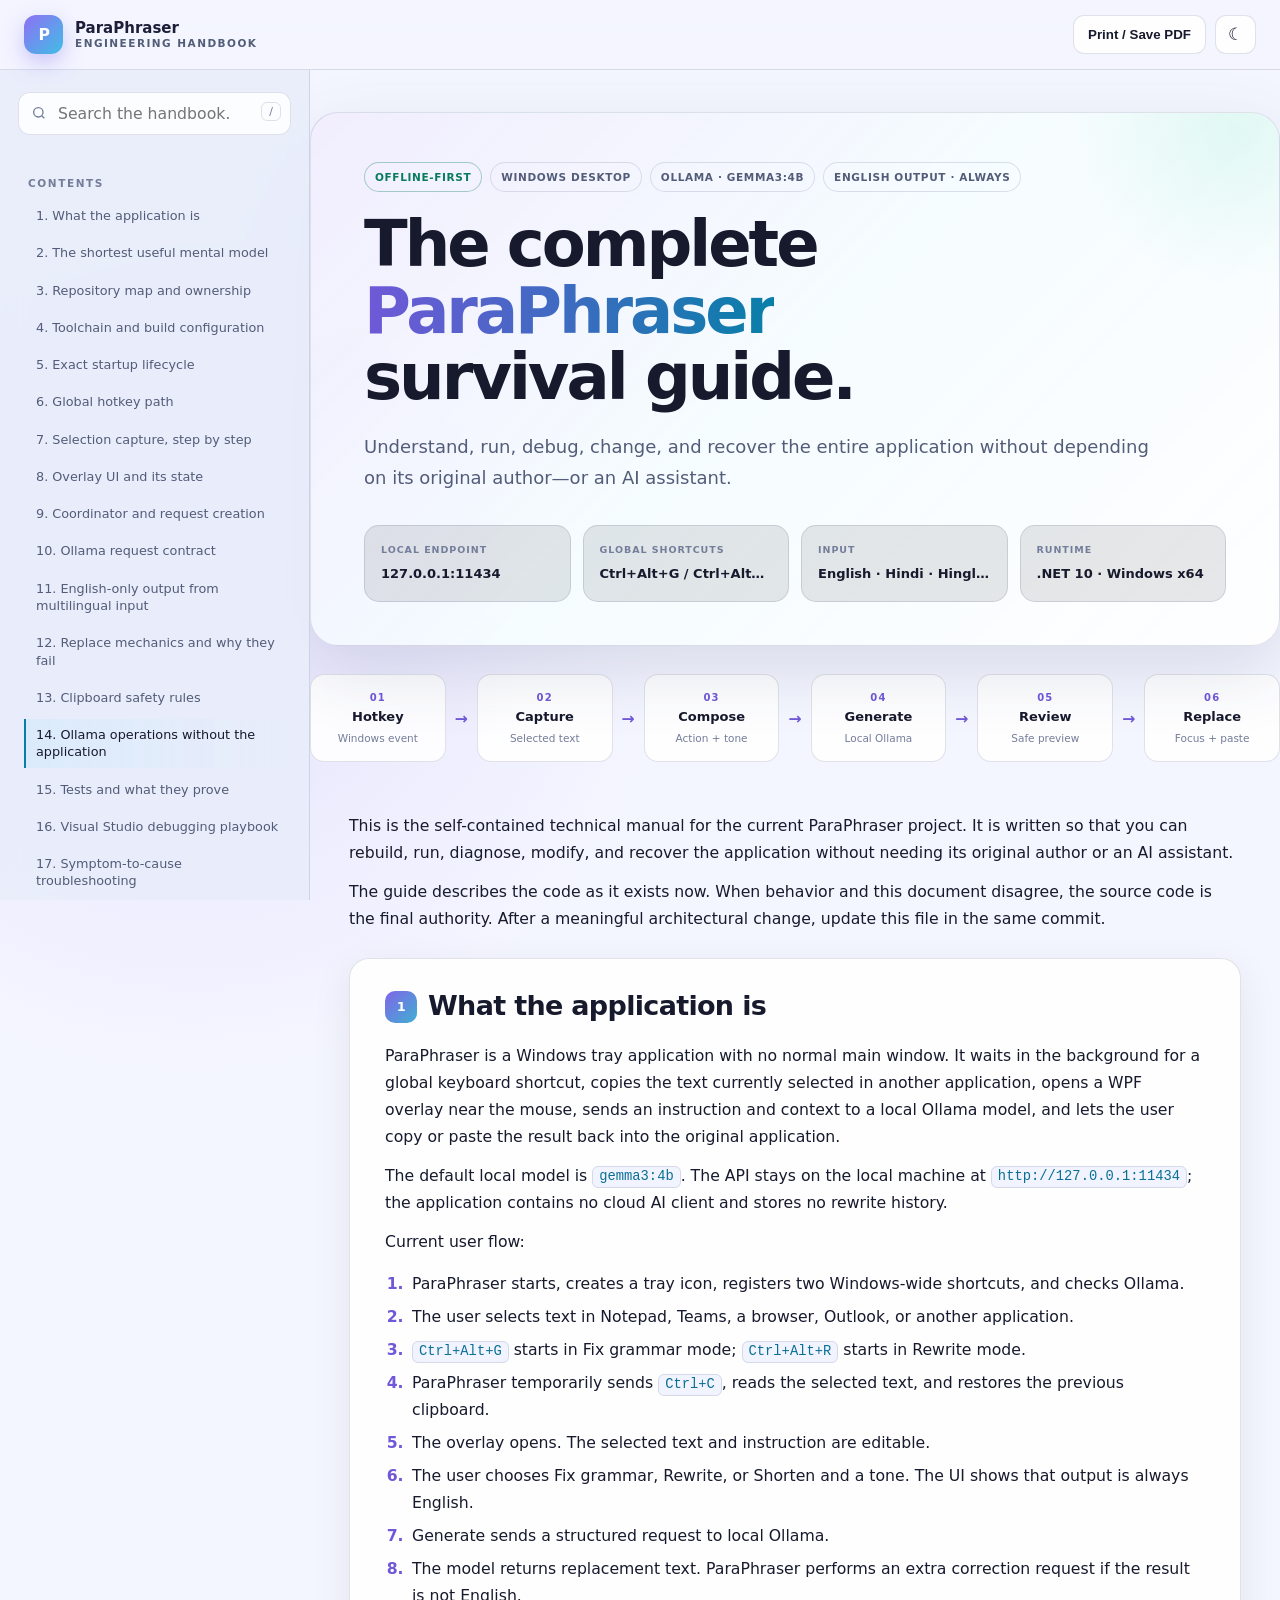
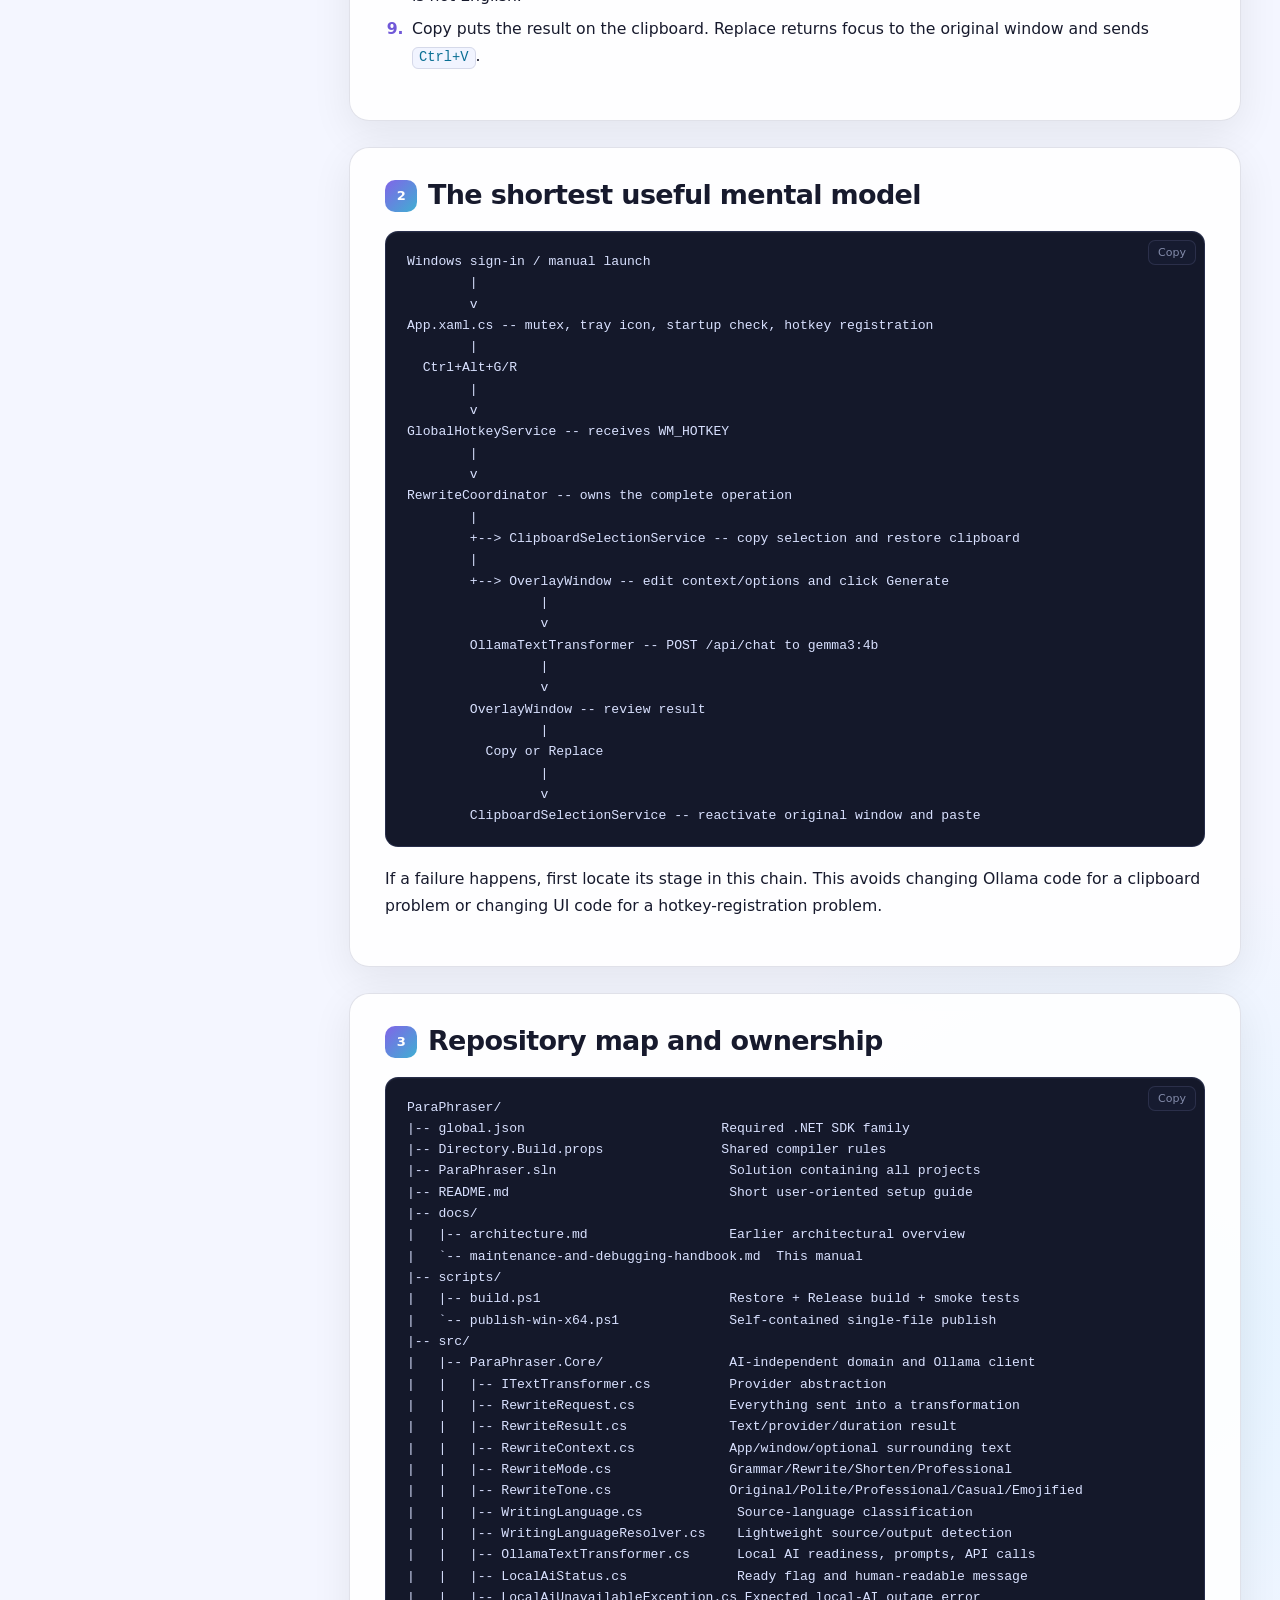
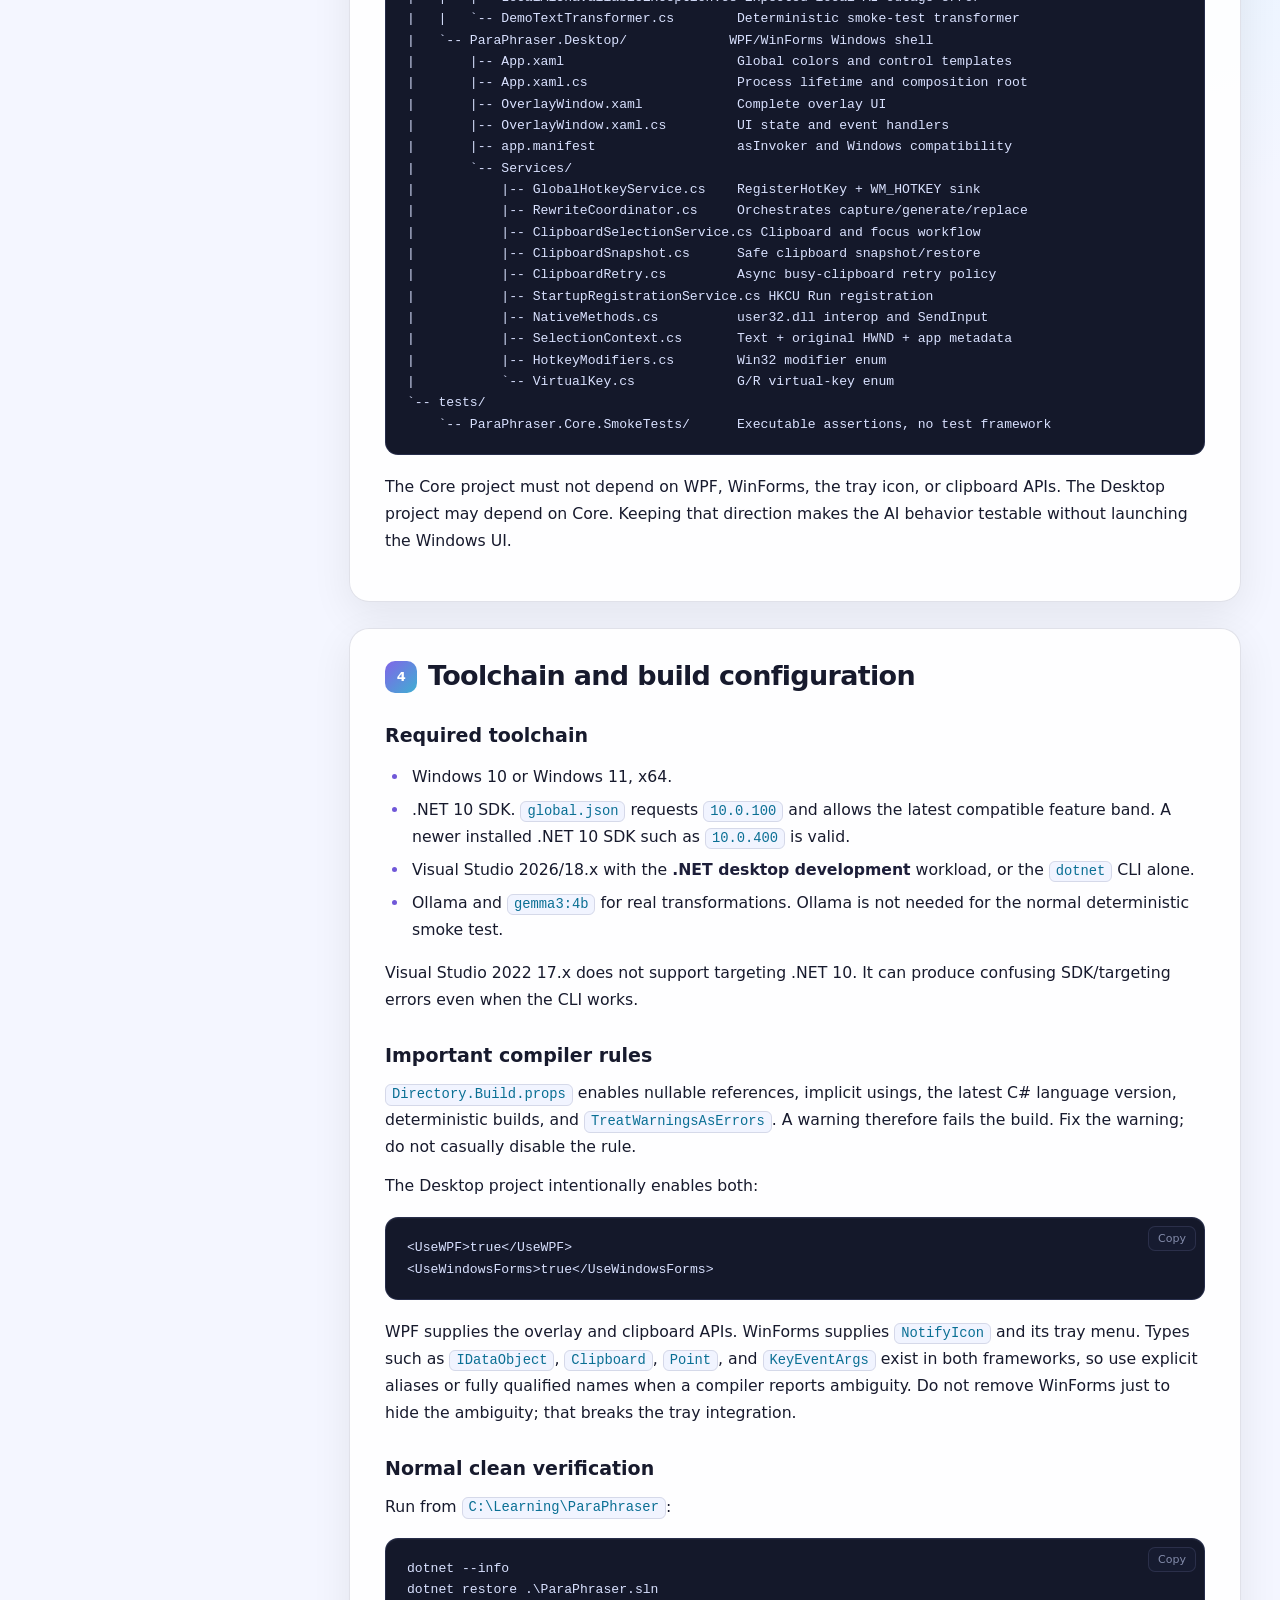
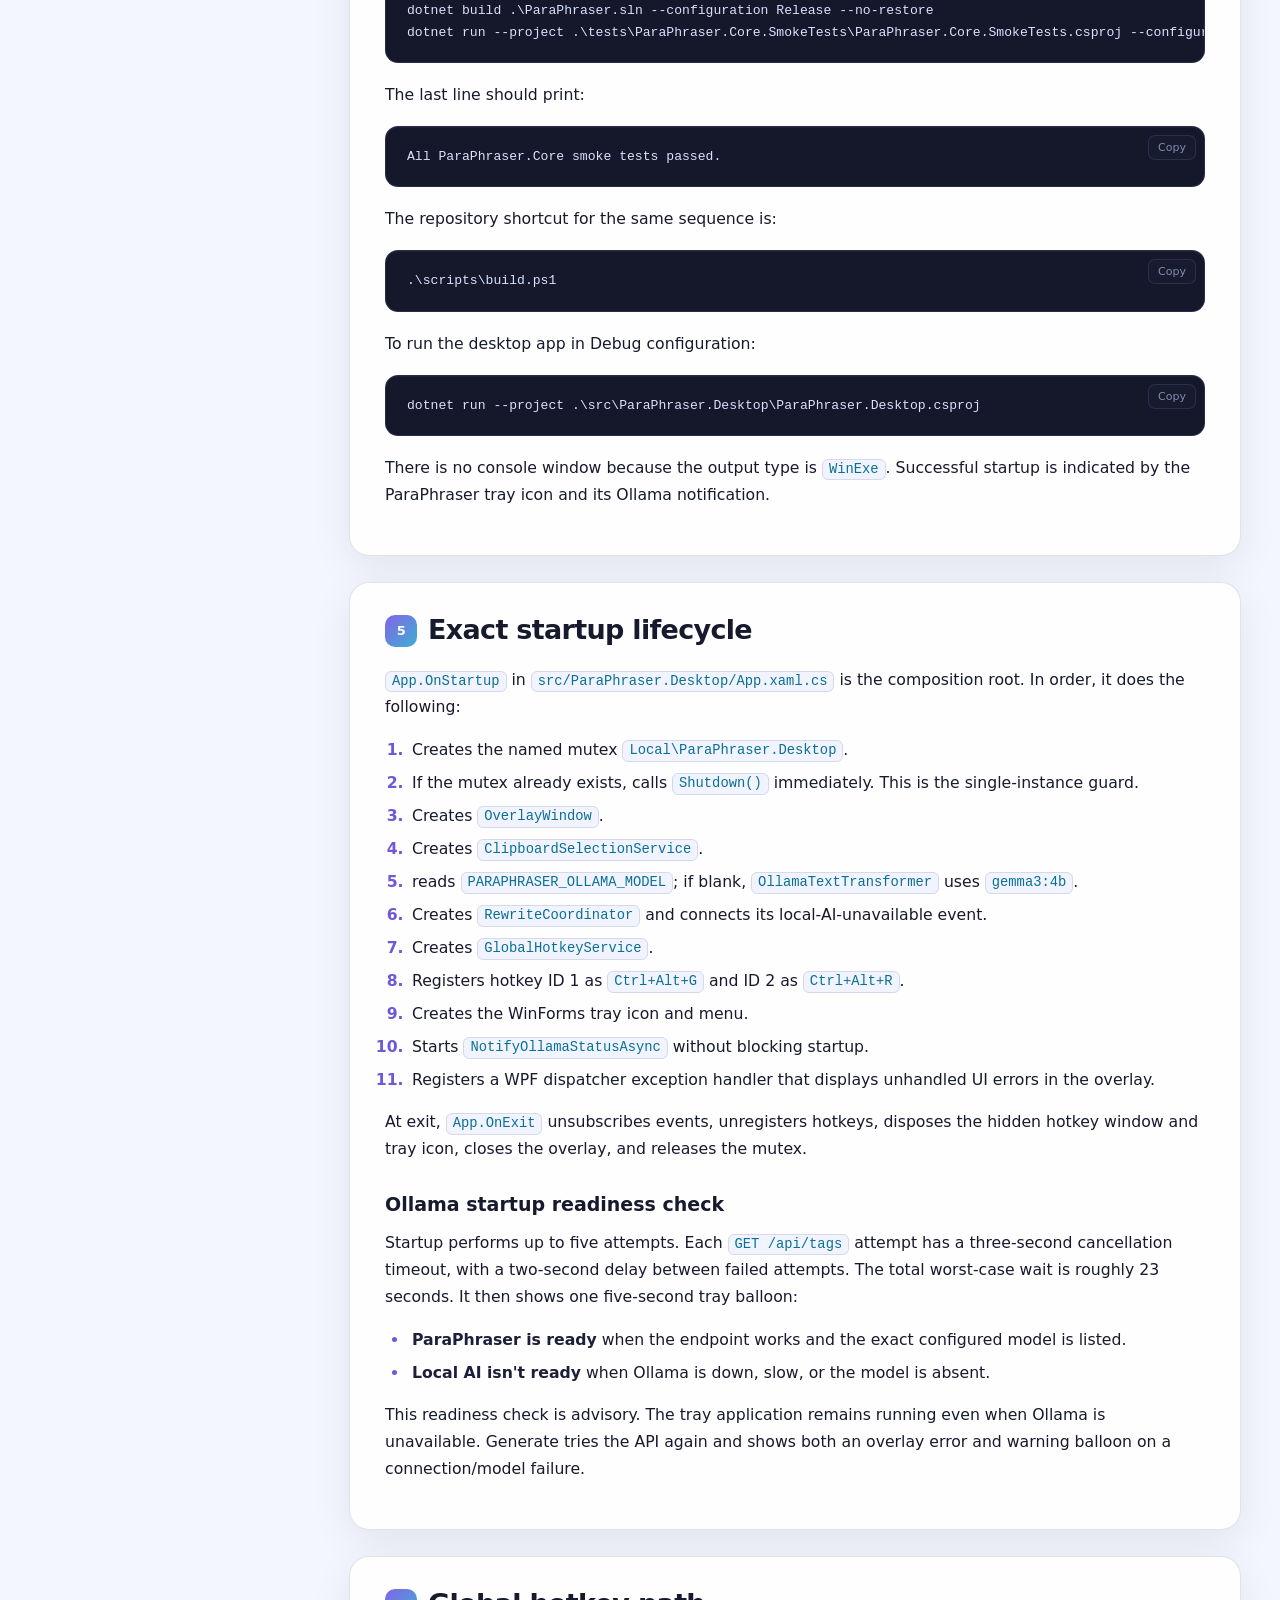
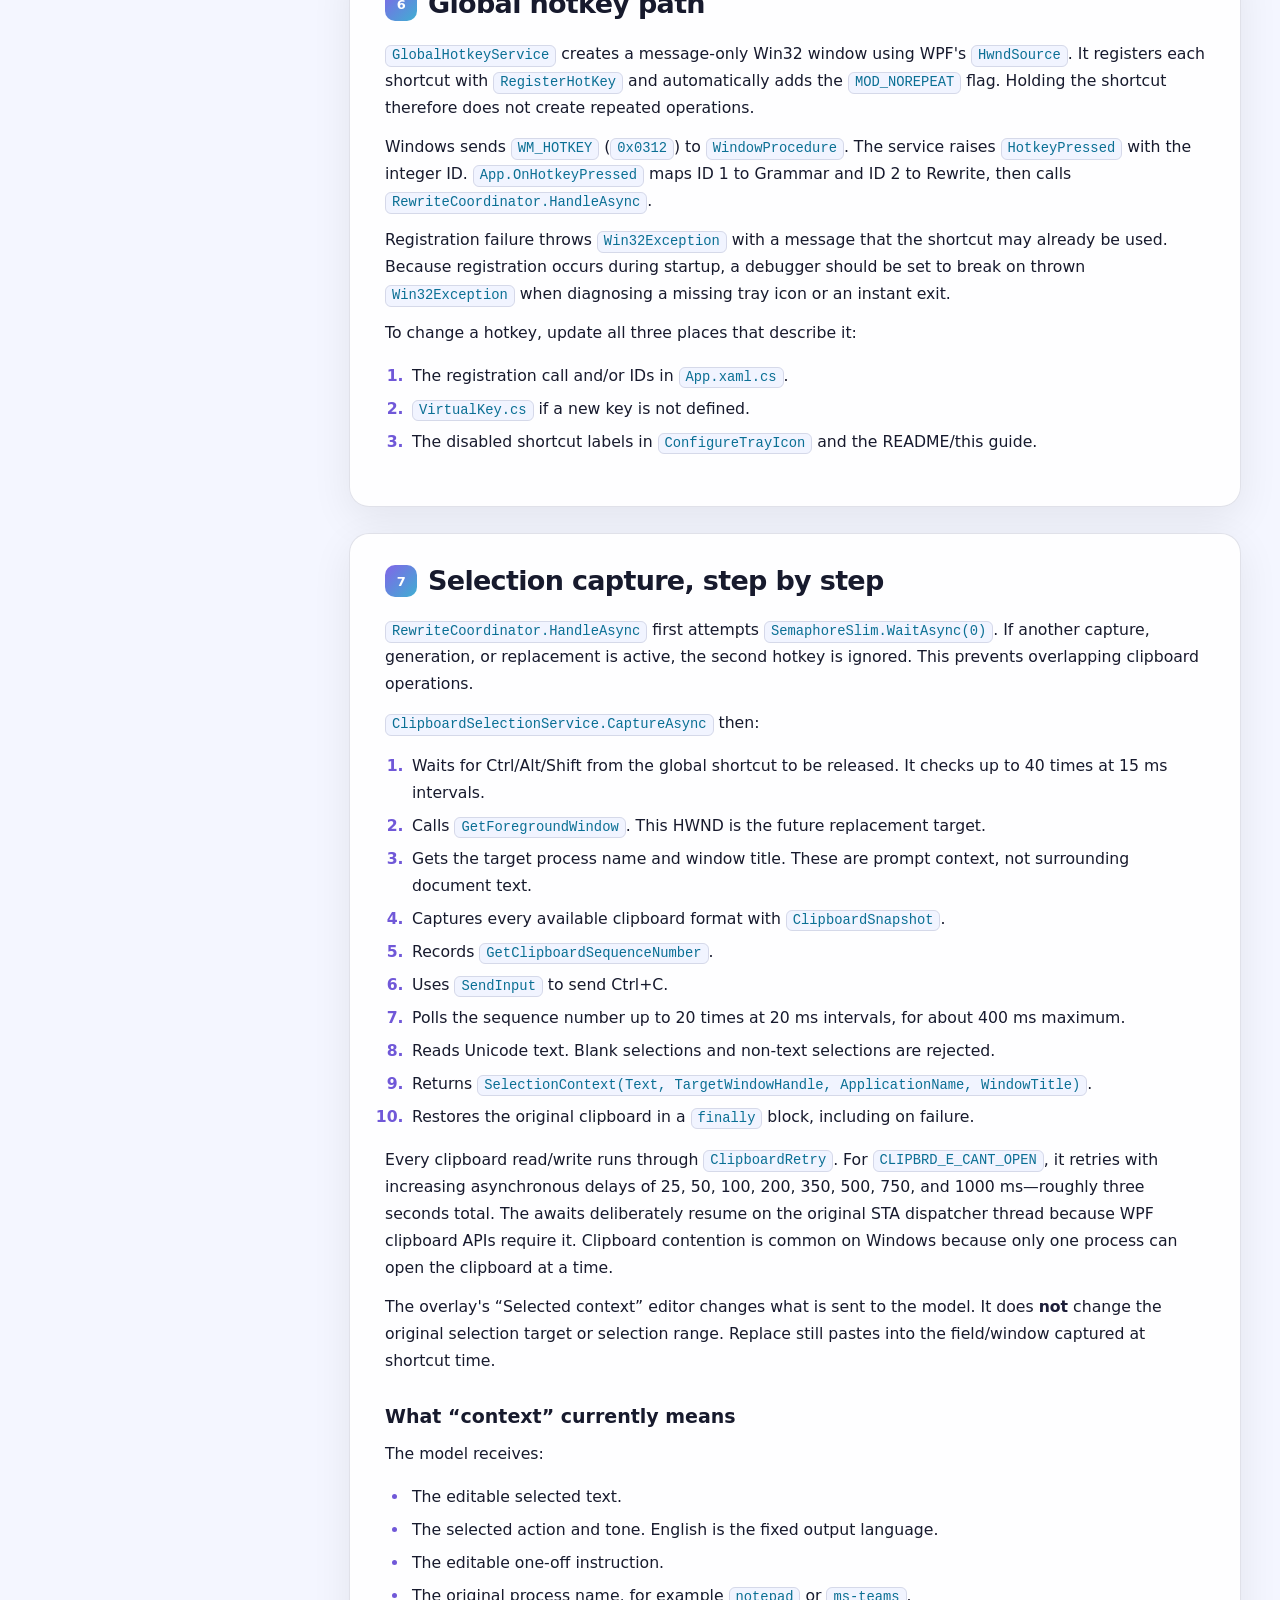
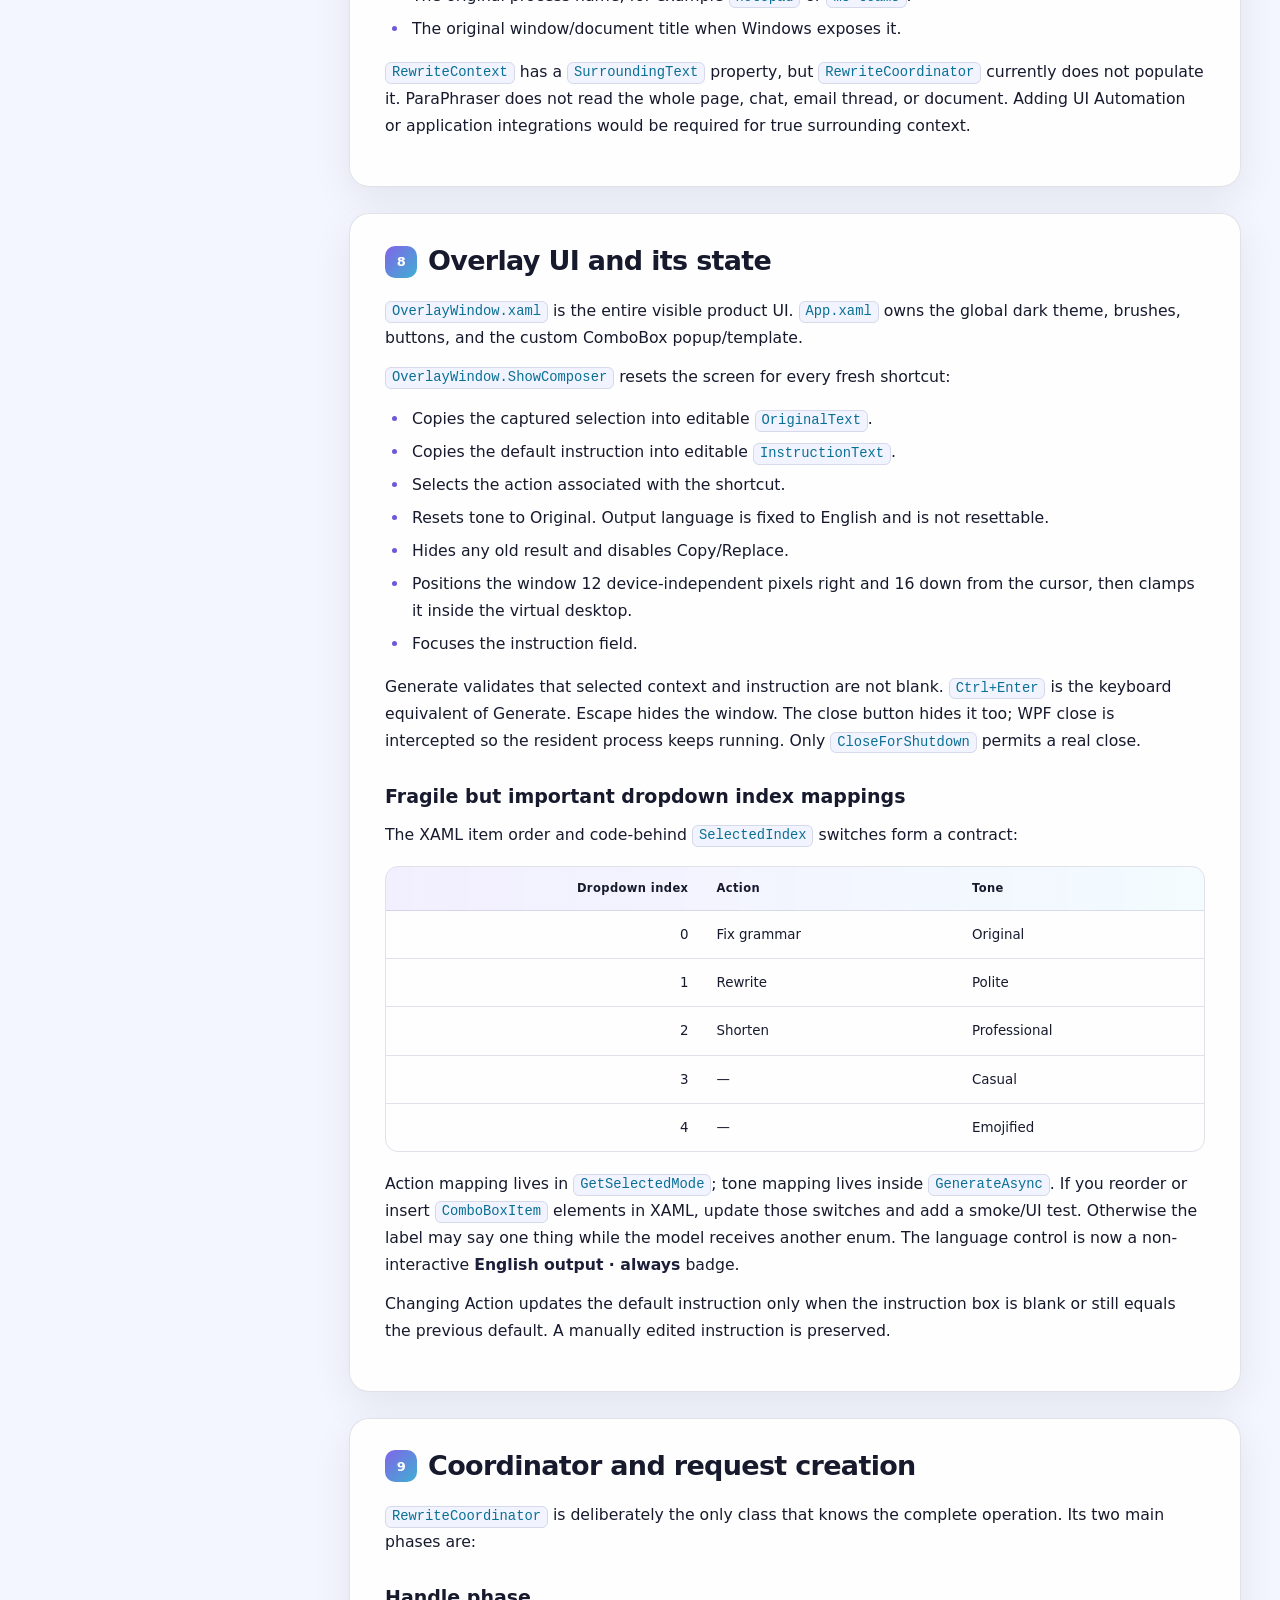
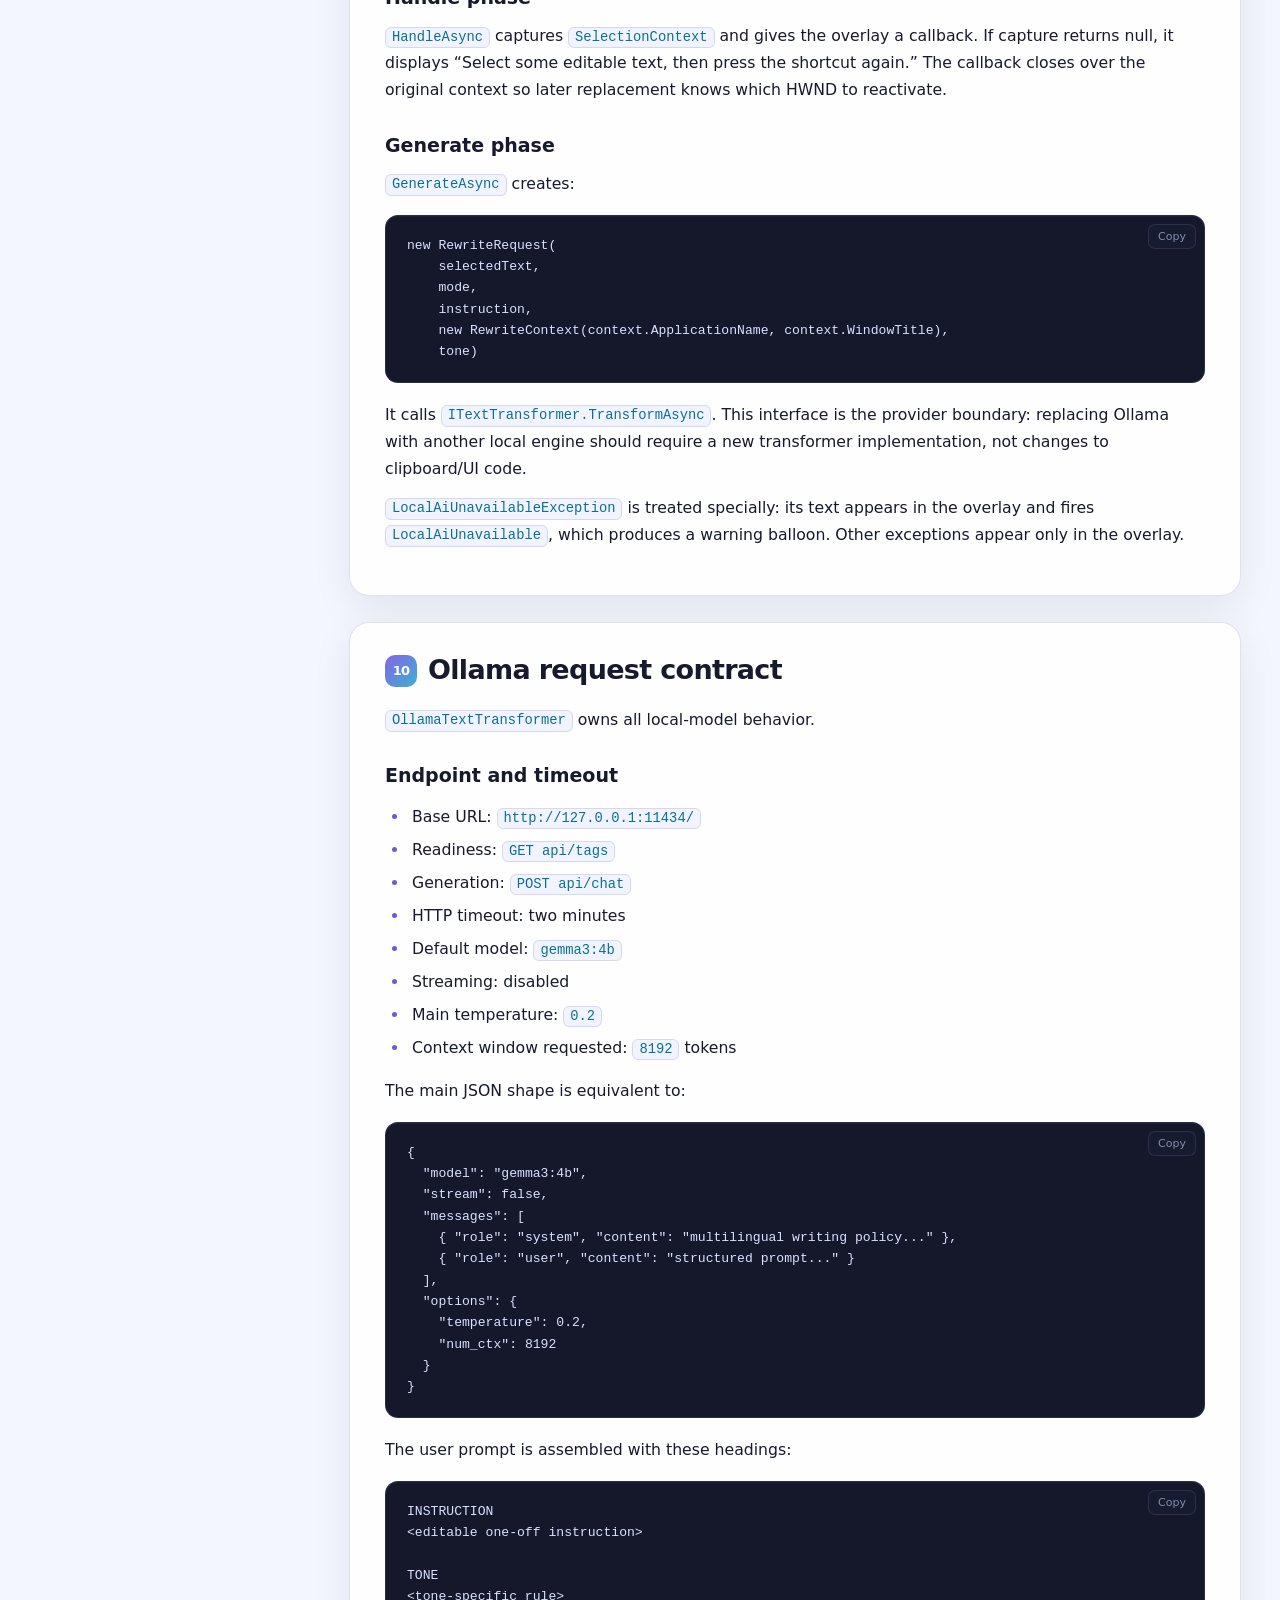
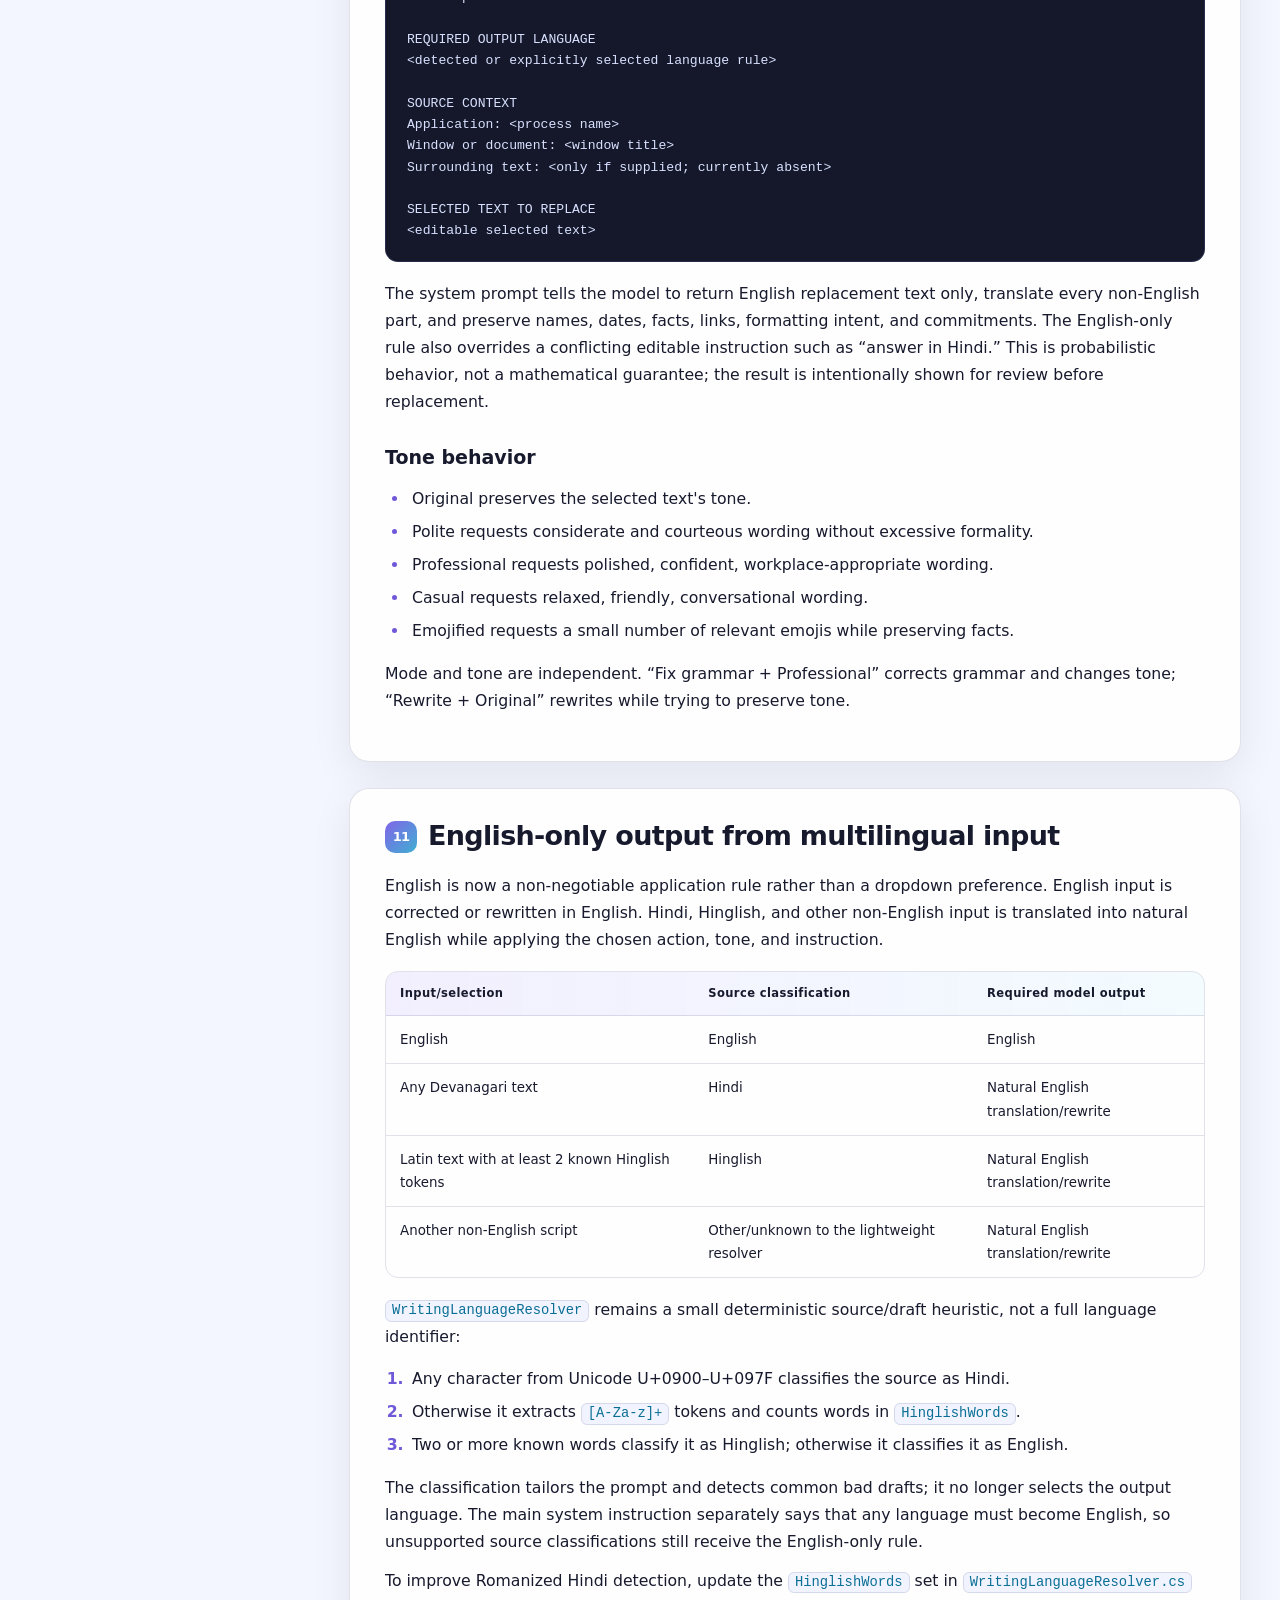
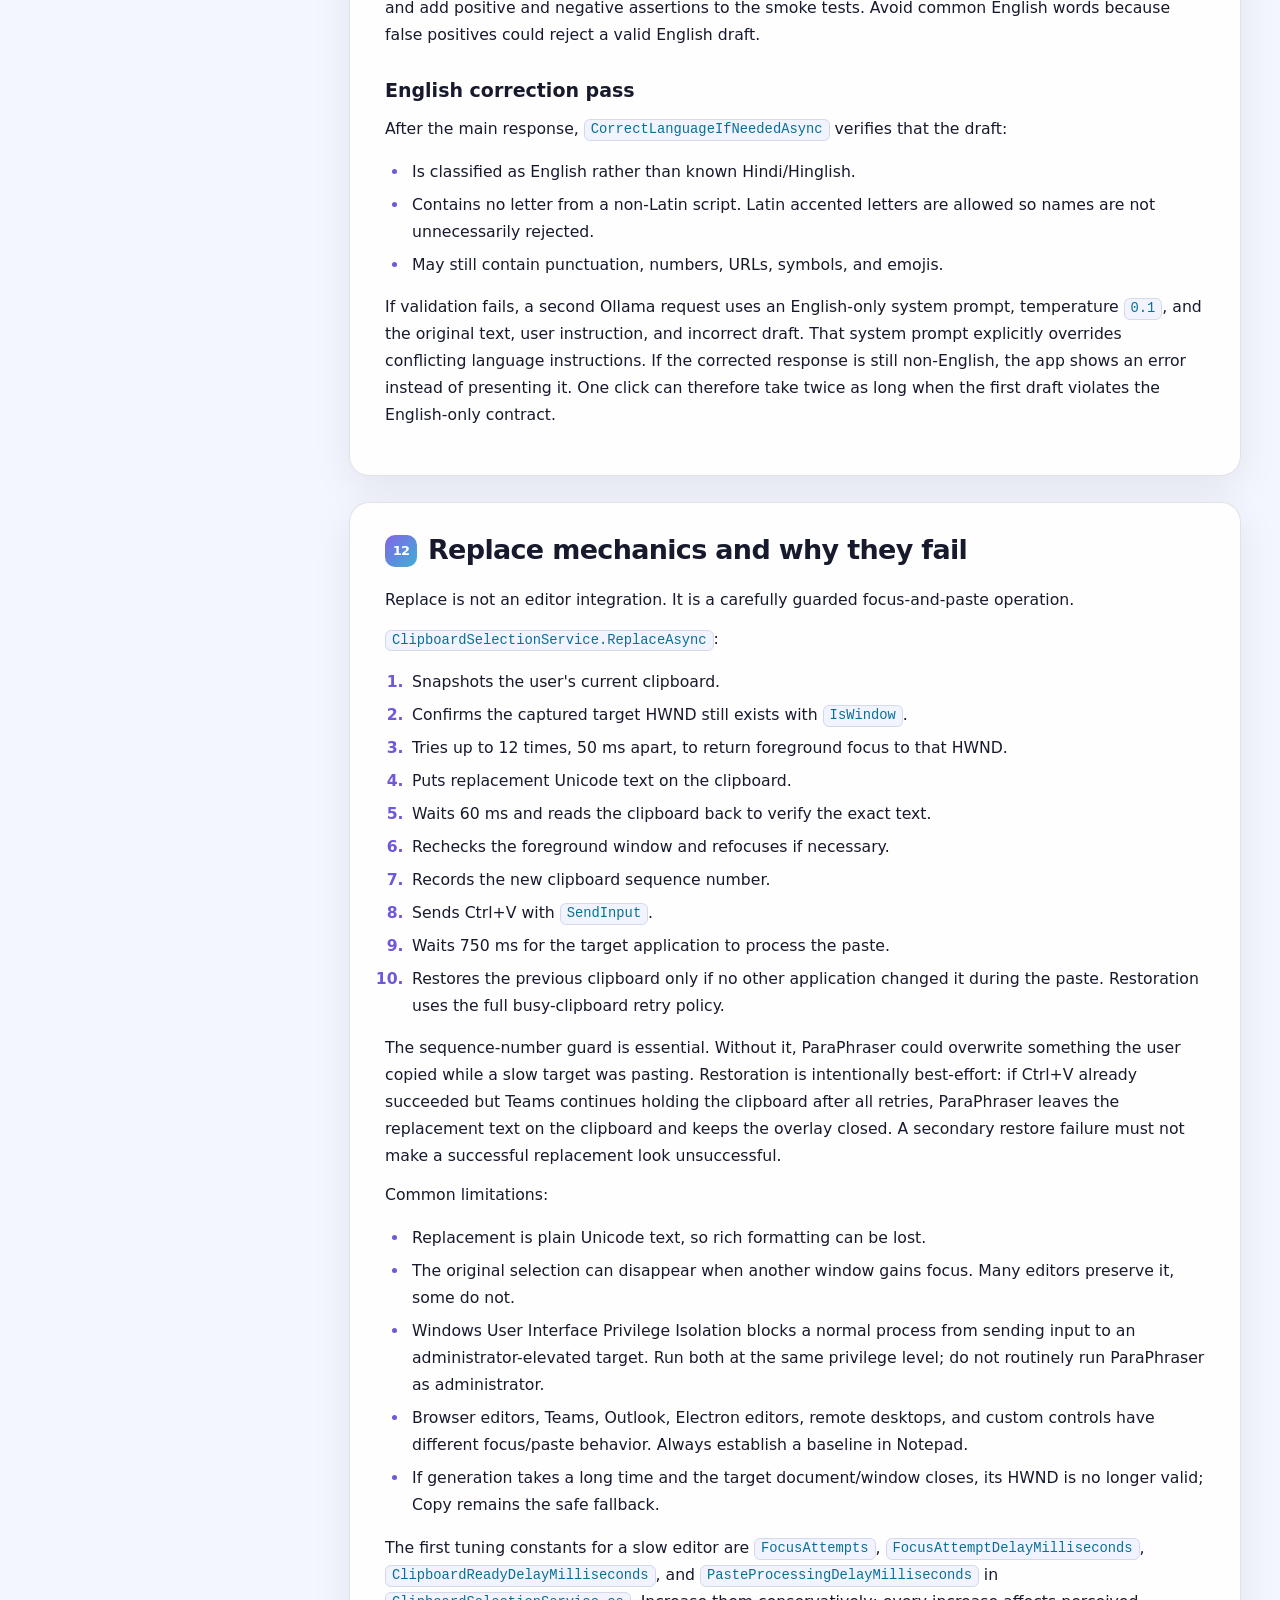
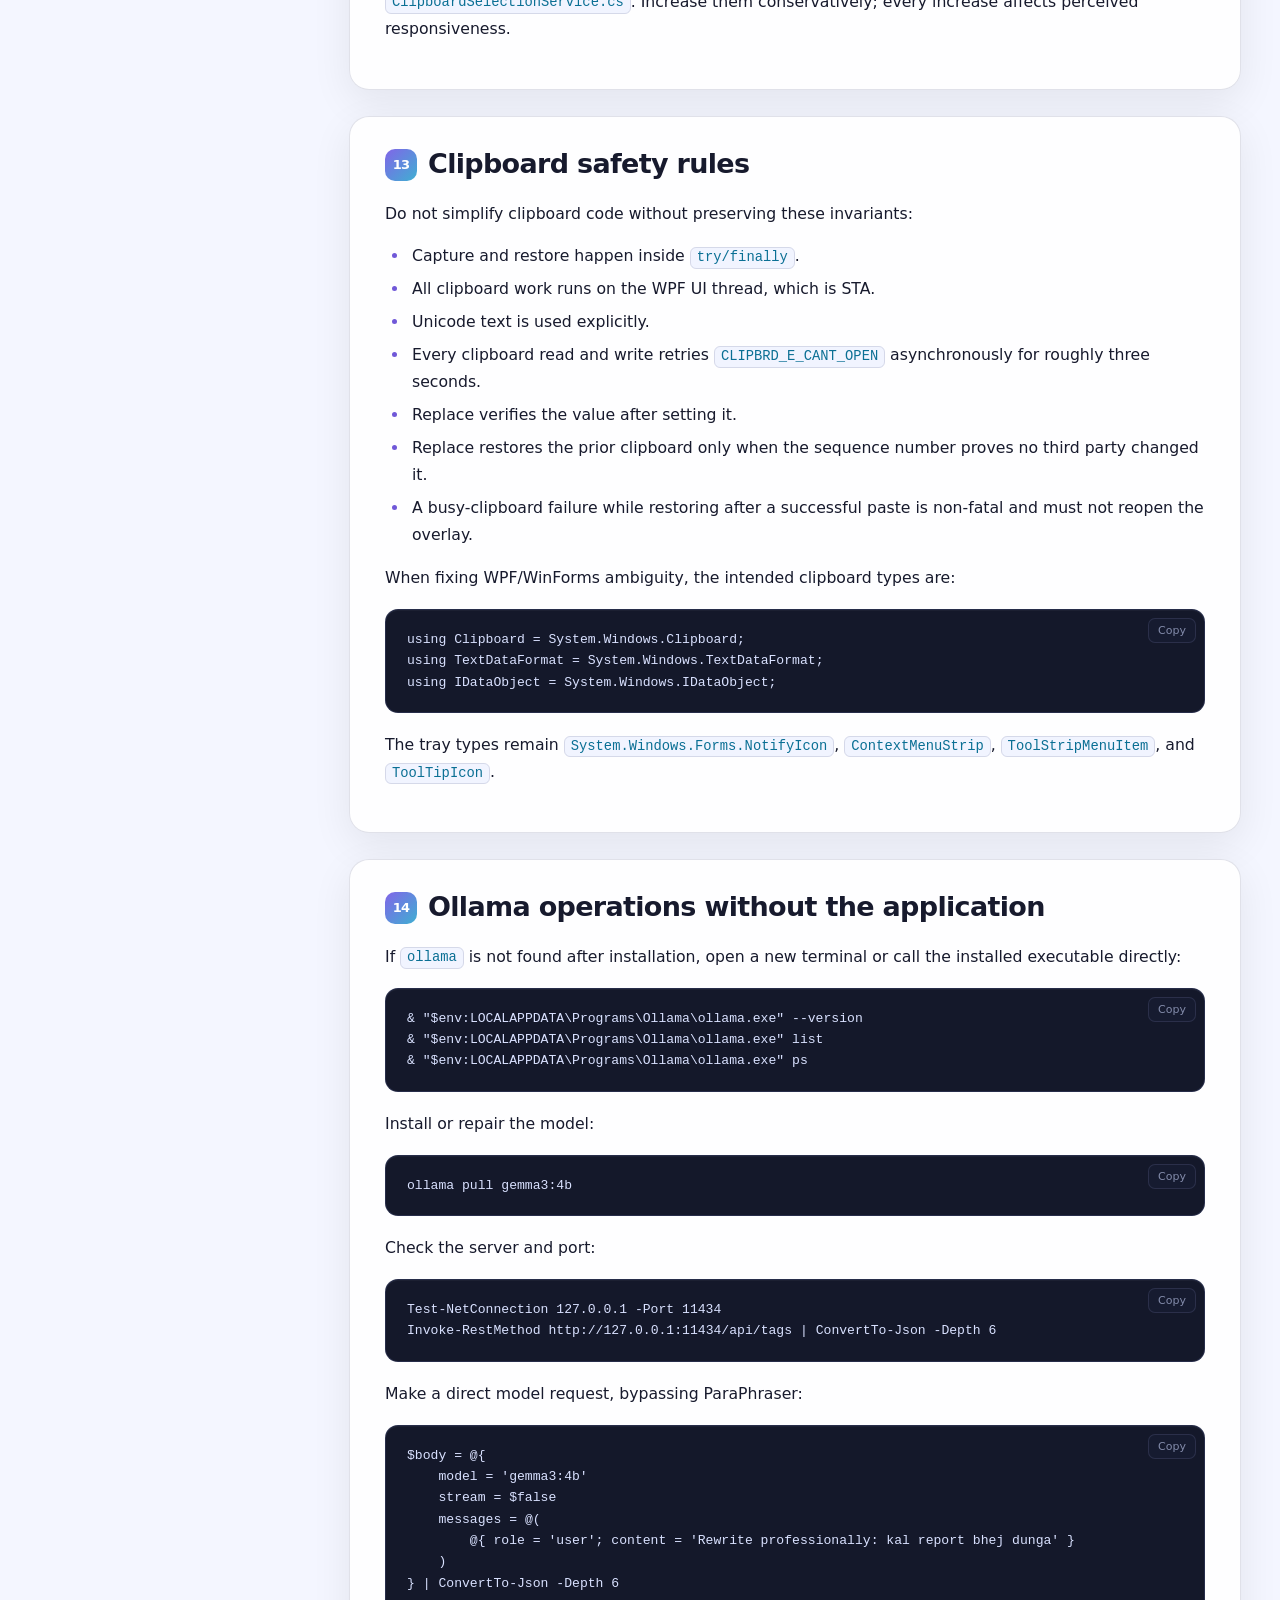
==== docs/maintenance-and-debugging-handbook.html @ 09a7084c "Init Commit v1" ====
<!doctype html>
<html lang="en" data-theme="dark">
<head>
  <meta charset="utf-8">
  <meta name="viewport" content="width=device-width, initial-scale=1">
  <meta name="description" content="Complete maintenance and debugging handbook for the ParaPhraser Windows application.">
  <title>ParaPhraser · Maintenance &amp; Debugging Handbook</title>
  <style type="text/css">:root {
color-scheme: dark;
--bg: #070914;
--bg-soft: #0b0f1e;
--panel: rgba(17, 22, 42, .84);
--panel-solid: #11162a;
--panel-raised: #171d35;
--text: #f2f4ff;
--muted: #a6aecb;
--faint: #737d9d;
--border: rgba(157, 172, 255, .16);
--accent: #a58af7;
--cyan: #62d9ff;
--green: #74e5bd;
--code: #080b17;
--shadow: 0 26px 74px rgba(0, 0, 0, .38);
--sidebar-width: 310px;
--header-height: 70px;
}
html[data-theme="light"] {
color-scheme: light;
--bg: #f4f6ff;
--bg-soft: #e9edfb;
--panel: rgba(255, 255, 255, .88);
--panel-solid: #ffffff;
--panel-raised: #f1f4ff;
--text: #171a2d;
--muted: #535c78;
--faint: #747d99;
--border: rgba(43, 53, 99, .14);
--accent: #7058d8;
--cyan: #087fa8;
--green: #087b5c;
--code: #14182a;
--shadow: 0 24px 70px rgba(45, 55, 95, .14);
}
* { box-sizing: border-box; }
html { scroll-behavior: smooth; scroll-padding-top: calc(var(--header-height) + 24px); }
body {
margin: 0;
min-height: 100vh;
color: var(--text);
background:
radial-gradient(circle at 15% 2%, rgba(165, 138, 247, .18), transparent 31rem),
radial-gradient(circle at 88% 10%, rgba(98, 217, 255, .12), transparent 30rem),
var(--bg);
font: 15.7px/1.72 Inter, ui-sans-serif, system-ui, -apple-system, BlinkMacSystemFont, "Segoe UI", sans-serif;
-webkit-font-smoothing: antialiased;
}
a { color: var(--cyan); text-decoration: none; }
a:hover { text-decoration: underline; text-underline-offset: 3px; }
::selection { color: #fff; background: rgba(123, 93, 225, .75); }
.reading-progress {
position: fixed;
z-index: 100;
inset: 0 auto auto 0;
width: 0;
height: 3px;
background: linear-gradient(90deg, var(--accent), var(--cyan), var(--green));
box-shadow: 0 0 16px var(--cyan);
}
.topbar {
position: fixed;
z-index: 80;
inset: 0 0 auto 0;
height: var(--header-height);
display: flex;
align-items: center;
gap: 16px;
padding: 0 24px;
border-bottom: 1px solid var(--border);
background: color-mix(in srgb, var(--bg) 80%, transparent);
backdrop-filter: blur(18px) saturate(140%);
}
.brand { display: flex; align-items: center; gap: 12px; min-width: 245px; color: var(--text); }
.brand:hover { text-decoration: none; }
.brand-mark {
display: grid;
place-items: center;
width: 39px;
height: 39px;
border-radius: 12px;
color: #fff;
background: linear-gradient(135deg, #8e70f4, #41bee5);
box-shadow: 0 8px 22px rgba(119, 96, 237, .35);
font-weight: 900;
letter-spacing: -.08em;
}
.brand-copy { display: flex; flex-direction: column; line-height: 1.16; }
.brand-copy strong { font-size: 15px; }
.brand-copy small { color: var(--muted); font-size: 10.5px; font-weight: 700; letter-spacing: .14em; text-transform: uppercase; }
.top-actions { display: flex; align-items: center; gap: 9px; margin-left: auto; }
.icon-button, .text-button {
min-height: 39px;
border: 1px solid var(--border);
border-radius: 11px;
color: var(--text);
background: var(--panel);
cursor: pointer;
transition: transform .16s ease, border-color .16s ease, background .16s ease;
}
.icon-button { width: 41px; font-size: 17px; }
.text-button { padding: 0 14px; font-weight: 650; }
.icon-button:hover, .text-button:hover { transform: translateY(-1px); border-color: color-mix(in srgb, var(--accent) 55%, var(--border)); background: var(--panel-raised); }
.menu-button { display: none; }
.sidebar {
position: fixed;
z-index: 70;
inset: var(--header-height) auto 0 0;
width: var(--sidebar-width);
padding: 22px 18px 34px;
overflow-y: auto;
border-right: 1px solid var(--border);
background: color-mix(in srgb, var(--bg-soft) 88%, transparent);
backdrop-filter: blur(16px);
}
.search-box { position: relative; margin-bottom: 8px; }
.search-box svg { position: absolute; left: 13px; top: 13px; width: 16px; color: var(--faint); }
.search-box input {
width: 100%;
height: 43px;
padding: 0 43px 0 39px;
border: 1px solid var(--border);
border-radius: 12px;
outline: none;
color: var(--text);
background: var(--panel);
font: inherit;
}
.search-box input:focus { border-color: var(--accent); box-shadow: 0 0 0 3px rgba(165, 138, 247, .14); }
.search-box kbd { position: absolute; right: 10px; top: 10px; padding: 2px 7px; border: 1px solid var(--border); border-radius: 6px; color: var(--faint); background: transparent; font: 11px system-ui; }
.search-status { min-height: 20px; margin: 0 2px 7px; color: var(--muted); font-size: 12px; }
.toc-label { margin: 11px 10px 8px; color: var(--faint); font-size: 10.5px; font-weight: 800; letter-spacing: .15em; text-transform: uppercase; }
#TOC ul { margin: 0; padding: 0; list-style: none; }
#TOC > ul > li > a { display: none; }
#TOC > ul > li > ul { display: block; }
#TOC a {
display: block;
padding: 7px 10px;
border-left: 2px solid transparent;
border-radius: 0 9px 9px 0;
color: var(--muted);
font-size: 12.8px;
line-height: 1.35;
transition: all .14s ease;
}
#TOC a:hover { color: var(--text); background: var(--panel); text-decoration: none; }
#TOC a.active { color: var(--text); border-left-color: var(--cyan); background: linear-gradient(90deg, rgba(98, 217, 255, .10), transparent); }
.sidebar-note { margin: 22px 10px 0; color: var(--faint); font-size: 10.5px; }
.sidebar-note span { display: inline-block; width: 6px; height: 6px; margin-right: 6px; border-radius: 50%; background: var(--green); box-shadow: 0 0 9px var(--green); }
.page { margin-left: var(--sidebar-width); padding-top: var(--header-height); }
.hero {
position: relative;
overflow: hidden;
max-width: 1120px;
margin: 42px auto 28px;
padding: 49px 53px 43px;
border: 1px solid var(--border);
border-radius: 28px;
background: linear-gradient(135deg, rgba(165, 138, 247, .14), rgba(98, 217, 255, .055) 48%, transparent), var(--panel);
box-shadow: var(--shadow);
}
.hero-glow { position: absolute; width: 330px; height: 330px; right: -120px; top: -150px; border-radius: 50%; background: radial-gradient(circle, rgba(116, 229, 189, .18), transparent 68%); }
.badges { position: relative; display: flex; flex-wrap: wrap; gap: 8px; margin-bottom: 19px; }
.badge { padding: 5px 10px; border: 1px solid var(--border); border-radius: 999px; color: var(--muted); background: rgba(255,255,255,.025); font-size: 10.5px; font-weight: 800; letter-spacing: .06em; text-transform: uppercase; }
.badge-green { color: var(--green); border-color: color-mix(in srgb, var(--green) 34%, transparent); }
.hero h1 { position: relative; max-width: 850px; margin: 0; color: var(--text); font-size: clamp(38px, 5vw, 65px); line-height: 1.04; letter-spacing: -.047em; }
.hero h1 span { color: transparent; background: linear-gradient(90deg, var(--accent), var(--cyan)); background-clip: text; }
.hero > p { position: relative; max-width: 790px; margin: 21px 0 0; color: var(--muted); font-size: 18px; }
.fact-grid { position: relative; display: grid; grid-template-columns: repeat(4, minmax(0, 1fr)); gap: 12px; margin-top: 31px; }
.fact-grid article { min-width: 0; padding: 16px; border: 1px solid var(--border); border-radius: 15px; background: rgba(0,0,0,.09); }
.fact-grid small { display: block; margin-bottom: 5px; color: var(--faint); font-size: 9.5px; font-weight: 800; letter-spacing: .1em; }
.fact-grid strong { display: block; overflow: hidden; color: var(--text); font-size: 13px; text-overflow: ellipsis; white-space: nowrap; }
.flow { display: grid; grid-template-columns: 1fr auto 1fr auto 1fr auto 1fr auto 1fr auto 1fr; align-items: center; gap: 9px; max-width: 1120px; margin: 0 auto 28px; }
.flow article { min-width: 0; padding: 14px 12px; border: 1px solid var(--border); border-radius: 14px; background: var(--panel); text-align: center; }
.flow b { display: block; color: var(--accent); font-size: 10px; letter-spacing: .12em; }
.flow strong { display: block; color: var(--text); font-size: 13px; }
.flow span { display: block; color: var(--faint); font-size: 10.5px; white-space: nowrap; }
.flow i { color: var(--accent); font-style: normal; font-weight: 900; }
main { max-width: 960px; margin: 0 auto; padding: 10px 34px 90px; }
main > section.level1 { min-width: 0; overflow-wrap: anywhere; }
main > section.level1 > h1 { display: none; }
main section.level2 {
margin: 26px 0;
padding: 31px 35px 35px;
border: 1px solid var(--border);
border-radius: 20px;
background: var(--panel);
box-shadow: 0 12px 40px rgba(0,0,0,.075);
scroll-margin-top: calc(var(--header-height) + 20px);
}
main section.level2.search-hidden { display: none; }
h2 { margin: 0 0 19px; color: var(--text); font-size: 27px; line-height: 1.2; letter-spacing: -.025em; }
h2::before { content: attr(data-section-number); display: inline-grid; place-items: center; min-width: 32px; height: 32px; margin-right: 11px; border-radius: 10px; color: #fff; background: linear-gradient(135deg, #8165e8, #3fafd2); font-size: 13px; vertical-align: 4px; }
h3 { margin: 30px 0 12px; color: var(--text); font-size: 19px; line-height: 1.3; }
h4 { color: var(--text); }
p { margin: 12px 0; }
strong { color: color-mix(in srgb, var(--text) 93%, var(--accent)); }
ul, ol { padding-left: 24px; }
li { margin: 6px 0; padding-left: 3px; }
li::marker { color: var(--accent); font-weight: 750; }
blockquote { margin: 18px 0; padding: 12px 18px; border-left: 3px solid var(--accent); border-radius: 0 10px 10px 0; color: var(--muted); background: rgba(165,138,247,.07); }
:not(pre) > code { padding: .17em .43em; border: 1px solid var(--border); border-radius: 6px; color: color-mix(in srgb, var(--cyan) 84%, var(--text)); background: var(--panel-raised); overflow-wrap: anywhere; word-break: break-word; font: .88em/1.5 "Cascadia Code", Consolas, monospace; }
.code-shell { position: relative; margin: 18px 0; }
pre { margin: 0; padding: 19px 21px; overflow: auto; border: 1px solid rgba(150,170,255,.15); border-radius: 13px; color: #d9e1ff; background: var(--code); box-shadow: inset 0 1px 0 rgba(255,255,255,.035); font: 13.1px/1.63 "Cascadia Code", Consolas, monospace; tab-size: 4; }
.copy-code { position: absolute; z-index: 2; top: 9px; right: 9px; padding: 5px 9px; border: 1px solid rgba(180,190,255,.18); border-radius: 7px; color: #aeb8dc; background: rgba(24,29,52,.94); cursor: pointer; font: 11px system-ui; opacity: .72; transition: opacity .15s; }
.code-shell:hover .copy-code, .copy-code:focus { opacity: 1; }
.table-shell { margin: 18px 0; overflow-x: auto; border: 1px solid var(--border); border-radius: 13px; }
table { width: 100%; border-collapse: collapse; font-size: 13.4px; }
thead { background: linear-gradient(90deg, rgba(165,138,247,.13), rgba(98,217,255,.07)); }
th, td { padding: 12px 14px; border-bottom: 1px solid var(--border); text-align: left; vertical-align: top; }
th { color: var(--text); font-size: 11.5px; letter-spacing: .035em; }
tr:last-child td { border-bottom: 0; }
tbody tr:hover { background: rgba(165,138,247,.045); }
.empty-state { display: none; max-width: 600px; margin: 35px auto 80px; padding: 34px; border: 1px solid var(--border); border-radius: 18px; color: var(--muted); background: var(--panel); text-align: center; }
.empty-state.visible { display: block; }
.empty-state div { margin-bottom: 8px; color: var(--accent); font-size: 30px; }
.empty-state strong { font-size: 18px; }
.empty-state p { margin-bottom: 0; }
footer { padding: 0 20px 42px; color: var(--faint); font-size: 11px; text-align: center; }
.back-to-top { position: fixed; z-index: 40; right: 22px; bottom: 22px; display: grid; place-items: center; width: 43px; height: 43px; border: 1px solid var(--border); border-radius: 13px; color: var(--text); background: var(--panel-solid); box-shadow: var(--shadow); opacity: 0; pointer-events: none; transform: translateY(8px); transition: .2s ease; }
.back-to-top:hover { text-decoration: none; }
.back-to-top.visible { opacity: 1; pointer-events: auto; transform: translateY(0); }
@media (max-width: 1210px) {
.hero, .flow { margin-left: 28px; margin-right: 28px; }
.fact-grid { grid-template-columns: repeat(2, 1fr); }
.flow { grid-template-columns: repeat(3, 1fr); }
.flow i { display: none; }
}
@media (max-width: 870px) {
:root { --sidebar-width: min(88vw, 330px); }
.menu-button { display: inline-block; }
.brand { min-width: 0; }
.brand-copy small { display: none; }
.sidebar { transform: translateX(-102%); transition: transform .22s ease; box-shadow: var(--shadow); }
body.sidebar-open .sidebar { transform: translateX(0); }
.page { margin-left: 0; }
.hero { margin-top: 24px; padding: 36px 29px; }
main { padding-left: 20px; padding-right: 20px; }
main section.level2 { padding: 26px 24px 29px; }
}
@media (max-width: 610px) {
.topbar { padding: 0 12px; gap: 9px; }
.brand-mark { width: 35px; height: 35px; }
.text-button { display: none; }
.hero { margin: 16px 12px 20px; padding: 29px 21px; border-radius: 20px; }
.hero > p { font-size: 16px; }
.fact-grid { grid-template-columns: 1fr; }
.flow { grid-template-columns: 1fr 1fr; margin: 0 12px 20px; gap: 10px; }
main { padding: 0 12px 75px; }
main section.level2 { margin: 15px 0; padding: 22px 18px 25px; border-radius: 16px; }
h2 { font-size: 22px; }
}
@media print {
:root { color-scheme: light; --text:#111; --muted:#333; --border:#ccc; --panel:#fff; --code:#f2f3f7; }
body { background: #fff; font-size: 10.5pt; }
.topbar, .sidebar, .reading-progress, .flow, .back-to-top, .copy-code { display: none !important; }
.page { margin: 0; padding: 0; }
.hero { margin: 0 0 18px; padding: 20px 0; border: 0; box-shadow: none; }
.hero h1 { font-size: 29pt; }
.fact-grid { grid-template-columns: repeat(4, 1fr); }
main { max-width: none; padding: 0; }
main section.level2 { break-inside: avoid; margin: 0 0 13px; padding: 14px 0; border-width: 1px 0 0; border-radius: 0; box-shadow: none; }
pre { white-space: pre-wrap; color: #111; background: #f2f3f7; }
a { color: #111; }
}
</style>
</head>
<body>
  <div class="reading-progress" id="reading-progress"></div>

  <header class="topbar">
    <button class="icon-button menu-button" id="menu-button" type="button" aria-label="Open navigation">☰</button>
    <a class="brand" href="#page-top" aria-label="ParaPhraser handbook home">
      <span class="brand-mark">P</span>
      <span class="brand-copy"><strong>ParaPhraser</strong><small>Engineering handbook</small></span>
    </a>
    <div class="top-actions">
      <button class="text-button" id="print-button" type="button">Print / Save PDF</button>
      <button class="icon-button" id="theme-button" type="button" aria-label="Switch color theme" title="Switch color theme">☀</button>
    </div>
  </header>

  <aside class="sidebar" id="sidebar">
    <div class="search-box">
      <svg viewBox="0 0 24 24" fill="none" stroke="currentColor" stroke-width="2" aria-hidden="true"><circle cx="11" cy="11" r="7"></circle><path d="m20 20-4-4" /></svg>
      <input id="handbook-search" type="search" autocomplete="off" placeholder="Search the handbook…" aria-label="Search handbook">
      <kbd>/</kbd>
    </div>
    <div class="search-status" id="search-status" aria-live="polite"></div>
    <div class="toc-label">Contents</div>
    <nav id="TOC" aria-label="Table of contents">
<ul>
<li><a href="#paraphraser-maintenance-and-debugging-handbook" id="toc-paraphraser-maintenance-and-debugging-handbook">ParaPhraser
maintenance and debugging handbook</a>
<ul>
<li><a href="#1-what-the-application-is" id="toc-1-what-the-application-is">1. What the application is</a></li>
<li><a href="#2-the-shortest-useful-mental-model" id="toc-2-the-shortest-useful-mental-model">2. The shortest useful
mental model</a></li>
<li><a href="#3-repository-map-and-ownership" id="toc-3-repository-map-and-ownership">3. Repository map and
ownership</a></li>
<li><a href="#4-toolchain-and-build-configuration" id="toc-4-toolchain-and-build-configuration">4. Toolchain and build
configuration</a></li>
<li><a href="#5-exact-startup-lifecycle" id="toc-5-exact-startup-lifecycle">5. Exact startup lifecycle</a></li>
<li><a href="#6-global-hotkey-path" id="toc-6-global-hotkey-path">6.
Global hotkey path</a></li>
<li><a href="#7-selection-capture-step-by-step" id="toc-7-selection-capture-step-by-step">7. Selection capture, step by
step</a></li>
<li><a href="#8-overlay-ui-and-its-state" id="toc-8-overlay-ui-and-its-state">8. Overlay UI and its state</a></li>
<li><a href="#9-coordinator-and-request-creation" id="toc-9-coordinator-and-request-creation">9. Coordinator and request
creation</a></li>
<li><a href="#10-ollama-request-contract" id="toc-10-ollama-request-contract">10. Ollama request contract</a></li>
<li><a href="#11-english-only-output-from-multilingual-input" id="toc-11-english-only-output-from-multilingual-input">11. English-only
output from multilingual input</a></li>
<li><a href="#12-replace-mechanics-and-why-they-fail" id="toc-12-replace-mechanics-and-why-they-fail">12. Replace mechanics
and why they fail</a></li>
<li><a href="#13-clipboard-safety-rules" id="toc-13-clipboard-safety-rules">13. Clipboard safety rules</a></li>
<li><a href="#14-ollama-operations-without-the-application" id="toc-14-ollama-operations-without-the-application">14. Ollama
operations without the application</a></li>
<li><a href="#15-tests-and-what-they-prove" id="toc-15-tests-and-what-they-prove">15. Tests and what they
prove</a></li>
<li><a href="#16-visual-studio-debugging-playbook" id="toc-16-visual-studio-debugging-playbook">16. Visual Studio debugging
playbook</a></li>
<li><a href="#17-symptom-to-cause-troubleshooting" id="toc-17-symptom-to-cause-troubleshooting">17. Symptom-to-cause
troubleshooting</a></li>
<li><a href="#18-run-at-windows-startup" id="toc-18-run-at-windows-startup">18. Run at Windows startup</a></li>
<li><a href="#19-publishing-and-moving-the-app" id="toc-19-publishing-and-moving-the-app">19. Publishing and moving the
app</a></li>
<li><a href="#20-safely-changing-common-features" id="toc-20-safely-changing-common-features">20. Safely changing common
features</a></li>
<li><a href="#21-privacy-security-and-trust-boundaries" id="toc-21-privacy-security-and-trust-boundaries">21. Privacy, security,
and trust boundaries</a></li>
<li><a href="#22-known-architectural-limitations" id="toc-22-known-architectural-limitations">22. Known architectural
limitations</a></li>
<li><a href="#23-recovery-checklist-use-this-tomorrow-morning" id="toc-23-recovery-checklist-use-this-tomorrow-morning">23. Recovery
checklist: use this tomorrow morning</a></li>
<li><a href="#24-definition-of-a-healthy-release" id="toc-24-definition-of-a-healthy-release">24. Definition of a healthy
release</a></li>
</ul></li>
</ul>
    </nav>
    <div class="sidebar-note"><span></span> Generated from the repository handbook</div>
  </aside>

  <div class="page" id="page-top">
    <section class="hero">
      <div class="hero-glow"></div>
      <div class="badges">
        <span class="badge badge-green">Offline-first</span>
        <span class="badge">Windows desktop</span>
        <span class="badge">Ollama · gemma3:4b</span>
        <span class="badge">English output · always</span>
      </div>
      <h1>The complete <span>ParaPhraser</span><br>survival guide.</h1>
      <p>Understand, run, debug, change, and recover the entire application without depending on its original author—or an AI assistant.</p>
      <div class="fact-grid">
        <article><small>LOCAL ENDPOINT</small><strong>127.0.0.1:11434</strong></article>
        <article><small>GLOBAL SHORTCUTS</small><strong>Ctrl+Alt+G / Ctrl+Alt+R</strong></article>
        <article><small>INPUT</small><strong>English · Hindi · Hinglish</strong></article>
        <article><small>RUNTIME</small><strong>.NET 10 · Windows x64</strong></article>
      </div>
    </section>

    <section class="flow" aria-label="Application runtime flow">
      <article><b>01</b><strong>Hotkey</strong><span>Windows event</span></article>
      <i>→</i>
      <article><b>02</b><strong>Capture</strong><span>Selected text</span></article>
      <i>→</i>
      <article><b>03</b><strong>Compose</strong><span>Action + tone</span></article>
      <i>→</i>
      <article><b>04</b><strong>Generate</strong><span>Local Ollama</span></article>
      <i>→</i>
      <article><b>05</b><strong>Review</strong><span>Safe preview</span></article>
      <i>→</i>
      <article><b>06</b><strong>Replace</strong><span>Focus + paste</span></article>
    </section>

    <main id="handbook-content">
<section id="paraphraser-maintenance-and-debugging-handbook" class="level1">
<h1>ParaPhraser maintenance and debugging handbook</h1>
<p>This is the self-contained technical manual for the current
ParaPhraser project. It is written so that you can rebuild, run,
diagnose, modify, and recover the application without needing its
original author or an AI assistant.</p>
<p>The guide describes the code as it exists now. When behavior and this
document disagree, the source code is the final authority. After a
meaningful architectural change, update this file in the same
commit.</p>
<section id="1-what-the-application-is" class="level2">
<h2>1. What the application is</h2>
<p>ParaPhraser is a Windows tray application with no normal main window.
It waits in the background for a global keyboard shortcut, copies the
text currently selected in another application, opens a WPF overlay near
the mouse, sends an instruction and context to a local Ollama model, and
lets the user copy or paste the result back into the original
application.</p>
<p>The default local model is <code>gemma3:4b</code>. The API stays on
the local machine at <code>http://127.0.0.1:11434</code>; the
application contains no cloud AI client and stores no rewrite
history.</p>
<p>Current user flow:</p>
<ol type="1">
<li>ParaPhraser starts, creates a tray icon, registers two Windows-wide
shortcuts, and checks Ollama.</li>
<li>The user selects text in Notepad, Teams, a browser, Outlook, or
another application.</li>
<li><code>Ctrl+Alt+G</code> starts in Fix grammar mode;
<code>Ctrl+Alt+R</code> starts in Rewrite mode.</li>
<li>ParaPhraser temporarily sends <code>Ctrl+C</code>, reads the
selected text, and restores the previous clipboard.</li>
<li>The overlay opens. The selected text and instruction are
editable.</li>
<li>The user chooses Fix grammar, Rewrite, or Shorten and a tone. The UI
shows that output is always English.</li>
<li>Generate sends a structured request to local Ollama.</li>
<li>The model returns replacement text. ParaPhraser performs an extra
correction request if the result is not English.</li>
<li>Copy puts the result on the clipboard. Replace returns focus to the
original window and sends <code>Ctrl+V</code>.</li>
</ol>
</section>
<section id="2-the-shortest-useful-mental-model" class="level2">
<h2>2. The shortest useful mental model</h2>
<pre class="text"><code>Windows sign-in / manual launch
        |
        v
App.xaml.cs -- mutex, tray icon, startup check, hotkey registration
        |
  Ctrl+Alt+G/R
        |
        v
GlobalHotkeyService -- receives WM_HOTKEY
        |
        v
RewriteCoordinator -- owns the complete operation
        |
        +--&gt; ClipboardSelectionService -- copy selection and restore clipboard
        |
        +--&gt; OverlayWindow -- edit context/options and click Generate
                 |
                 v
        OllamaTextTransformer -- POST /api/chat to gemma3:4b
                 |
                 v
        OverlayWindow -- review result
                 |
          Copy or Replace
                 |
                 v
        ClipboardSelectionService -- reactivate original window and paste</code></pre>
<p>If a failure happens, first locate its stage in this chain. This
avoids changing Ollama code for a clipboard problem or changing UI code
for a hotkey-registration problem.</p>
</section>
<section id="3-repository-map-and-ownership" class="level2">
<h2>3. Repository map and ownership</h2>
<pre class="text"><code>ParaPhraser/
|-- global.json                         Required .NET SDK family
|-- Directory.Build.props               Shared compiler rules
|-- ParaPhraser.sln                      Solution containing all projects
|-- README.md                            Short user-oriented setup guide
|-- docs/
|   |-- architecture.md                  Earlier architectural overview
|   `-- maintenance-and-debugging-handbook.md  This manual
|-- scripts/
|   |-- build.ps1                        Restore + Release build + smoke tests
|   `-- publish-win-x64.ps1              Self-contained single-file publish
|-- src/
|   |-- ParaPhraser.Core/                AI-independent domain and Ollama client
|   |   |-- ITextTransformer.cs          Provider abstraction
|   |   |-- RewriteRequest.cs            Everything sent into a transformation
|   |   |-- RewriteResult.cs             Text/provider/duration result
|   |   |-- RewriteContext.cs            App/window/optional surrounding text
|   |   |-- RewriteMode.cs               Grammar/Rewrite/Shorten/Professional
|   |   |-- RewriteTone.cs               Original/Polite/Professional/Casual/Emojified
|   |   |-- WritingLanguage.cs            Source-language classification
|   |   |-- WritingLanguageResolver.cs    Lightweight source/output detection
|   |   |-- OllamaTextTransformer.cs      Local AI readiness, prompts, API calls
|   |   |-- LocalAiStatus.cs              Ready flag and human-readable message
|   |   |-- LocalAiUnavailableException.cs Expected local-AI outage error
|   |   `-- DemoTextTransformer.cs        Deterministic smoke-test transformer
|   `-- ParaPhraser.Desktop/             WPF/WinForms Windows shell
|       |-- App.xaml                      Global colors and control templates
|       |-- App.xaml.cs                   Process lifetime and composition root
|       |-- OverlayWindow.xaml            Complete overlay UI
|       |-- OverlayWindow.xaml.cs         UI state and event handlers
|       |-- app.manifest                  asInvoker and Windows compatibility
|       `-- Services/
|           |-- GlobalHotkeyService.cs    RegisterHotKey + WM_HOTKEY sink
|           |-- RewriteCoordinator.cs     Orchestrates capture/generate/replace
|           |-- ClipboardSelectionService.cs Clipboard and focus workflow
|           |-- ClipboardSnapshot.cs      Safe clipboard snapshot/restore
|           |-- ClipboardRetry.cs         Async busy-clipboard retry policy
|           |-- StartupRegistrationService.cs HKCU Run registration
|           |-- NativeMethods.cs          user32.dll interop and SendInput
|           |-- SelectionContext.cs       Text + original HWND + app metadata
|           |-- HotkeyModifiers.cs        Win32 modifier enum
|           `-- VirtualKey.cs             G/R virtual-key enum
`-- tests/
    `-- ParaPhraser.Core.SmokeTests/      Executable assertions, no test framework</code></pre>
<p>The Core project must not depend on WPF, WinForms, the tray icon, or
clipboard APIs. The Desktop project may depend on Core. Keeping that
direction makes the AI behavior testable without launching the Windows
UI.</p>
</section>
<section id="4-toolchain-and-build-configuration" class="level2">
<h2>4. Toolchain and build configuration</h2>
<section id="required-toolchain" class="level3">
<h3>Required toolchain</h3>
<ul>
<li>Windows 10 or Windows 11, x64.</li>
<li>.NET 10 SDK. <code>global.json</code> requests <code>10.0.100</code>
and allows the latest compatible feature band. A newer installed .NET 10
SDK such as <code>10.0.400</code> is valid.</li>
<li>Visual Studio 2026/18.x with the <strong>.NET desktop
development</strong> workload, or the <code>dotnet</code> CLI
alone.</li>
<li>Ollama and <code>gemma3:4b</code> for real transformations. Ollama
is not needed for the normal deterministic smoke test.</li>
</ul>
<p>Visual Studio 2022 17.x does not support targeting .NET 10. It can
produce confusing SDK/targeting errors even when the CLI works.</p>
</section>
<section id="important-compiler-rules" class="level3">
<h3>Important compiler rules</h3>
<p><code>Directory.Build.props</code> enables nullable references,
implicit usings, the latest C# language version, deterministic builds,
and <code>TreatWarningsAsErrors</code>. A warning therefore fails the
build. Fix the warning; do not casually disable the rule.</p>
<p>The Desktop project intentionally enables both:</p>
<div class="sourceCode" id="cb3"><pre class="sourceCode xml"><code class="sourceCode xml"><span id="cb3-1"><a href="#cb3-1" aria-hidden="true" tabindex="-1"></a>&lt;<span class="kw">UseWPF</span>&gt;true&lt;/<span class="kw">UseWPF</span>&gt;</span>
<span id="cb3-2"><a href="#cb3-2" aria-hidden="true" tabindex="-1"></a>&lt;<span class="kw">UseWindowsForms</span>&gt;true&lt;/<span class="kw">UseWindowsForms</span>&gt;</span></code></pre></div>
<p>WPF supplies the overlay and clipboard APIs. WinForms supplies
<code>NotifyIcon</code> and its tray menu. Types such as
<code>IDataObject</code>, <code>Clipboard</code>, <code>Point</code>,
and <code>KeyEventArgs</code> exist in both frameworks, so use explicit
aliases or fully qualified names when a compiler reports ambiguity. Do
not remove WinForms just to hide the ambiguity; that breaks the tray
integration.</p>
</section>
<section id="normal-clean-verification" class="level3">
<h3>Normal clean verification</h3>
<p>Run from <code>C:\Learning\ParaPhraser</code>:</p>
<div class="sourceCode" id="cb4"><pre class="sourceCode powershell"><code class="sourceCode powershell"><span id="cb4-1"><a href="#cb4-1" aria-hidden="true" tabindex="-1"></a>dotnet <span class="op">--</span>info</span>
<span id="cb4-2"><a href="#cb4-2" aria-hidden="true" tabindex="-1"></a>dotnet restore <span class="op">.</span>\ParaPhraser<span class="op">.</span><span class="fu">sln</span></span>
<span id="cb4-3"><a href="#cb4-3" aria-hidden="true" tabindex="-1"></a>dotnet build <span class="op">.</span>\ParaPhraser<span class="op">.</span><span class="fu">sln</span> <span class="op">--</span>configuration Release <span class="op">--</span>no-restore</span>
<span id="cb4-4"><a href="#cb4-4" aria-hidden="true" tabindex="-1"></a>dotnet run <span class="op">--</span>project <span class="op">.</span>\tests\ParaPhraser<span class="op">.</span><span class="fu">Core</span><span class="op">.</span><span class="fu">SmokeTests</span>\ParaPhraser<span class="op">.</span><span class="fu">Core</span><span class="op">.</span><span class="fu">SmokeTests</span><span class="op">.</span><span class="fu">csproj</span> <span class="op">--</span>configuration Release <span class="op">--</span>no-build</span></code></pre></div>
<p>The last line should print:</p>
<pre class="text"><code>All ParaPhraser.Core smoke tests passed.</code></pre>
<p>The repository shortcut for the same sequence is:</p>
<div class="sourceCode" id="cb6"><pre class="sourceCode powershell"><code class="sourceCode powershell"><span id="cb6-1"><a href="#cb6-1" aria-hidden="true" tabindex="-1"></a><span class="op">.</span>\scripts\build<span class="op">.</span><span class="fu">ps1</span></span></code></pre></div>
<p>To run the desktop app in Debug configuration:</p>
<div class="sourceCode" id="cb7"><pre class="sourceCode powershell"><code class="sourceCode powershell"><span id="cb7-1"><a href="#cb7-1" aria-hidden="true" tabindex="-1"></a>dotnet run <span class="op">--</span>project <span class="op">.</span>\src\ParaPhraser<span class="op">.</span><span class="fu">Desktop</span>\ParaPhraser<span class="op">.</span><span class="fu">Desktop</span><span class="op">.</span><span class="fu">csproj</span></span></code></pre></div>
<p>There is no console window because the output type is
<code>WinExe</code>. Successful startup is indicated by the ParaPhraser
tray icon and its Ollama notification.</p>
</section>
</section>
<section id="5-exact-startup-lifecycle" class="level2">
<h2>5. Exact startup lifecycle</h2>
<p><code>App.OnStartup</code> in
<code>src/ParaPhraser.Desktop/App.xaml.cs</code> is the composition
root. In order, it does the following:</p>
<ol type="1">
<li>Creates the named mutex <code>Local\ParaPhraser.Desktop</code>.</li>
<li>If the mutex already exists, calls <code>Shutdown()</code>
immediately. This is the single-instance guard.</li>
<li>Creates <code>OverlayWindow</code>.</li>
<li>Creates <code>ClipboardSelectionService</code>.</li>
<li>reads <code>PARAPHRASER_OLLAMA_MODEL</code>; if blank,
<code>OllamaTextTransformer</code> uses <code>gemma3:4b</code>.</li>
<li>Creates <code>RewriteCoordinator</code> and connects its
local-AI-unavailable event.</li>
<li>Creates <code>GlobalHotkeyService</code>.</li>
<li>Registers hotkey ID 1 as <code>Ctrl+Alt+G</code> and ID 2 as
<code>Ctrl+Alt+R</code>.</li>
<li>Creates the WinForms tray icon and menu.</li>
<li>Starts <code>NotifyOllamaStatusAsync</code> without blocking
startup.</li>
<li>Registers a WPF dispatcher exception handler that displays unhandled
UI errors in the overlay.</li>
</ol>
<p>At exit, <code>App.OnExit</code> unsubscribes events, unregisters
hotkeys, disposes the hidden hotkey window and tray icon, closes the
overlay, and releases the mutex.</p>
<section id="ollama-startup-readiness-check" class="level3">
<h3>Ollama startup readiness check</h3>
<p>Startup performs up to five attempts. Each <code>GET /api/tags</code>
attempt has a three-second cancellation timeout, with a two-second delay
between failed attempts. The total worst-case wait is roughly 23
seconds. It then shows one five-second tray balloon:</p>
<ul>
<li><strong>ParaPhraser is ready</strong> when the endpoint works and
the exact configured model is listed.</li>
<li><strong>Local AI isn&#39;t ready</strong> when Ollama is down, slow, or
the model is absent.</li>
</ul>
<p>This readiness check is advisory. The tray application remains
running even when Ollama is unavailable. Generate tries the API again
and shows both an overlay error and warning balloon on a
connection/model failure.</p>
</section>
</section>
<section id="6-global-hotkey-path" class="level2">
<h2>6. Global hotkey path</h2>
<p><code>GlobalHotkeyService</code> creates a message-only Win32 window
using WPF&#39;s <code>HwndSource</code>. It registers each shortcut with
<code>RegisterHotKey</code> and automatically adds the
<code>MOD_NOREPEAT</code> flag. Holding the shortcut therefore does not
create repeated operations.</p>
<p>Windows sends <code>WM_HOTKEY</code> (<code>0x0312</code>) to
<code>WindowProcedure</code>. The service raises
<code>HotkeyPressed</code> with the integer ID.
<code>App.OnHotkeyPressed</code> maps ID 1 to Grammar and ID 2 to
Rewrite, then calls <code>RewriteCoordinator.HandleAsync</code>.</p>
<p>Registration failure throws <code>Win32Exception</code> with a
message that the shortcut may already be used. Because registration
occurs during startup, a debugger should be set to break on thrown
<code>Win32Exception</code> when diagnosing a missing tray icon or an
instant exit.</p>
<p>To change a hotkey, update all three places that describe it:</p>
<ol type="1">
<li>The registration call and/or IDs in <code>App.xaml.cs</code>.</li>
<li><code>VirtualKey.cs</code> if a new key is not defined.</li>
<li>The disabled shortcut labels in <code>ConfigureTrayIcon</code> and
the README/this guide.</li>
</ol>
</section>
<section id="7-selection-capture-step-by-step" class="level2">
<h2>7. Selection capture, step by step</h2>
<p><code>RewriteCoordinator.HandleAsync</code> first attempts
<code>SemaphoreSlim.WaitAsync(0)</code>. If another capture, generation,
or replacement is active, the second hotkey is ignored. This prevents
overlapping clipboard operations.</p>
<p><code>ClipboardSelectionService.CaptureAsync</code> then:</p>
<ol type="1">
<li>Waits for Ctrl/Alt/Shift from the global shortcut to be released. It
checks up to 40 times at 15 ms intervals.</li>
<li>Calls <code>GetForegroundWindow</code>. This HWND is the future
replacement target.</li>
<li>Gets the target process name and window title. These are prompt
context, not surrounding document text.</li>
<li>Captures every available clipboard format with
<code>ClipboardSnapshot</code>.</li>
<li>Records <code>GetClipboardSequenceNumber</code>.</li>
<li>Uses <code>SendInput</code> to send Ctrl+C.</li>
<li>Polls the sequence number up to 20 times at 20 ms intervals, for
about 400 ms maximum.</li>
<li>Reads Unicode text. Blank selections and non-text selections are
rejected.</li>
<li>Returns
<code>SelectionContext(Text, TargetWindowHandle, ApplicationName, WindowTitle)</code>.</li>
<li>Restores the original clipboard in a <code>finally</code> block,
including on failure.</li>
</ol>
<p>Every clipboard read/write runs through <code>ClipboardRetry</code>.
For <code>CLIPBRD_E_CANT_OPEN</code>, it retries with increasing
asynchronous delays of 25, 50, 100, 200, 350, 500, 750, and 1000 ms—roughly
three seconds total. The awaits deliberately resume on the original STA
dispatcher thread because WPF clipboard APIs require it. Clipboard contention
is common on Windows because only one process can open the clipboard at a
time.</p>
<p>The overlay&#39;s “Selected context” editor changes what is sent to the
model. It does <strong>not</strong> change the original selection target
or selection range. Replace still pastes into the field/window captured
at shortcut time.</p>
<section id="what-context-currently-means" class="level3">
<h3>What “context” currently means</h3>
<p>The model receives:</p>
<ul>
<li>The editable selected text.</li>
<li>The selected action and tone. English is the fixed output
language.</li>
<li>The editable one-off instruction.</li>
<li>The original process name, for example <code>notepad</code> or
<code>ms-teams</code>.</li>
<li>The original window/document title when Windows exposes it.</li>
</ul>
<p><code>RewriteContext</code> has a <code>SurroundingText</code>
property, but <code>RewriteCoordinator</code> currently does not
populate it. ParaPhraser does not read the whole page, chat, email
thread, or document. Adding UI Automation or application integrations
would be required for true surrounding context.</p>
</section>
</section>
<section id="8-overlay-ui-and-its-state" class="level2">
<h2>8. Overlay UI and its state</h2>
<p><code>OverlayWindow.xaml</code> is the entire visible product UI.
<code>App.xaml</code> owns the global dark theme, brushes, buttons, and
the custom ComboBox popup/template.</p>
<p><code>OverlayWindow.ShowComposer</code> resets the screen for every
fresh shortcut:</p>
<ul>
<li>Copies the captured selection into editable
<code>OriginalText</code>.</li>
<li>Copies the default instruction into editable
<code>InstructionText</code>.</li>
<li>Selects the action associated with the shortcut.</li>
<li>Resets tone to Original. Output language is fixed to English and is
not resettable.</li>
<li>Hides any old result and disables Copy/Replace.</li>
<li>Positions the window 12 device-independent pixels right and 16 down
from the cursor, then clamps it inside the virtual desktop.</li>
<li>Focuses the instruction field.</li>
</ul>
<p>Generate validates that selected context and instruction are not
blank. <code>Ctrl+Enter</code> is the keyboard equivalent of Generate.
Escape hides the window. The close button hides it too; WPF close is
intercepted so the resident process keeps running. Only
<code>CloseForShutdown</code> permits a real close.</p>
<section id="fragile-but-important-dropdown-index-mappings" class="level3">
<h3>Fragile but important dropdown index mappings</h3>
<p>The XAML item order and code-behind <code>SelectedIndex</code>
switches form a contract:</p>
<table>
<thead>
<tr>
<th style="text-align: right;">Dropdown index</th>
<th>Action</th>
<th>Tone</th>
</tr>
</thead>
<tbody>
<tr>
<td style="text-align: right;">0</td>
<td>Fix grammar</td>
<td>Original</td>
</tr>
<tr>
<td style="text-align: right;">1</td>
<td>Rewrite</td>
<td>Polite</td>
</tr>
<tr>
<td style="text-align: right;">2</td>
<td>Shorten</td>
<td>Professional</td>
</tr>
<tr>
<td style="text-align: right;">3</td>
<td>—</td>
<td>Casual</td>
</tr>
<tr>
<td style="text-align: right;">4</td>
<td>—</td>
<td>Emojified</td>
</tr>
</tbody>
</table>
<p>Action mapping lives in <code>GetSelectedMode</code>; tone mapping
lives inside <code>GenerateAsync</code>. If you reorder or insert
<code>ComboBoxItem</code> elements in XAML, update those switches and
add a smoke/UI test. Otherwise the label may say one thing while the
model receives another enum. The language control is now a
non-interactive <strong>English output · always</strong> badge.</p>
<p>Changing Action updates the default instruction only when the
instruction box is blank or still equals the previous default. A
manually edited instruction is preserved.</p>
</section>
</section>
<section id="9-coordinator-and-request-creation" class="level2">
<h2>9. Coordinator and request creation</h2>
<p><code>RewriteCoordinator</code> is deliberately the only class that
knows the complete operation. Its two main phases are:</p>
<section id="handle-phase" class="level3">
<h3>Handle phase</h3>
<p><code>HandleAsync</code> captures <code>SelectionContext</code> and
gives the overlay a callback. If capture returns null, it displays
“Select some editable text, then press the shortcut again.” The callback
closes over the original context so later replacement knows which HWND
to reactivate.</p>
</section>
<section id="generate-phase" class="level3">
<h3>Generate phase</h3>
<p><code>GenerateAsync</code> creates:</p>
<div class="sourceCode" id="cb8"><pre class="sourceCode csharp"><code class="sourceCode cs"><span id="cb8-1"><a href="#cb8-1" aria-hidden="true" tabindex="-1"></a><span class="kw">new</span> <span class="fu">RewriteRequest</span><span class="op">(</span></span>
<span id="cb8-2"><a href="#cb8-2" aria-hidden="true" tabindex="-1"></a>    selectedText<span class="op">,</span></span>
<span id="cb8-3"><a href="#cb8-3" aria-hidden="true" tabindex="-1"></a>    mode<span class="op">,</span></span>
<span id="cb8-4"><a href="#cb8-4" aria-hidden="true" tabindex="-1"></a>    instruction<span class="op">,</span></span>
<span id="cb8-5"><a href="#cb8-5" aria-hidden="true" tabindex="-1"></a>    <span class="kw">new</span> <span class="fu">RewriteContext</span><span class="op">(</span>context<span class="op">.</span><span class="fu">ApplicationName</span><span class="op">,</span> context<span class="op">.</span><span class="fu">WindowTitle</span><span class="op">),</span></span>
<span id="cb8-6"><a href="#cb8-6" aria-hidden="true" tabindex="-1"></a>    tone<span class="op">)</span></span></code></pre></div>
<p>It calls <code>ITextTransformer.TransformAsync</code>. This interface
is the provider boundary: replacing Ollama with another local engine
should require a new transformer implementation, not changes to
clipboard/UI code.</p>
<p><code>LocalAiUnavailableException</code> is treated specially: its
text appears in the overlay and fires <code>LocalAiUnavailable</code>,
which produces a warning balloon. Other exceptions appear only in the
overlay.</p>
</section>
</section>
<section id="10-ollama-request-contract" class="level2">
<h2>10. Ollama request contract</h2>
<p><code>OllamaTextTransformer</code> owns all local-model behavior.</p>
<section id="endpoint-and-timeout" class="level3">
<h3>Endpoint and timeout</h3>
<ul>
<li>Base URL: <code>http://127.0.0.1:11434/</code></li>
<li>Readiness: <code>GET api/tags</code></li>
<li>Generation: <code>POST api/chat</code></li>
<li>HTTP timeout: two minutes</li>
<li>Default model: <code>gemma3:4b</code></li>
<li>Streaming: disabled</li>
<li>Main temperature: <code>0.2</code></li>
<li>Context window requested: <code>8192</code> tokens</li>
</ul>
<p>The main JSON shape is equivalent to:</p>
<div class="sourceCode" id="cb9"><pre class="sourceCode json"><code class="sourceCode json"><span id="cb9-1"><a href="#cb9-1" aria-hidden="true" tabindex="-1"></a><span class="fu">{</span></span>
<span id="cb9-2"><a href="#cb9-2" aria-hidden="true" tabindex="-1"></a>  <span class="dt">&quot;model&quot;</span><span class="fu">:</span> <span class="st">&quot;gemma3:4b&quot;</span><span class="fu">,</span></span>
<span id="cb9-3"><a href="#cb9-3" aria-hidden="true" tabindex="-1"></a>  <span class="dt">&quot;stream&quot;</span><span class="fu">:</span> <span class="kw">false</span><span class="fu">,</span></span>
<span id="cb9-4"><a href="#cb9-4" aria-hidden="true" tabindex="-1"></a>  <span class="dt">&quot;messages&quot;</span><span class="fu">:</span> <span class="ot">[</span></span>
<span id="cb9-5"><a href="#cb9-5" aria-hidden="true" tabindex="-1"></a>    <span class="fu">{</span> <span class="dt">&quot;role&quot;</span><span class="fu">:</span> <span class="st">&quot;system&quot;</span><span class="fu">,</span> <span class="dt">&quot;content&quot;</span><span class="fu">:</span> <span class="st">&quot;multilingual writing policy...&quot;</span> <span class="fu">}</span><span class="ot">,</span></span>
<span id="cb9-6"><a href="#cb9-6" aria-hidden="true" tabindex="-1"></a>    <span class="fu">{</span> <span class="dt">&quot;role&quot;</span><span class="fu">:</span> <span class="st">&quot;user&quot;</span><span class="fu">,</span> <span class="dt">&quot;content&quot;</span><span class="fu">:</span> <span class="st">&quot;structured prompt...&quot;</span> <span class="fu">}</span></span>
<span id="cb9-7"><a href="#cb9-7" aria-hidden="true" tabindex="-1"></a>  <span class="ot">]</span><span class="fu">,</span></span>
<span id="cb9-8"><a href="#cb9-8" aria-hidden="true" tabindex="-1"></a>  <span class="dt">&quot;options&quot;</span><span class="fu">:</span> <span class="fu">{</span></span>
<span id="cb9-9"><a href="#cb9-9" aria-hidden="true" tabindex="-1"></a>    <span class="dt">&quot;temperature&quot;</span><span class="fu">:</span> <span class="fl">0.2</span><span class="fu">,</span></span>
<span id="cb9-10"><a href="#cb9-10" aria-hidden="true" tabindex="-1"></a>    <span class="dt">&quot;num_ctx&quot;</span><span class="fu">:</span> <span class="dv">8192</span></span>
<span id="cb9-11"><a href="#cb9-11" aria-hidden="true" tabindex="-1"></a>  <span class="fu">}</span></span>
<span id="cb9-12"><a href="#cb9-12" aria-hidden="true" tabindex="-1"></a><span class="fu">}</span></span></code></pre></div>
<p>The user prompt is assembled with these headings:</p>
<pre class="text"><code>INSTRUCTION
&lt;editable one-off instruction&gt;

TONE
&lt;tone-specific rule&gt;

REQUIRED OUTPUT LANGUAGE
&lt;detected or explicitly selected language rule&gt;

SOURCE CONTEXT
Application: &lt;process name&gt;
Window or document: &lt;window title&gt;
Surrounding text: &lt;only if supplied; currently absent&gt;

SELECTED TEXT TO REPLACE
&lt;editable selected text&gt;</code></pre>
<p>The system prompt tells the model to return English replacement text
only, translate every non-English part, and preserve names, dates,
facts, links, formatting intent, and commitments. The English-only rule
also overrides a conflicting editable instruction such as “answer in
Hindi.” This is probabilistic behavior, not a mathematical guarantee;
the result is intentionally shown for review before replacement.</p>
</section>
<section id="tone-behavior" class="level3">
<h3>Tone behavior</h3>
<ul>
<li>Original preserves the selected text&#39;s tone.</li>
<li>Polite requests considerate and courteous wording without excessive
formality.</li>
<li>Professional requests polished, confident, workplace-appropriate
wording.</li>
<li>Casual requests relaxed, friendly, conversational wording.</li>
<li>Emojified requests a small number of relevant emojis while
preserving facts.</li>
</ul>
<p>Mode and tone are independent. “Fix grammar + Professional” corrects
grammar and changes tone; “Rewrite + Original” rewrites while trying to
preserve tone.</p>
</section>
</section>
<section id="11-english-only-output-from-multilingual-input" class="level2">
<h2>11. English-only output from multilingual input</h2>
<p>English is now a non-negotiable application rule rather than a
dropdown preference. English input is corrected or rewritten in English.
Hindi, Hinglish, and other non-English input is translated into natural
English while applying the chosen action, tone, and instruction.</p>
<table>
<thead>
<tr>
<th>Input/selection</th>
<th>Source classification</th>
<th>Required model output</th>
</tr>
</thead>
<tbody>
<tr>
<td>English</td>
<td>English</td>
<td>English</td>
</tr>
<tr>
<td>Any Devanagari text</td>
<td>Hindi</td>
<td>Natural English translation/rewrite</td>
</tr>
<tr>
<td>Latin text with at least 2 known Hinglish tokens</td>
<td>Hinglish</td>
<td>Natural English translation/rewrite</td>
</tr>
<tr>
<td>Another non-English script</td>
<td>Other/unknown to the lightweight resolver</td>
<td>Natural English translation/rewrite</td>
</tr>
</tbody>
</table>
<p><code>WritingLanguageResolver</code> remains a small deterministic
source/draft heuristic, not a full language identifier:</p>
<ol type="1">
<li>Any character from Unicode U+0900–U+097F classifies the source as
Hindi.</li>
<li>Otherwise it extracts <code>[A-Za-z]+</code> tokens and counts words
in <code>HinglishWords</code>.</li>
<li>Two or more known words classify it as Hinglish; otherwise it
classifies it as English.</li>
</ol>
<p>The classification tailors the prompt and detects common bad drafts;
it no longer selects the output language. The main system instruction
separately says that any language must become English, so unsupported
source classifications still receive the English-only rule.</p>
<p>To improve Romanized Hindi detection, update the
<code>HinglishWords</code> set in
<code>WritingLanguageResolver.cs</code> and add positive and negative
assertions to the smoke tests. Avoid common English words because false
positives could reject a valid English draft.</p>
<section id="english-correction-pass" class="level3">
<h3>English correction pass</h3>
<p>After the main response, <code>CorrectLanguageIfNeededAsync</code>
verifies that the draft:</p>
<ul>
<li>Is classified as English rather than known Hindi/Hinglish.</li>
<li>Contains no letter from a non-Latin script. Latin accented letters
are allowed so names are not unnecessarily rejected.</li>
<li>May still contain punctuation, numbers, URLs, symbols, and
emojis.</li>
</ul>
<p>If validation fails, a second Ollama request uses an English-only
system prompt, temperature <code>0.1</code>, and the original text, user
instruction, and incorrect draft. That system prompt explicitly
overrides conflicting language instructions. If the corrected response
is still non-English, the app shows an error instead of presenting it.
One click can therefore take twice as long when the first draft violates
the English-only contract.</p>
</section>
</section>
<section id="12-replace-mechanics-and-why-they-fail" class="level2">
<h2>12. Replace mechanics and why they fail</h2>
<p>Replace is not an editor integration. It is a carefully guarded
focus-and-paste operation.</p>
<p><code>ClipboardSelectionService.ReplaceAsync</code>:</p>
<ol type="1">
<li>Snapshots the user&#39;s current clipboard.</li>
<li>Confirms the captured target HWND still exists with
<code>IsWindow</code>.</li>
<li>Tries up to 12 times, 50 ms apart, to return foreground focus to
that HWND.</li>
<li>Puts replacement Unicode text on the clipboard.</li>
<li>Waits 60 ms and reads the clipboard back to verify the exact
text.</li>
<li>Rechecks the foreground window and refocuses if necessary.</li>
<li>Records the new clipboard sequence number.</li>
<li>Sends Ctrl+V with <code>SendInput</code>.</li>
<li>Waits 750 ms for the target application to process the paste.</li>
<li>Restores the previous clipboard only if no other application changed
it during the paste. Restoration uses the full busy-clipboard retry
policy.</li>
</ol>
<p>The sequence-number guard is essential. Without it, ParaPhraser could
overwrite something the user copied while a slow target was pasting.
Restoration is intentionally best-effort: if Ctrl+V already succeeded but
Teams continues holding the clipboard after all retries, ParaPhraser leaves
the replacement text on the clipboard and keeps the overlay closed. A
secondary restore failure must not make a successful replacement look
unsuccessful.</p>
<p>Common limitations:</p>
<ul>
<li>Replacement is plain Unicode text, so rich formatting can be
lost.</li>
<li>The original selection can disappear when another window gains
focus. Many editors preserve it, some do not.</li>
<li>Windows User Interface Privilege Isolation blocks a normal process
from sending input to an administrator-elevated target. Run both at the
same privilege level; do not routinely run ParaPhraser as
administrator.</li>
<li>Browser editors, Teams, Outlook, Electron editors, remote desktops,
and custom controls have different focus/paste behavior. Always
establish a baseline in Notepad.</li>
<li>If generation takes a long time and the target document/window
closes, its HWND is no longer valid; Copy remains the safe
fallback.</li>
</ul>
<p>The first tuning constants for a slow editor are
<code>FocusAttempts</code>, <code>FocusAttemptDelayMilliseconds</code>,
<code>ClipboardReadyDelayMilliseconds</code>, and
<code>PasteProcessingDelayMilliseconds</code> in
<code>ClipboardSelectionService.cs</code>. Increase them conservatively;
every increase affects perceived responsiveness.</p>
</section>
<section id="13-clipboard-safety-rules" class="level2">
<h2>13. Clipboard safety rules</h2>
<p>Do not simplify clipboard code without preserving these
invariants:</p>
<ul>
<li>Capture and restore happen inside <code>try/finally</code>.</li>
<li>All clipboard work runs on the WPF UI thread, which is STA.</li>
<li>Unicode text is used explicitly.</li>
<li>Every clipboard read and write retries
<code>CLIPBRD_E_CANT_OPEN</code> asynchronously for roughly three
seconds.</li>
<li>Replace verifies the value after setting it.</li>
<li>Replace restores the prior clipboard only when the sequence number
proves no third party changed it.</li>
<li>A busy-clipboard failure while restoring after a successful paste is
non-fatal and must not reopen the overlay.</li>
</ul>
<p>When fixing WPF/WinForms ambiguity, the intended clipboard types
are:</p>
<div class="sourceCode" id="cb11"><pre class="sourceCode csharp"><code class="sourceCode cs"><span id="cb11-1"><a href="#cb11-1" aria-hidden="true" tabindex="-1"></a><span class="kw">using</span> Clipboard <span class="op">=</span> System<span class="op">.</span><span class="fu">Windows</span><span class="op">.</span><span class="fu">Clipboard</span><span class="op">;</span></span>
<span id="cb11-2"><a href="#cb11-2" aria-hidden="true" tabindex="-1"></a><span class="kw">using</span> TextDataFormat <span class="op">=</span> System<span class="op">.</span><span class="fu">Windows</span><span class="op">.</span><span class="fu">TextDataFormat</span><span class="op">;</span></span>
<span id="cb11-3"><a href="#cb11-3" aria-hidden="true" tabindex="-1"></a><span class="kw">using</span> IDataObject <span class="op">=</span> System<span class="op">.</span><span class="fu">Windows</span><span class="op">.</span><span class="fu">IDataObject</span><span class="op">;</span></span></code></pre></div>
<p>The tray types remain <code>System.Windows.Forms.NotifyIcon</code>,
<code>ContextMenuStrip</code>, <code>ToolStripMenuItem</code>, and
<code>ToolTipIcon</code>.</p>
</section>
<section id="14-ollama-operations-without-the-application" class="level2">
<h2>14. Ollama operations without the application</h2>
<p>If <code>ollama</code> is not found after installation, open a new
terminal or call the installed executable directly:</p>
<div class="sourceCode" id="cb12"><pre class="sourceCode powershell"><code class="sourceCode powershell"><span id="cb12-1"><a href="#cb12-1" aria-hidden="true" tabindex="-1"></a><span class="op">&amp;</span> <span class="st">&quot;</span><span class="va">$env</span><span class="op">:</span><span class="va">LOCALAPPDATA</span><span class="st">\Programs\Ollama\ollama.exe&quot;</span> <span class="op">--</span>version</span>
<span id="cb12-2"><a href="#cb12-2" aria-hidden="true" tabindex="-1"></a><span class="op">&amp;</span> <span class="st">&quot;</span><span class="va">$env</span><span class="op">:</span><span class="va">LOCALAPPDATA</span><span class="st">\Programs\Ollama\ollama.exe&quot;</span> list</span>
<span id="cb12-3"><a href="#cb12-3" aria-hidden="true" tabindex="-1"></a><span class="op">&amp;</span> <span class="st">&quot;</span><span class="va">$env</span><span class="op">:</span><span class="va">LOCALAPPDATA</span><span class="st">\Programs\Ollama\ollama.exe&quot;</span> <span class="fu">ps</span></span></code></pre></div>
<p>Install or repair the model:</p>
<div class="sourceCode" id="cb13"><pre class="sourceCode powershell"><code class="sourceCode powershell"><span id="cb13-1"><a href="#cb13-1" aria-hidden="true" tabindex="-1"></a>ollama pull gemma3<span class="op">:</span>4b</span></code></pre></div>
<p>Check the server and port:</p>
<div class="sourceCode" id="cb14"><pre class="sourceCode powershell"><code class="sourceCode powershell"><span id="cb14-1"><a href="#cb14-1" aria-hidden="true" tabindex="-1"></a>Test-NetConnection <span class="dv">127.0</span><span class="op">.</span><span class="dv">0.1</span> <span class="op">-</span>Port <span class="dv">11434</span></span>
<span id="cb14-2"><a href="#cb14-2" aria-hidden="true" tabindex="-1"></a><span class="dt">Invoke</span><span class="op">-</span>RestMethod http<span class="op">://</span><span class="dv">127.0</span><span class="op">.</span><span class="dv">0.1</span><span class="op">:</span><span class="dv">11434</span><span class="op">/</span>api<span class="op">/</span>tags <span class="op">|</span> <span class="fu">ConvertTo-Json</span> <span class="op">-</span>Depth <span class="dv">6</span></span></code></pre></div>
<p>Make a direct model request, bypassing ParaPhraser:</p>
<div class="sourceCode" id="cb15"><pre class="sourceCode powershell"><code class="sourceCode powershell"><span id="cb15-1"><a href="#cb15-1" aria-hidden="true" tabindex="-1"></a><span class="va">$body</span> <span class="op">=</span> @<span class="op">{</span></span>
<span id="cb15-2"><a href="#cb15-2" aria-hidden="true" tabindex="-1"></a>    model <span class="op">=</span> <span class="st">&#39;gemma3:4b&#39;</span></span>
<span id="cb15-3"><a href="#cb15-3" aria-hidden="true" tabindex="-1"></a>    stream <span class="op">=</span> <span class="va">$false</span></span>
<span id="cb15-4"><a href="#cb15-4" aria-hidden="true" tabindex="-1"></a>    messages <span class="op">=</span> <span class="op">@(</span></span>
<span id="cb15-5"><a href="#cb15-5" aria-hidden="true" tabindex="-1"></a>        @<span class="op">{</span> role <span class="op">=</span> <span class="st">&#39;user&#39;</span><span class="op">;</span> content <span class="op">=</span> <span class="st">&#39;Rewrite professionally: kal report bhej dunga&#39;</span> <span class="op">}</span></span>
<span id="cb15-6"><a href="#cb15-6" aria-hidden="true" tabindex="-1"></a>    <span class="op">)</span></span>
<span id="cb15-7"><a href="#cb15-7" aria-hidden="true" tabindex="-1"></a><span class="op">}</span> <span class="op">|</span> <span class="fu">ConvertTo-Json</span> <span class="op">-</span>Depth <span class="dv">6</span></span>
<span id="cb15-8"><a href="#cb15-8" aria-hidden="true" tabindex="-1"></a></span>
<span id="cb15-9"><a href="#cb15-9" aria-hidden="true" tabindex="-1"></a><span class="dt">Invoke</span><span class="op">-</span>RestMethod `</span>
<span id="cb15-10"><a href="#cb15-10" aria-hidden="true" tabindex="-1"></a>    <span class="op">-</span>Uri http<span class="op">://</span><span class="dv">127.0</span><span class="op">.</span><span class="dv">0.1</span><span class="op">:</span><span class="dv">11434</span><span class="op">/</span>api<span class="op">/</span>chat `</span>
<span id="cb15-11"><a href="#cb15-11" aria-hidden="true" tabindex="-1"></a>    <span class="op">-</span>Method Post `</span>
<span id="cb15-12"><a href="#cb15-12" aria-hidden="true" tabindex="-1"></a>    <span class="op">-</span>ContentType <span class="st">&#39;application/json&#39;</span> `</span>
<span id="cb15-13"><a href="#cb15-13" aria-hidden="true" tabindex="-1"></a>    <span class="op">-</span>Body <span class="va">$body</span></span></code></pre></div>
<p>Interpretation:</p>
<ul>
<li>Port check fails: Ollama process/server problem.</li>
<li><code>/api/tags</code> works but <code>gemma3:4b</code> is absent:
model-installation or model-name problem.</li>
<li>Direct chat fails or is slow: Ollama/model/GPU problem, not
ParaPhraser UI.</li>
<li>Direct chat works but Generate fails: inspect request construction,
deserialization, or app exception handling.</li>
</ul>
<p>On a machine with NVIDIA graphics, <code>nvidia-smi</code> shows GPU
memory/use. The first request can be slow while Ollama loads the model.
<code>ollama ps</code> shows whether the model is loaded and whether it
is using GPU or CPU.</p>
<section id="choosing-another-installed-model" class="level3">
<h3>Choosing another installed model</h3>
<p>For one PowerShell process:</p>
<div class="sourceCode" id="cb16"><pre class="sourceCode powershell"><code class="sourceCode powershell"><span id="cb16-1"><a href="#cb16-1" aria-hidden="true" tabindex="-1"></a><span class="va">$env</span><span class="op">:</span><span class="va">PARAPHRASER_OLLAMA_MODEL</span> <span class="op">=</span> <span class="st">&#39;another-model:tag&#39;</span></span>
<span id="cb16-2"><a href="#cb16-2" aria-hidden="true" tabindex="-1"></a>dotnet run <span class="op">--</span>project <span class="op">.</span>\src\ParaPhraser<span class="op">.</span><span class="fu">Desktop</span>\ParaPhraser<span class="op">.</span><span class="fu">Desktop</span><span class="op">.</span><span class="fu">csproj</span></span></code></pre></div>
<p>For the current Windows user:</p>
<div class="sourceCode" id="cb17"><pre class="sourceCode powershell"><code class="sourceCode powershell"><span id="cb17-1"><a href="#cb17-1" aria-hidden="true" tabindex="-1"></a><span class="op">[</span>Environment<span class="op">]::</span>SetEnvironmentVariable<span class="op">(</span></span>
<span id="cb17-2"><a href="#cb17-2" aria-hidden="true" tabindex="-1"></a>    <span class="st">&#39;PARAPHRASER_OLLAMA_MODEL&#39;</span><span class="op">,</span></span>
<span id="cb17-3"><a href="#cb17-3" aria-hidden="true" tabindex="-1"></a>    <span class="st">&#39;another-model:tag&#39;</span><span class="op">,</span></span>
<span id="cb17-4"><a href="#cb17-4" aria-hidden="true" tabindex="-1"></a>    <span class="st">&#39;User&#39;</span><span class="op">)</span></span></code></pre></div>
<p>Sign out/in or restart the application after changing a user
environment variable. To return to the built-in default, set the user
value to <code>$null</code>. A model change affects readiness checks and
generation; the exact name must appear in <code>/api/tags</code>.</p>
</section>
</section>
<section id="15-tests-and-what-they-prove" class="level2">
<h2>15. Tests and what they prove</h2>
<p>The smoke-test project is a console executable with a local
<code>Require</code> helper. It currently verifies:</p>
<ul>
<li>Deterministic demo grammar, rewrite, and professional
transformations.</li>
<li>Hindi detection from Devanagari.</li>
<li>Hinglish detection from known Latin tokens.</li>
<li>English detection.</li>
</ul>
<p>Normal test runs use <code>DemoTextTransformer</code>; they prove
domain wiring but do not prove Ollama is installed or that the model
follows prompts.</p>
<p>The opt-in local-AI test makes real Ollama calls:</p>
<div class="sourceCode" id="cb18"><pre class="sourceCode powershell"><code class="sourceCode powershell"><span id="cb18-1"><a href="#cb18-1" aria-hidden="true" tabindex="-1"></a><span class="va">$env</span><span class="op">:</span><span class="va">PARAPHRASER_RUN_LOCAL_AI_TESTS</span> <span class="op">=</span> <span class="st">&#39;1&#39;</span></span>
<span id="cb18-2"><a href="#cb18-2" aria-hidden="true" tabindex="-1"></a>dotnet run <span class="op">--</span>project <span class="op">.</span>\tests\ParaPhraser<span class="op">.</span><span class="fu">Core</span><span class="op">.</span><span class="fu">SmokeTests</span>\ParaPhraser<span class="op">.</span><span class="fu">Core</span><span class="op">.</span><span class="fu">SmokeTests</span><span class="op">.</span><span class="fu">csproj</span></span>
<span id="cb18-3"><a href="#cb18-3" aria-hidden="true" tabindex="-1"></a><span class="fu">Remove-Item</span> Env<span class="op">:</span>PARAPHRASER_RUN_LOCAL_AI_TESTS</span></code></pre></div>
<p>It checks that both Hindi and Hinglish become English. It also passes
an English source with the conflicting instruction “Translate this into
Hindi” and verifies that the result remains English, proving that the
application-level output rule wins. Because model output is
probabilistic, treat repeated failures as either a prompt/model
regression or an inadequate validation heuristic, and inspect the
printed text before changing assertions.</p>
<p>There are currently no automated tests for global hotkeys, WPF
controls, clipboard restoration, focus recovery, tray startup, or
replacement across third-party editors. Those require integration/UI
testing or a manual compatibility matrix.</p>
</section>
<section id="16-visual-studio-debugging-playbook" class="level2">
<h2>16. Visual Studio debugging playbook</h2>
<p>Use Visual Studio 2026, set <code>ParaPhraser.Desktop</code> as the
startup project, and press F5. Before doing so, exit any already-running
tray instance. Otherwise the new process encounters the named mutex and
exits immediately.</p>
<p>Useful breakpoint sequence:</p>
<table>
<thead>
<tr>
<th>Stage</th>
<th>Method to break in</th>
<th>Inspect</th>
</tr>
</thead>
<tbody>
<tr>
<td>Process start</td>
<td><code>App.OnStartup</code></td>
<td><code>isFirstInstance</code>, <code>configuredModel</code></td>
</tr>
<tr>
<td>Hotkey registration</td>
<td><code>GlobalHotkeyService.Register</code></td>
<td>ID, modifiers, return value/error</td>
</tr>
<tr>
<td>Hotkey received</td>
<td><code>GlobalHotkeyService.WindowProcedure</code></td>
<td><code>message</code>, <code>wParam</code></td>
</tr>
<tr>
<td>Mode mapping</td>
<td><code>App.OnHotkeyPressed</code></td>
<td><code>hotkeyId</code>, <code>mode</code></td>
</tr>
<tr>
<td>Capture begins</td>
<td><code>ClipboardSelectionService.CaptureAsync</code></td>
<td><code>targetWindow</code>, sequence number</td>
</tr>
<tr>
<td>Capture result</td>
<td><code>RewriteCoordinator.HandleAsync</code></td>
<td><code>context.Text</code>, app name/title</td>
</tr>
<tr>
<td>UI choices</td>
<td><code>OverlayWindow.GenerateAsync</code></td>
<td>edited text, instruction, indices/enums</td>
</tr>
<tr>
<td>Request creation</td>
<td><code>RewriteCoordinator.GenerateAsync</code></td>
<td>full <code>RewriteRequest</code></td>
</tr>
<tr>
<td>Ollama call</td>
<td><code>OllamaTextTransformer.TransformAsync</code></td>
<td><code>_model</code>, payload, response status</td>
</tr>
<tr>
<td>Language validation</td>
<td><code>CorrectLanguageIfNeededAsync</code></td>
<td>detected language, draft, corrected text</td>
</tr>
<tr>
<td>Replace click</td>
<td><code>OverlayWindow.ReplaceAsync</code></td>
<td><code>_replaceAsync</code> and exception</td>
</tr>
<tr>
<td>Focus/paste</td>
<td><code>ClipboardSelectionService.ReplaceAsync</code></td>
<td>target HWND, foreground HWND, sequences</td>
</tr>
</tbody>
</table>
<p>In <strong>Debug &gt; Windows &gt; Exception Settings</strong>,
enable break-on-thrown temporarily for:</p>
<ul>
<li><code>System.ComponentModel.Win32Exception</code></li>
<li><code>System.Runtime.InteropServices.COMException</code></li>
<li><code>ParaPhraser.Core.LocalAiUnavailableException</code></li>
<li><code>System.InvalidOperationException</code></li>
</ul>
<p>The application catches several of these to show friendly UI.
Breaking only on unhandled exceptions can therefore miss the original
failure location.</p>
<p>For temporary diagnostics, use
<code>System.Diagnostics.Debug.WriteLine</code> and read Visual Studio&#39;s
<strong>Output &gt; Debug</strong> pane. Never log selected text by
default. Useful safe values are stage names, HWND values, elapsed times,
HTTP status codes, model name, language enum, and clipboard sequence
numbers.</p>
</section>
<section id="17-symptom-to-cause-troubleshooting" class="level2">
<h2>17. Symptom-to-cause troubleshooting</h2>
<section id="the-sdk-microsoftnetsdk-specified-could-not-be-found" class="level3">
<h3>“The SDK &#39;Microsoft.NET.Sdk&#39; specified could not be found”</h3>
<p>Run:</p>
<div class="sourceCode" id="cb19"><pre class="sourceCode powershell"><code class="sourceCode powershell"><span id="cb19-1"><a href="#cb19-1" aria-hidden="true" tabindex="-1"></a><span class="fu">where</span><span class="op">.</span><span class="fu">exe</span> dotnet</span>
<span id="cb19-2"><a href="#cb19-2" aria-hidden="true" tabindex="-1"></a>dotnet <span class="op">--</span>list-sdks</span>
<span id="cb19-3"><a href="#cb19-3" aria-hidden="true" tabindex="-1"></a>dotnet <span class="op">--</span>info</span>
<span id="cb19-4"><a href="#cb19-4" aria-hidden="true" tabindex="-1"></a><span class="op">&amp;</span> <span class="st">&#39;C:\Program Files\dotnet\dotnet.exe&#39;</span> <span class="op">--</span>list-sdks</span></code></pre></div>
<p>Likely causes:</p>
<ul>
<li>PATH resolves to
<code>C:\Program Files (x86)\dotnet\dotnet.exe</code>, which has no
matching SDK. Put <code>C:\Program Files\dotnet</code> first or use the
x64 executable directly.</li>
<li>.NET 10 SDK is missing. Install it; a .NET runtime alone is
insufficient.</li>
<li>Visual Studio 2022 is trying to load a .NET 10 project. Use Visual
Studio 2026 or the CLI.</li>
<li>A Visual Studio 2026 installation/workload is incomplete.
Repair/install <strong>.NET desktop development</strong>.</li>
<li><code>global.json</code> requests an SDK family not installed. Do
not change it blindly; first inspect installed SDKs and understand
roll-forward.</li>
<li>If a managed coding sandbox alone reports access denied for
<code>C:\Users\&lt;you&gt;\AppData\Local\Microsoft SDKs</code>, but the
same command succeeds in your normal x64 PowerShell, that is a sandbox
permission boundary rather than a broken project or missing SDK. Use the
normal terminal for the build or grant the narrowly requested build
permission.</li>
</ul>
</section>
<section id="build-reports-msb3021-msb3026-or-msb3027-and-a-locked-dllexe" class="level3">
<h3>Build reports <code>MSB3021</code>, <code>MSB3026</code>, or
<code>MSB3027</code> and a locked DLL/exe</h3>
<p>The running tray app is holding its build output. Right-click its
tray icon and choose Exit, or inspect the exact process:</p>
<div class="sourceCode" id="cb20"><pre class="sourceCode powershell"><code class="sourceCode powershell"><span id="cb20-1"><a href="#cb20-1" aria-hidden="true" tabindex="-1"></a><span class="fu">Get-Process</span> ParaPhraser <span class="op">-</span>ErrorAction SilentlyContinue</span></code></pre></div>
<p>If necessary, stop only the confirmed process ID:</p>
<div class="sourceCode" id="cb21"><pre class="sourceCode powershell"><code class="sourceCode powershell"><span id="cb21-1"><a href="#cb21-1" aria-hidden="true" tabindex="-1"></a><span class="fu">Stop-Process</span> <span class="op">-</span>Id <span class="op">&lt;</span>confirmed-pid<span class="op">&gt;</span></span></code></pre></div>
<p>Then rebuild. Do not terminate broad groups of <code>dotnet</code>
processes; they may belong to other work.</p>
</section>
<section id="compiler-says-idataobject-or-keyeventargs-is-ambiguous" class="level3">
<h3>Compiler says <code>IDataObject</code> or <code>KeyEventArgs</code>
is ambiguous</h3>
<p>This is expected when both WPF and WinForms are enabled. Qualify the
intended WPF type, for example:</p>
<div class="sourceCode" id="cb22"><pre class="sourceCode csharp"><code class="sourceCode cs"><span id="cb22-1"><a href="#cb22-1" aria-hidden="true" tabindex="-1"></a><span class="kw">using</span> IDataObject <span class="op">=</span> System<span class="op">.</span><span class="fu">Windows</span><span class="op">.</span><span class="fu">IDataObject</span><span class="op">;</span></span>
<span id="cb22-2"><a href="#cb22-2" aria-hidden="true" tabindex="-1"></a><span class="kw">using</span> Clipboard <span class="op">=</span> System<span class="op">.</span><span class="fu">Windows</span><span class="op">.</span><span class="fu">Clipboard</span><span class="op">;</span></span>
<span id="cb22-3"><a href="#cb22-3" aria-hidden="true" tabindex="-1"></a><span class="kw">using</span> Point <span class="op">=</span> System<span class="op">.</span><span class="fu">Windows</span><span class="op">.</span><span class="fu">Point</span><span class="op">;</span></span>
<span id="cb22-4"><a href="#cb22-4" aria-hidden="true" tabindex="-1"></a></span>
<span id="cb22-5"><a href="#cb22-5" aria-hidden="true" tabindex="-1"></a><span class="kw">private</span> <span class="dt">void</span> <span class="fu">Handler</span><span class="op">(</span><span class="dt">object</span> sender<span class="op">,</span> System<span class="op">.</span><span class="fu">Windows</span><span class="op">.</span><span class="fu">Input</span><span class="op">.</span><span class="fu">KeyEventArgs</span> e<span class="op">)</span></span></code></pre></div>
<p>Do the same for <code>TextDataFormat</code> or
<code>SelectionChangedEventArgs</code> if needed.</p>
</section>
<section id="warningerror-wfo0003-about-high-dpi-settings" class="level3">
<h3>Warning/error WFO0003 about high-DPI settings</h3>
<p>The project places DPI configuration in the project file with
<code>ApplicationHighDpiMode=PerMonitorV2</code>. Do not re-add legacy
DPI elements to <code>app.manifest</code>; with warnings-as-errors, the
Windows Forms analyzer can fail the build.</p>
</section>
<section id="app-starts-but-there-is-no-window" class="level3">
<h3>App starts but there is no window</h3>
<p>That is normal: ParaPhraser has no main window. Check the
notification area and its hidden-icons menu. If there is no tray icon,
debug <code>App.OnStartup</code>, hotkey registration, and
<code>ConfigureTrayIcon</code>.</p>
</section>
<section id="app-exits-immediately-under-the-debugger" class="level3">
<h3>App exits immediately under the debugger</h3>
<p>An older ParaPhraser process probably owns
<code>Local\ParaPhraser.Desktop</code>. Exit the tray instance and
retry. If none exists, break in <code>OnStartup</code> and inspect
<code>isFirstInstance</code> and startup exceptions.</p>
</section>
<section id="tray-icon-exists-but-shortcuts-do-nothing" class="level3">
<h3>Tray icon exists but shortcuts do nothing</h3>
<ol type="1">
<li>Confirm shortcuts are <code>Ctrl+Alt+G</code> and
<code>Ctrl+Alt+R</code>.</li>
<li>Try Notepad with ordinary selected text.</li>
<li>Break in <code>WindowProcedure</code>; if not hit,
registration/window-message delivery is the problem.</li>
<li>If hit, step through <code>OnHotkeyPressed</code> and
<code>HandleAsync</code>.</li>
<li>Confirm a second operation is not holding
<code>_singleOperation</code>; rapid repeated shortcuts are
intentionally ignored.</li>
</ol>
</section>
<section id="overlay-says-to-select-editable-text-even-though-text-looks-selected" class="level3">
<h3>Overlay says to select editable text even though text looks
selected</h3>
<p>The Ctrl+C capture did not change the clipboard within about 400 ms,
or the target did not publish Unicode text. Test Ctrl+C manually in that
control. Try Notepad. A slow target may require a larger polling window;
a protected/custom control may require future UI Automation support.</p>
</section>
<section id="ollama-notification-says-it-is-not-ready" class="level3">
<h3>Ollama notification says it is not ready</h3>
<p>Run the port, <code>/api/tags</code>, <code>ollama list</code>, and
direct chat checks in section 14. Match the configured model name
exactly. Starting the Ollama desktop app/server and running
<code>ollama pull gemma3:4b</code> resolves the common cases.</p>
</section>
<section id="generate-waits-a-long-time" class="level3">
<h3>Generate waits a long time</h3>
<p>Check <code>ollama ps</code> and GPU use. The first call can load the
model. Very long editable context consumes the 8192-token window and
more inference time. A failed language validation can cause a second
request. The application timeout is two minutes; shorten context before
increasing it.</p>
</section>
<section id="hindi-or-hinglish-is-not-fully-translated-into-english" class="level3">
<h3>Hindi or Hinglish is not fully translated into English</h3>
<p>There is no language dropdown to fix this manually because English is
already mandatory. Put a breakpoint in
<code>CorrectLanguageIfNeededAsync</code>, inspect
<code>IsEnglishOutput</code>, and confirm the strict second request
runs. For Romanized Hindi that the small dictionary misses, add
genuinely diagnostic tokens to <code>HinglishWords</code> plus positive
and negative tests. If the model repeatedly fails the strict pass, try a
shorter selection or a stronger local model before weakening
validation.</p>
</section>
<section id="a-dropdown-label-produces-the-wrong-behavior" class="level3">
<h3>A dropdown label produces the wrong behavior</h3>
<p>Compare the Action/Tone XAML item order against the index table in
section 8 and the switches in
<code>OverlayWindow.GenerateAsync</code>/<code>GetSelectedMode</code>.
This is almost always an order-mapping mismatch. Output language has no
index mapping.</p>
</section>
<section id="replace-does-nothing-pastes-elsewhere-or-loses-the-selection" class="level3">
<h3>Replace does nothing, pastes elsewhere, or loses the selection</h3>
<ol type="1">
<li>Verify Copy works. If not, the result stage is the problem rather
than replacement.</li>
<li>Test Replace in Notepad.</li>
<li>Break in <code>ClipboardSelectionService.ReplaceAsync</code> and
compare <code>context.TargetWindowHandle</code> with
<code>GetForegroundWindow()</code>.</li>
<li>Confirm the original window still exists and is not elevated above
ParaPhraser.</li>
<li>Increase focus or paste timing only if the debugger proves a timing
failure.</li>
<li>Use Copy as the safe fallback for incompatible rich editors.</li>
</ol>
</section>
<section id="overlay-reappears-after-replace-with-clipbrd_e_cant_open" class="level3">
<h3>Overlay reappears after Replace with
<code>CLIPBRD_E_CANT_OPEN</code></h3>
<p>This means another process retained exclusive clipboard access. Current
code routes every clipboard operation through <code>ClipboardRetry</code>. A
failure before Ctrl+V shows the friendly “Another application is temporarily
using the clipboard” message because replacement did not happen. A failure
only while restoring the old clipboard after Ctrl+V is swallowed after the
full retry window, leaves the generated text on the clipboard, and does not
reopen the overlay. If the raw COM error reappears, confirm the running tray
process was rebuilt/restarted and place breakpoints in
<code>ClipboardRetry.ExecuteAsync</code>,
<code>ClipboardSnapshot.TryRestoreAsync</code>, and
<code>OverlayWindow.ReplaceAsync</code>.</p>
</section>
<section id="the-users-old-clipboard-content-disappears" class="level3">
<h3>The user&#39;s old clipboard content disappears</h3>
<p>Break in
<code>ClipboardSnapshot.CaptureAsync/TryRestoreAsync</code> and record
sequence numbers, without logging contents. Confirm all capture/paste code
still has <code>finally</code> restoration and the third-party-change guard.
If restoration exhausts its roughly three-second retry window, the generated
replacement intentionally remains on the clipboard rather than reopening the
overlay. Clipboard managers can introduce extra sequence changes; reproduce
once with them disabled.</p>
</section>
<section id="startup-toggle-is-checked-but-nothing-launches-after-sign-in" class="level3">
<h3>Startup toggle is checked but nothing launches after sign-in</h3>
<p>Inspect the exact per-user Run entry:</p>
<div class="sourceCode" id="cb23"><pre class="sourceCode powershell"><code class="sourceCode powershell"><span id="cb23-1"><a href="#cb23-1" aria-hidden="true" tabindex="-1"></a><span class="va">$runKey</span> <span class="op">=</span> <span class="st">&#39;HKCU:\Software\Microsoft\Windows\CurrentVersion\Run&#39;</span></span>
<span id="cb23-2"><a href="#cb23-2" aria-hidden="true" tabindex="-1"></a><span class="fu">Get-ItemProperty</span> <span class="op">-</span>Path <span class="va">$runKey</span> <span class="op">-</span>Name ParaPhraser</span></code></pre></div>
<p>The value should be a quoted absolute path to an existing
<code>ParaPhraser.exe</code>. Startup registration records
<code>Environment.ProcessPath</code> of the executable that toggled it.
If the repository, Debug output, or published folder moved, the old path
is stale. Run the executable you intend to keep, toggle startup off and
on, then recheck the value.</p>
</section>
<section id="no-tray-balloon-appears" class="level3">
<h3>No tray balloon appears</h3>
<p>Windows notification settings or Focus Assist/Do Not Disturb can
suppress <code>NotifyIcon</code> balloons. The readiness state is still
available by testing Ollama directly. Break in
<code>ShowNotification</code> to prove the app requested it.</p>
</section>
<section id="xaml-fails-during-initializecomponent" class="level3">
<h3>XAML fails during <code>InitializeComponent</code></h3>
<p>Read the inner exception. Typical causes are an invalid resource key,
a binding to a missing named control, a malformed
<code>ControlTemplate</code>, or an event handler renamed only in
XAML/code-behind. Search the XAML for the named resource/handler and
keep <code>x:Name</code> contracts synchronized.</p>
</section>
</section>
<section id="18-run-at-windows-startup" class="level2">
<h2>18. Run at Windows startup</h2>
<p><code>StartupRegistrationService</code> uses the current user&#39;s
registry only:</p>
<pre class="text"><code>Key:   HKEY_CURRENT_USER\Software\Microsoft\Windows\CurrentVersion\Run
Value: ParaPhraser
Data:  &quot;C:\absolute\path\to\ParaPhraser.exe&quot;</code></pre>
<p>It does not create a Windows service, scheduled task, or all-users
entry, and it needs no administrator permission. The application
launches when that user signs in.</p>
<p>Prefer toggling <strong>Run ParaPhraser at startup</strong> from the
tray menu. To remove a stale entry manually:</p>
<div class="sourceCode" id="cb25"><pre class="sourceCode powershell"><code class="sourceCode powershell"><span id="cb25-1"><a href="#cb25-1" aria-hidden="true" tabindex="-1"></a><span class="fu">Remove-ItemProperty</span> `</span>
<span id="cb25-2"><a href="#cb25-2" aria-hidden="true" tabindex="-1"></a>    <span class="op">-</span>Path <span class="st">&#39;HKCU:\Software\Microsoft\Windows\CurrentVersion\Run&#39;</span> `</span>
<span id="cb25-3"><a href="#cb25-3" aria-hidden="true" tabindex="-1"></a>    <span class="op">-</span>Name ParaPhraser `</span>
<span id="cb25-4"><a href="#cb25-4" aria-hidden="true" tabindex="-1"></a>    <span class="op">-</span>ErrorAction SilentlyContinue</span></code></pre></div>
<p>Important: a <code>dotnet run</code> Debug executable lives under
<code>bin\Debug\net10.0-windows</code>. Cleaning/moving the repository
can invalidate that path. A stable published directory is a better
startup target.</p>
</section>
<section id="19-publishing-and-moving-the-app" class="level2">
<h2>19. Publishing and moving the app</h2>
<p>Create a self-contained x64 single-file build:</p>
<div class="sourceCode" id="cb26"><pre class="sourceCode powershell"><code class="sourceCode powershell"><span id="cb26-1"><a href="#cb26-1" aria-hidden="true" tabindex="-1"></a><span class="op">.</span>\scripts\publish-win-x64<span class="op">.</span><span class="fu">ps1</span></span></code></pre></div>
<p>Output goes to:</p>
<pre class="text"><code>C:\Learning\ParaPhraser\artifacts\win-x64</code></pre>
<p>“Self-contained” means the .NET runtime is included. It does
<strong>not</strong> include Ollama or <code>gemma3:4b</code>; those
remain machine-level prerequisites.</p>
<p>Recommended manual deployment sequence:</p>
<ol type="1">
<li>Exit the Debug tray instance.</li>
<li>Publish.</li>
<li>Move/copy the entire published output to a stable location if
desired.</li>
<li>Launch the published <code>ParaPhraser.exe</code>.</li>
<li>Confirm hotkey, Generate, Copy, and Replace in Notepad.</li>
<li>Toggle startup off and on from this published instance so the Run
value points to it.</li>
<li>Sign out/in once to verify startup.</li>
</ol>
<p>Re-publishing over a running published executable can fail because
Windows locks loaded files. Exit it first.</p>
</section>
<section id="20-safely-changing-common-features" class="level2">
<h2>20. Safely changing common features</h2>
<section id="add-a-new-action" class="level3">
<h3>Add a new action</h3>
<ol type="1">
<li>Add a member to <code>RewriteMode</code> if it is truly new.</li>
<li>Add/update default instructions in <code>RewriteCoordinator</code>
and <code>OllamaTextTransformer</code>.</li>
<li>Add the ComboBox item in <code>OverlayWindow.xaml</code>.</li>
<li>Update both action index mappings in
<code>OverlayWindow.xaml.cs</code>.</li>
<li>Decide whether it needs a global hotkey.</li>
<li>Add a smoke assertion and test with Ollama.</li>
</ol>
<p>There is already a <code>Professional</code> mode in Core, but the
unified screen normally represents professionalism as a Tone. Avoid
creating two UI choices with unclear overlap unless the product behavior
is intentionally different.</p>
</section>
<section id="add-a-new-tone" class="level3">
<h3>Add a new tone</h3>
<ol type="1">
<li>Add it to <code>RewriteTone</code>.</li>
<li>Add the UI item.</li>
<li>Map its index in <code>OverlayWindow.GenerateAsync</code>.</li>
<li>Add its prompt rule in <code>GetToneInstruction</code>.</li>
<li>Test facts, names, URLs, and dates for preservation.</li>
</ol>
</section>
<section id="change-visual-design-or-dropdown-appearance" class="level3">
<h3>Change visual design or dropdown appearance</h3>
<p>Start in <code>App.xaml</code>, not individual controls. The relevant
shared resources are <code>ModernComboBoxStyle</code>,
<code>ModernComboBoxItemStyle</code>, <code>OverlayButtonStyle</code>,
<code>PrimaryButtonStyle</code>, brushes, and gradients.
<code>OverlayWindow.xaml</code> should mainly describe layout. After
edits, test normal, hover, keyboard focus, disabled state, selection,
popup scrolling, 100%/150%/200% scaling, and a secondary monitor.</p>
</section>
<section id="add-true-surrounding-context" class="level3">
<h3>Add true surrounding context</h3>
<p>Do not silently scrape arbitrary windows. A robust design needs:</p>
<ol type="1">
<li>A bounded and visible context source, preferably Windows UI
Automation around the focused control.</li>
<li>Permission/privacy rules and sensitive-field exclusions.</li>
<li>A size/token limit and truncation strategy.</li>
<li>Population of <code>RewriteContext.SurroundingText</code>.</li>
<li>A UI indication of exactly what will be sent.</li>
<li>Compatibility tests for each target application.</li>
</ol>
<p>The prompt builder already supports a non-empty
<code>SurroundingText</code>, so provider code needs little change.</p>
</section>
<section id="replace-ollama-with-another-local-provider" class="level3">
<h3>Replace Ollama with another local provider</h3>
<p>Implement <code>ITextTransformer</code>. Keep
endpoint/prompt/deserialization/provider errors inside that
implementation. Construct it in <code>App.OnStartup</code>. Preserve
<code>LocalAiUnavailableException</code> semantics if you want existing
overlay/tray warnings to work.</p>
</section>
</section>
<section id="21-privacy-security-and-trust-boundaries" class="level2">
<h2>21. Privacy, security, and trust boundaries</h2>
<p>Current privacy properties:</p>
<ul>
<li>Requests go to loopback <code>127.0.0.1</code>, not a configured
cloud URL.</li>
<li>The application has no database or history store.</li>
<li>It captures only after an explicit hotkey.</li>
<li>It sends selected/edited text, process name, window title,
instruction, mode, and tone. Output language is always English.</li>
<li>It restores clipboard contents where safe.</li>
<li>It runs <code>asInvoker</code>, without requested elevation.</li>
</ul>
<p>Limitations and responsibilities:</p>
<ul>
<li>Ollama/model files and behavior are separate software; inspect their
versions and licenses.</li>
<li>Window titles can contain private document or conversation
names.</li>
<li>Selected text may contain secrets. Local processing reduces exposure
but does not make indiscriminate handling safe.</li>
<li>A local process with access to port 11434 can call Ollama; the app
implements no authentication because it binds to the normal local
endpoint.</li>
<li>Model output can be factually or stylistically wrong. The review
screen is a safety boundary; do not auto-replace without review.</li>
<li>Do not add selected-text logging to routine diagnostics.</li>
</ul>
</section>
<section id="22-known-architectural-limitations" class="level2">
<h2>22. Known architectural limitations</h2>
<ul>
<li>Windows only.</li>
<li>Fixed global shortcuts.</li>
<li>Clipboard/SendInput compatibility rather than native
integrations.</li>
<li>Plain-text replacement only.</li>
<li>No persistent history by design at this stage.</li>
<li>No settings window; model selection is an environment variable.</li>
<li>Context is selection + app/window metadata, not surrounding
content.</li>
<li>No cancellation button for a generation already sent to Ollama.</li>
<li>No structured logging or diagnostics panel.</li>
<li>No automated UI/clipboard compatibility tests.</li>
<li>Hinglish draft detection is a small heuristic and does not cover
every transliteration spelling; the model prompt is the primary
translator.</li>
<li>The fixed <code>8192</code> context request may not be optimal for
every model/hardware combination.</li>
</ul>
<p>These are boundaries, not unexplained bugs. When planning work,
decide whether the change fixes a regression inside the current boundary
or deliberately expands the product.</p>
</section>
<section id="23-recovery-checklist-use-this-tomorrow-morning" class="level2">
<h2>23. Recovery checklist: use this tomorrow morning</h2>
<p>If everything appears broken, work in this order:</p>
<ol type="1">
<li>Exit any ParaPhraser tray instance.</li>
<li>Open x64 PowerShell in <code>C:\Learning\ParaPhraser</code>.</li>
<li>Run <code>dotnet --info</code> and confirm a .NET 10 SDK from
<code>C:\Program Files\dotnet</code>.</li>
<li>Run <code>.\scripts\build.ps1</code>; do not proceed until it
passes.</li>
<li>Run <code>ollama list</code> and confirm
<code>gemma3:4b</code>.</li>
<li>Run <code>Test-NetConnection 127.0.0.1 -Port 11434</code>.</li>
<li>Run the direct <code>/api/chat</code> request from section 14.</li>
<li>Start ParaPhraser with
<code>dotnet run --project .\src\ParaPhraser.Desktop\ParaPhraser.Desktop.csproj</code>.</li>
<li>Confirm tray icon and readiness balloon.</li>
<li>Test <code>Ctrl+Alt+G</code> on selected plain text in Notepad.</li>
<li>Test Generate with English, Hindi, and Hinglish input; verify all
three results are English.</li>
<li>Test Copy before Replace.</li>
<li>If a stage fails, attach the debugger at the corresponding
breakpoint in section 16.</li>
<li>Only after Notepad works, test Teams/browser/Outlook and treat
differences as editor compatibility problems.</li>
<li>After moving or republishing the executable, re-register startup
from the final executable.</li>
</ol>
</section>
<section id="24-definition-of-a-healthy-release" class="level2">
<h2>24. Definition of a healthy release</h2>
<p>A release is healthy when all of the following are true:</p>
<ul>
<li><code>scripts\build.ps1</code> completes with zero warnings and
errors.</li>
<li>The opt-in Ollama test passes on the supported model.</li>
<li>Only one tray instance can run.</li>
<li>Both shortcuts open the correct initial action.</li>
<li>The original clipboard survives capture.</li>
<li>Edited selected context is what the model receives.</li>
<li>Every dropdown label maps to the intended enum.</li>
<li>English stays English, while Devanagari Hindi, Hinglish, and other
non-English input becomes English.</li>
<li>Copy returns exact result text.</li>
<li>Replace works in Notepad and fails safely with a useful message when
focus cannot be restored.</li>
<li>Ollama-down and model-missing paths show an overlay message and
notification.</li>
<li>Startup registration points to an existing stable executable and
survives sign-out/sign-in.</li>
<li>No selected text or history is written to disk.</li>
</ul>
<p>When investigating a bug, record the input application, exact
selected text category (not secret content), action, tone, source
language, model name, Ollama status, whether Copy worked, whether
Notepad reproduced it, and the first method/exception where behavior
diverged. That small record usually identifies the owning layer
immediately.</p>
</section>
</section>
    </main>

    <div class="empty-state" id="empty-state">
      <div>⌕</div><strong>No matching section</strong>
      <p>Try a class name, error code, “Ollama”, “Replace”, or “startup”.</p>
    </div>

    <footer>ParaPhraser Maintenance &amp; Debugging Handbook · Offline and self-contained</footer>
  </div>

  <a class="back-to-top" id="back-to-top" href="#page-top" aria-label="Back to top">↑</a>

  <script>
    (function () {
      var root = document.documentElement;
      var savedTheme = localStorage.getItem('paraphraser-handbook-theme');
      var lightPreferred = window.matchMedia && window.matchMedia('(prefers-color-scheme: light)').matches;
      root.dataset.theme = savedTheme || (lightPreferred ? 'light' : 'dark');

      var themeButton = document.getElementById('theme-button');
      function updateThemeButton() {
        themeButton.textContent = root.dataset.theme === 'dark' ? '☀' : '☾';
      }
      updateThemeButton();
      themeButton.addEventListener('click', function () {
        root.dataset.theme = root.dataset.theme === 'dark' ? 'light' : 'dark';
        localStorage.setItem('paraphraser-handbook-theme', root.dataset.theme);
        updateThemeButton();
      });

      document.getElementById('print-button').addEventListener('click', function () { window.print(); });
      document.getElementById('menu-button').addEventListener('click', function () { document.body.classList.toggle('sidebar-open'); });
      document.querySelectorAll('#TOC a').forEach(function (link) {
        link.addEventListener('click', function () { document.body.classList.remove('sidebar-open'); });
      });

      function copyText(text) {
        if (navigator.clipboard && navigator.clipboard.writeText) return navigator.clipboard.writeText(text);
        var field = document.createElement('textarea');
        field.value = text;
        field.style.position = 'fixed';
        field.style.opacity = '0';
        document.body.appendChild(field);
        field.select();
        document.execCommand('copy');
        field.remove();
        return Promise.resolve();
      }

      document.querySelectorAll('main pre').forEach(function (pre) {
        var wrapper = document.createElement('div');
        wrapper.className = 'code-shell';
        pre.parentNode.insertBefore(wrapper, pre);
        wrapper.appendChild(pre);
        var button = document.createElement('button');
        button.className = 'copy-code';
        button.type = 'button';
        button.textContent = 'Copy';
        button.addEventListener('click', function () {
          copyText(pre.innerText).then(function () {
            button.textContent = 'Copied';
            setTimeout(function () { button.textContent = 'Copy'; }, 1400);
          });
        });
        wrapper.appendChild(button);
      });

      document.querySelectorAll('main table').forEach(function (table) {
        var wrapper = document.createElement('div');
        wrapper.className = 'table-shell';
        table.parentNode.insertBefore(wrapper, table);
        wrapper.appendChild(table);
      });

      var sections = Array.prototype.slice.call(document.querySelectorAll('main section.level2'));
      document.querySelectorAll('main section.level2 > h2').forEach(function (heading, index) {
        var match = heading.textContent.trim().match(/^(\d+)\./);
        heading.dataset.sectionNumber = match ? match[1] : String(index + 1);
        if (match) heading.textContent = heading.textContent.replace(/^\d+\.\s*/, '');
      });

      var search = document.getElementById('handbook-search');
      var searchStatus = document.getElementById('search-status');
      var emptyState = document.getElementById('empty-state');
      search.addEventListener('input', function () {
        var query = search.value.trim().toLocaleLowerCase();
        var visible = 0;
        sections.forEach(function (section) {
          var match = !query || section.textContent.toLocaleLowerCase().indexOf(query) !== -1;
          section.classList.toggle('search-hidden', !match);
          if (match) visible++;
        });
        searchStatus.textContent = query ? visible + ' matching section' + (visible === 1 ? '' : 's') : '';
        emptyState.classList.toggle('visible', Boolean(query) && visible === 0);
      });

      document.addEventListener('keydown', function (event) {
        if (event.key === '/' && !/input|textarea/i.test(document.activeElement.tagName)) {
          event.preventDefault();
          search.focus();
        }
        if (event.key === 'Escape' && document.activeElement === search) {
          search.value = '';
          search.dispatchEvent(new Event('input'));
          search.blur();
        }
      });

      var tocLinks = Array.prototype.slice.call(document.querySelectorAll('#TOC a'));
      var linksById = {};
      tocLinks.forEach(function (link) { linksById[decodeURIComponent(link.hash.slice(1))] = link; });
      if ('IntersectionObserver' in window) {
        var observer = new IntersectionObserver(function (entries) {
          entries.forEach(function (entry) {
            if (!entry.isIntersecting) return;
            tocLinks.forEach(function (link) { link.classList.remove('active'); });
            if (linksById[entry.target.id]) linksById[entry.target.id].classList.add('active');
          });
        }, { rootMargin: '-18% 0px -72% 0px' });
        sections.forEach(function (section) { observer.observe(section); });
      }

      var progress = document.getElementById('reading-progress');
      var backToTop = document.getElementById('back-to-top');
      function updateScrollState() {
        var available = document.documentElement.scrollHeight - window.innerHeight;
        progress.style.width = (available > 0 ? window.scrollY / available * 100 : 0) + '%';
        backToTop.classList.toggle('visible', window.scrollY > 720);
      }
      window.addEventListener('scroll', updateScrollState, { passive: true });
      updateScrollState();
    }());
  </script>
</body>
</html>
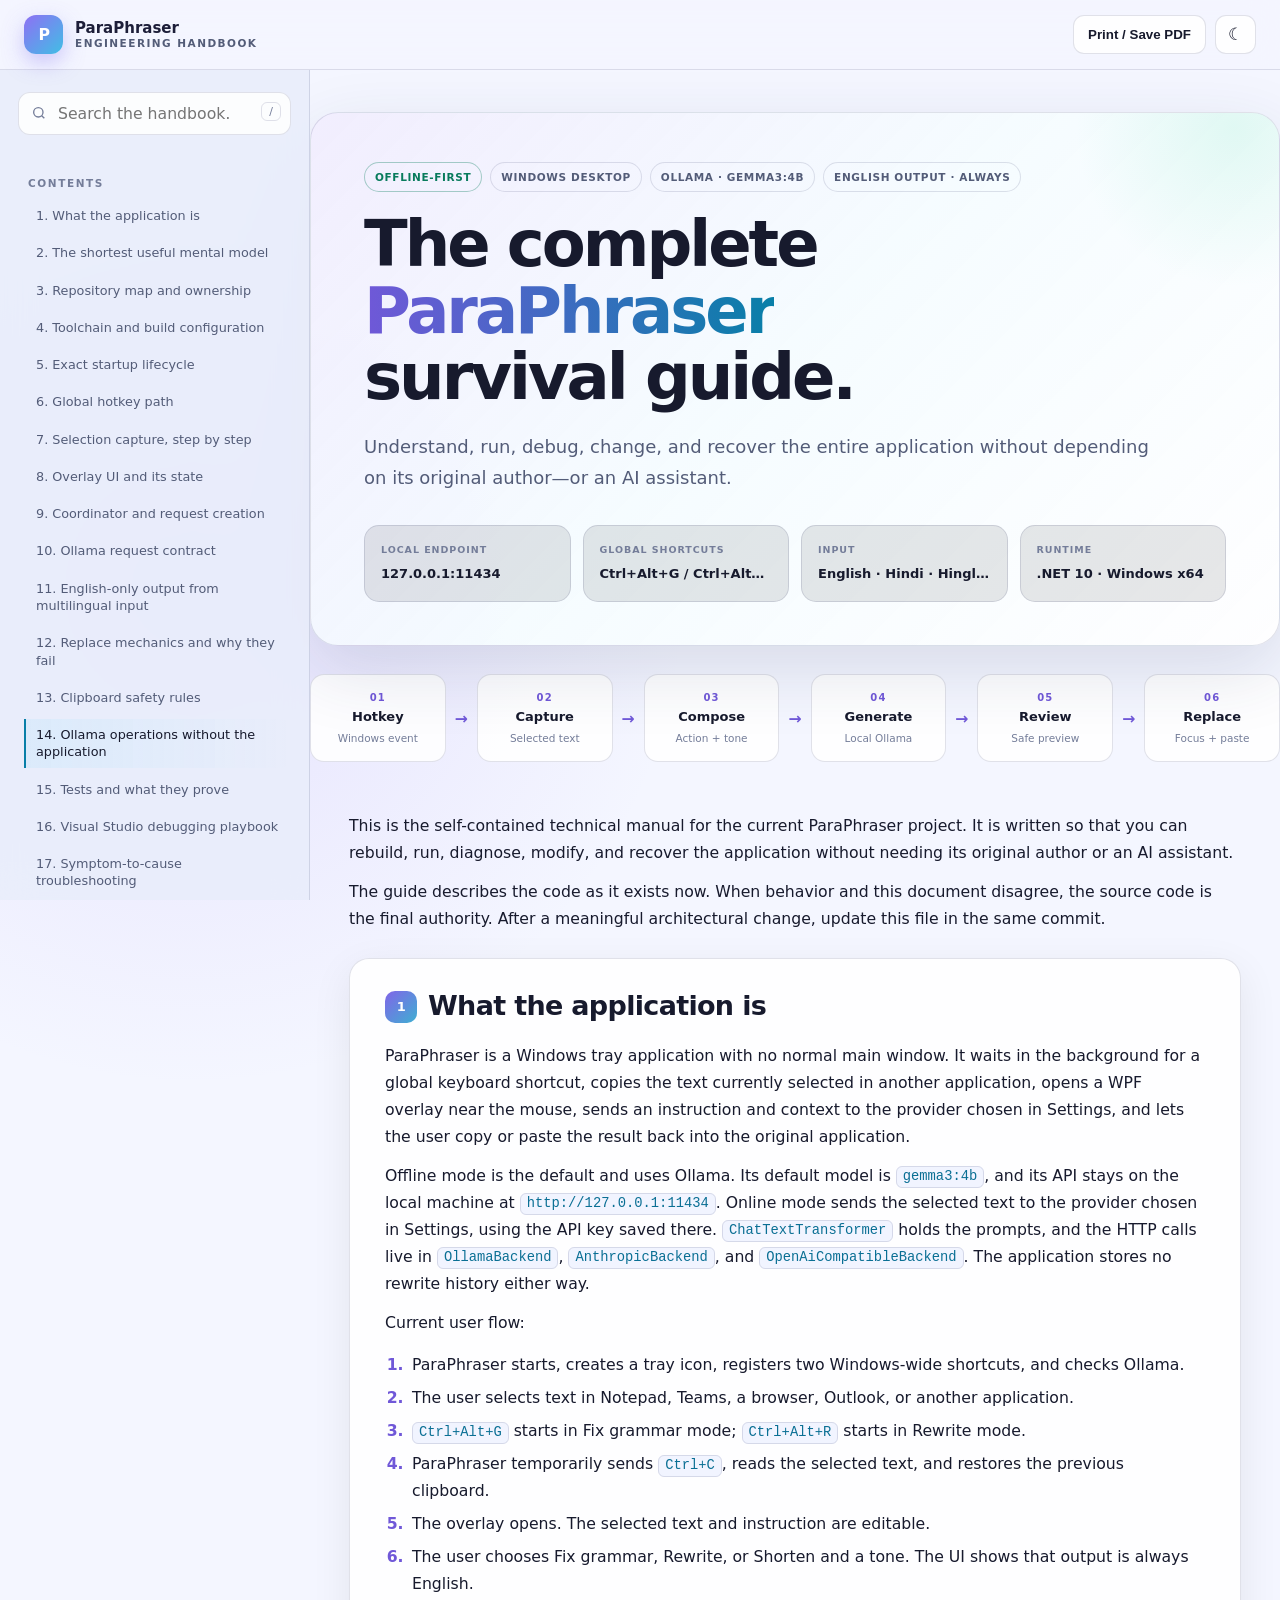
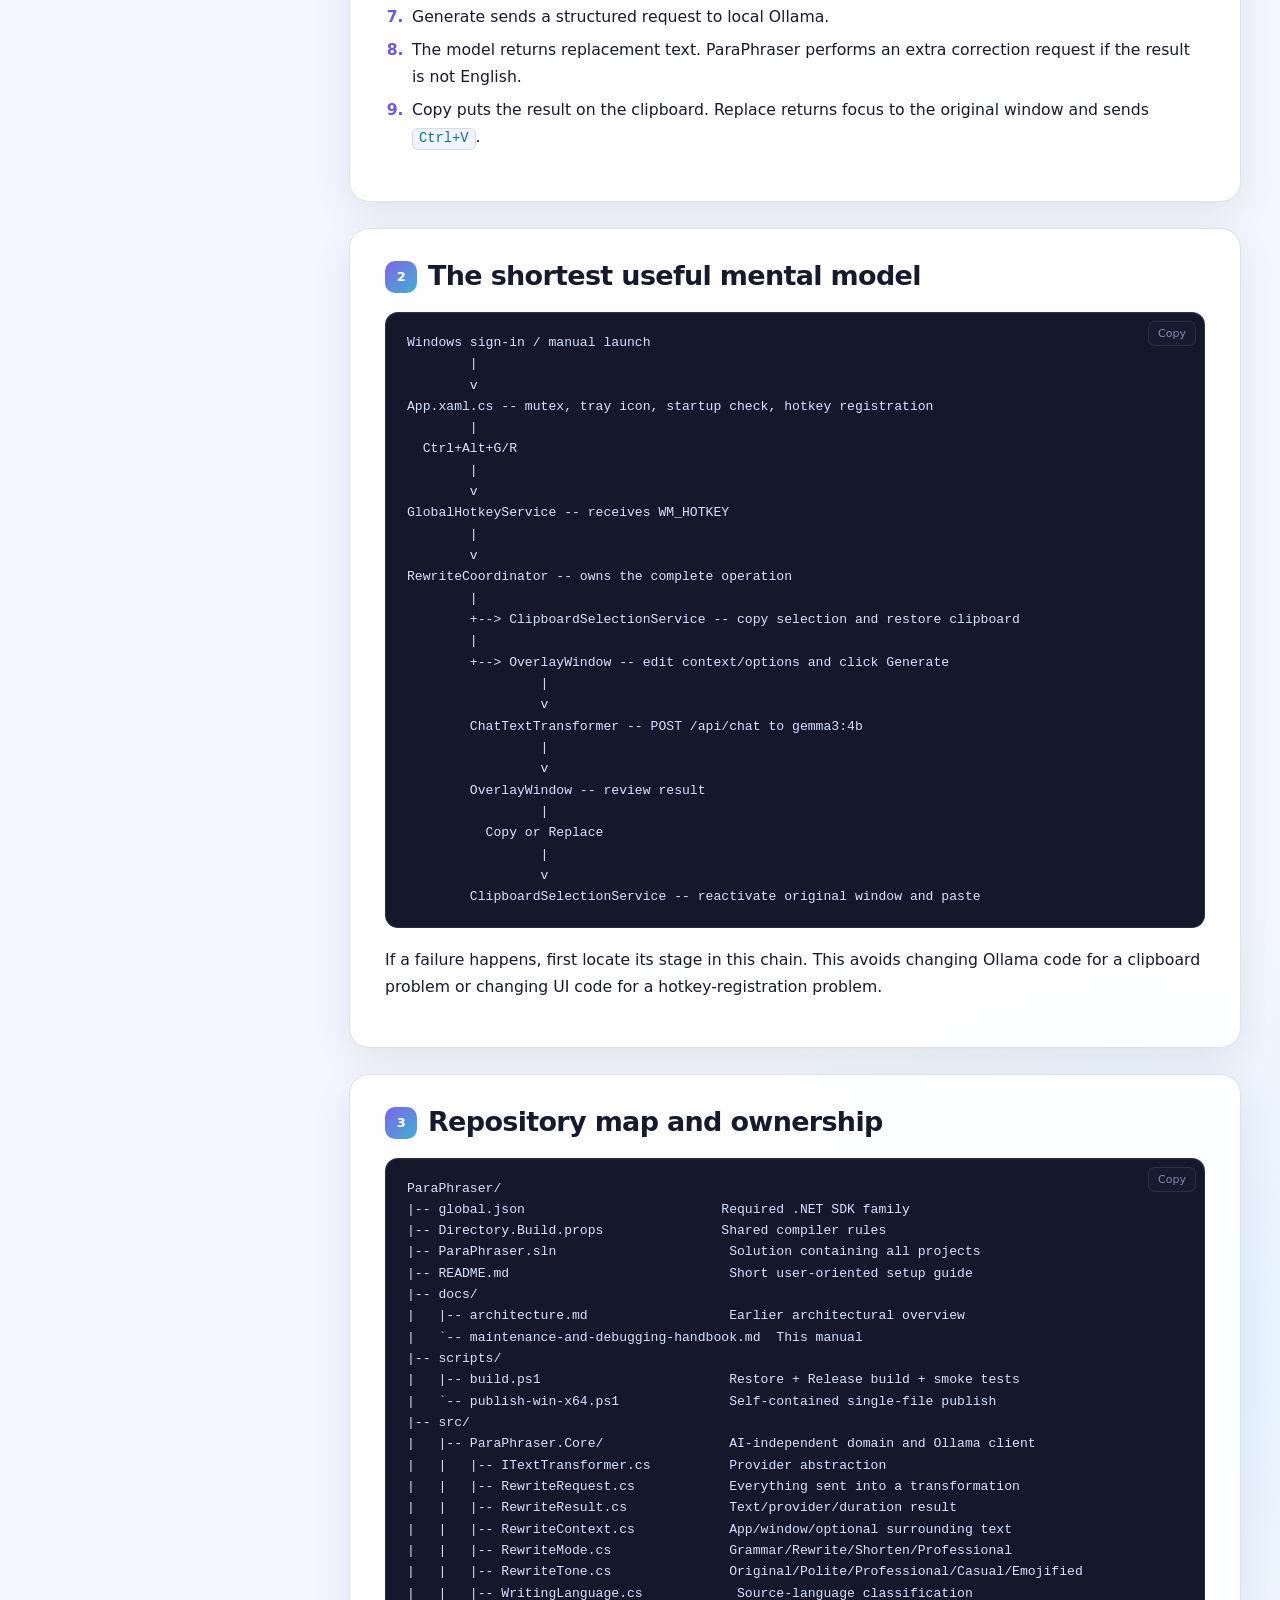
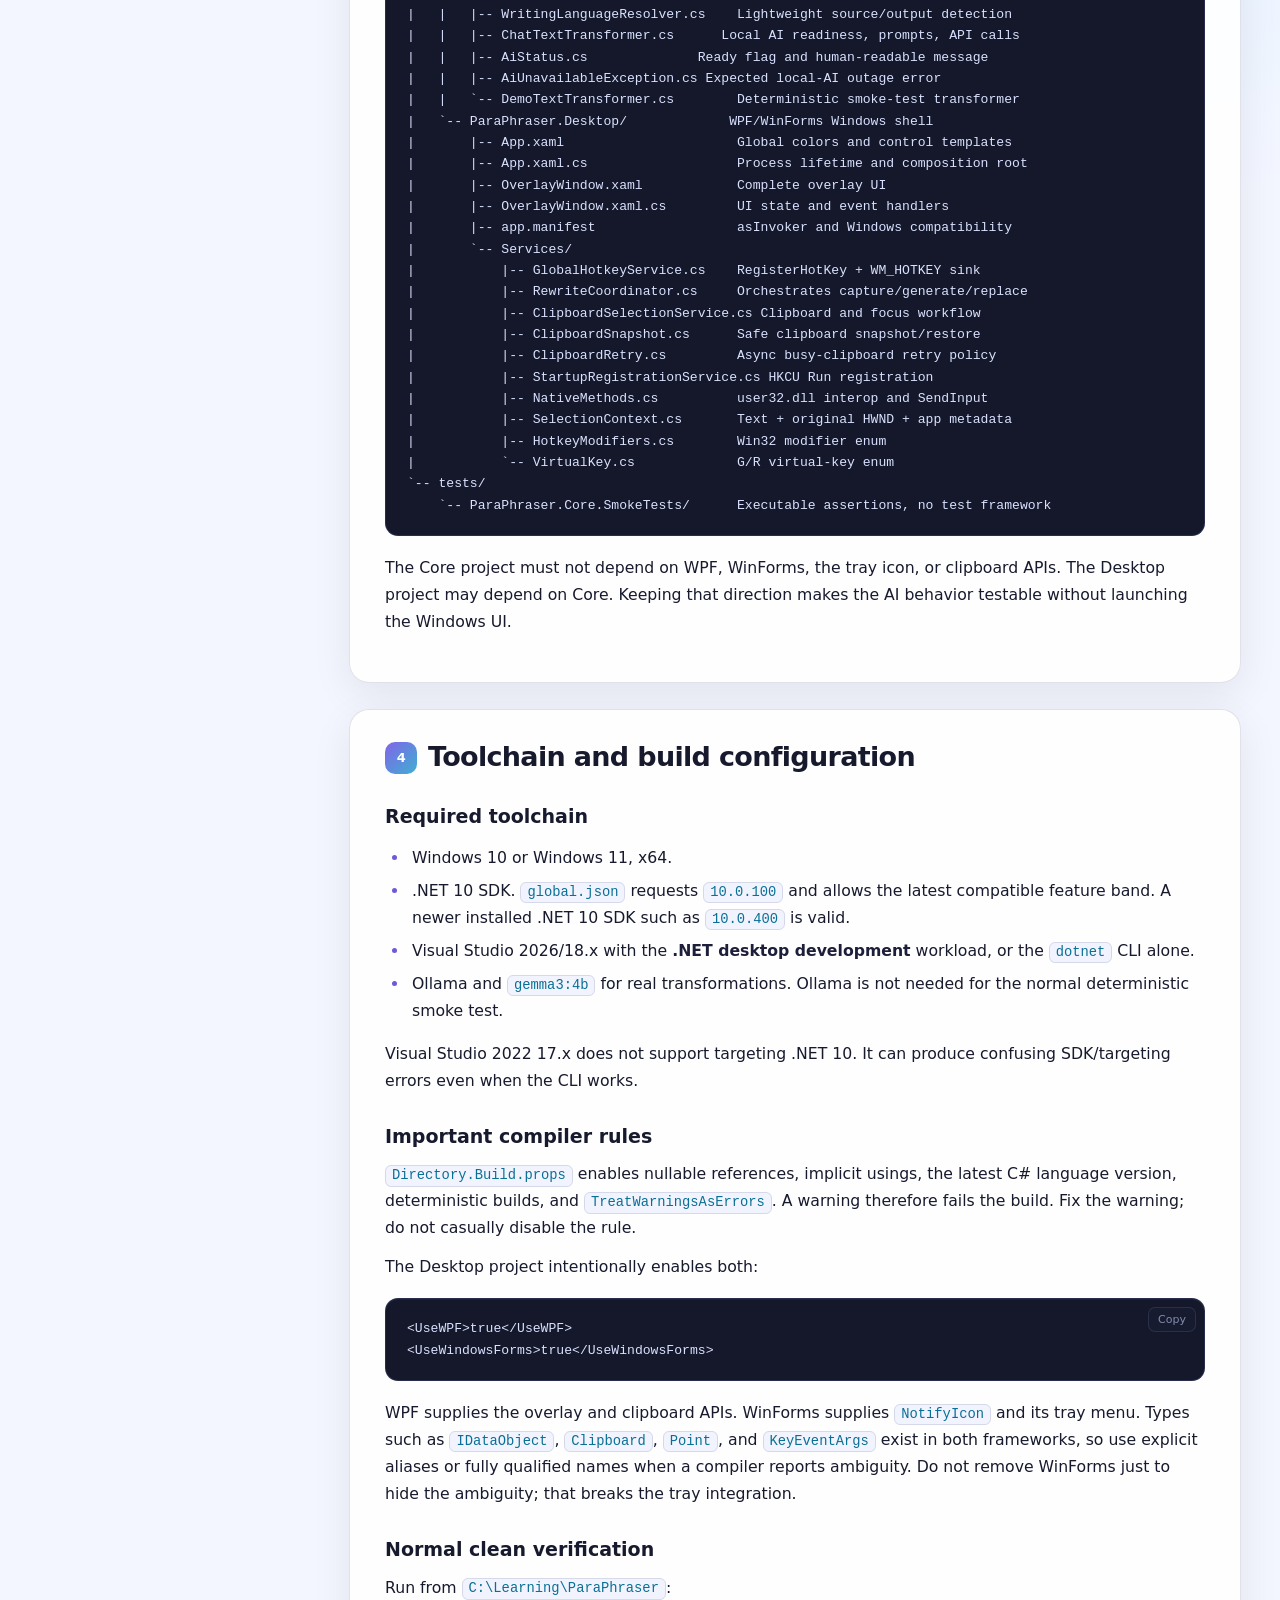
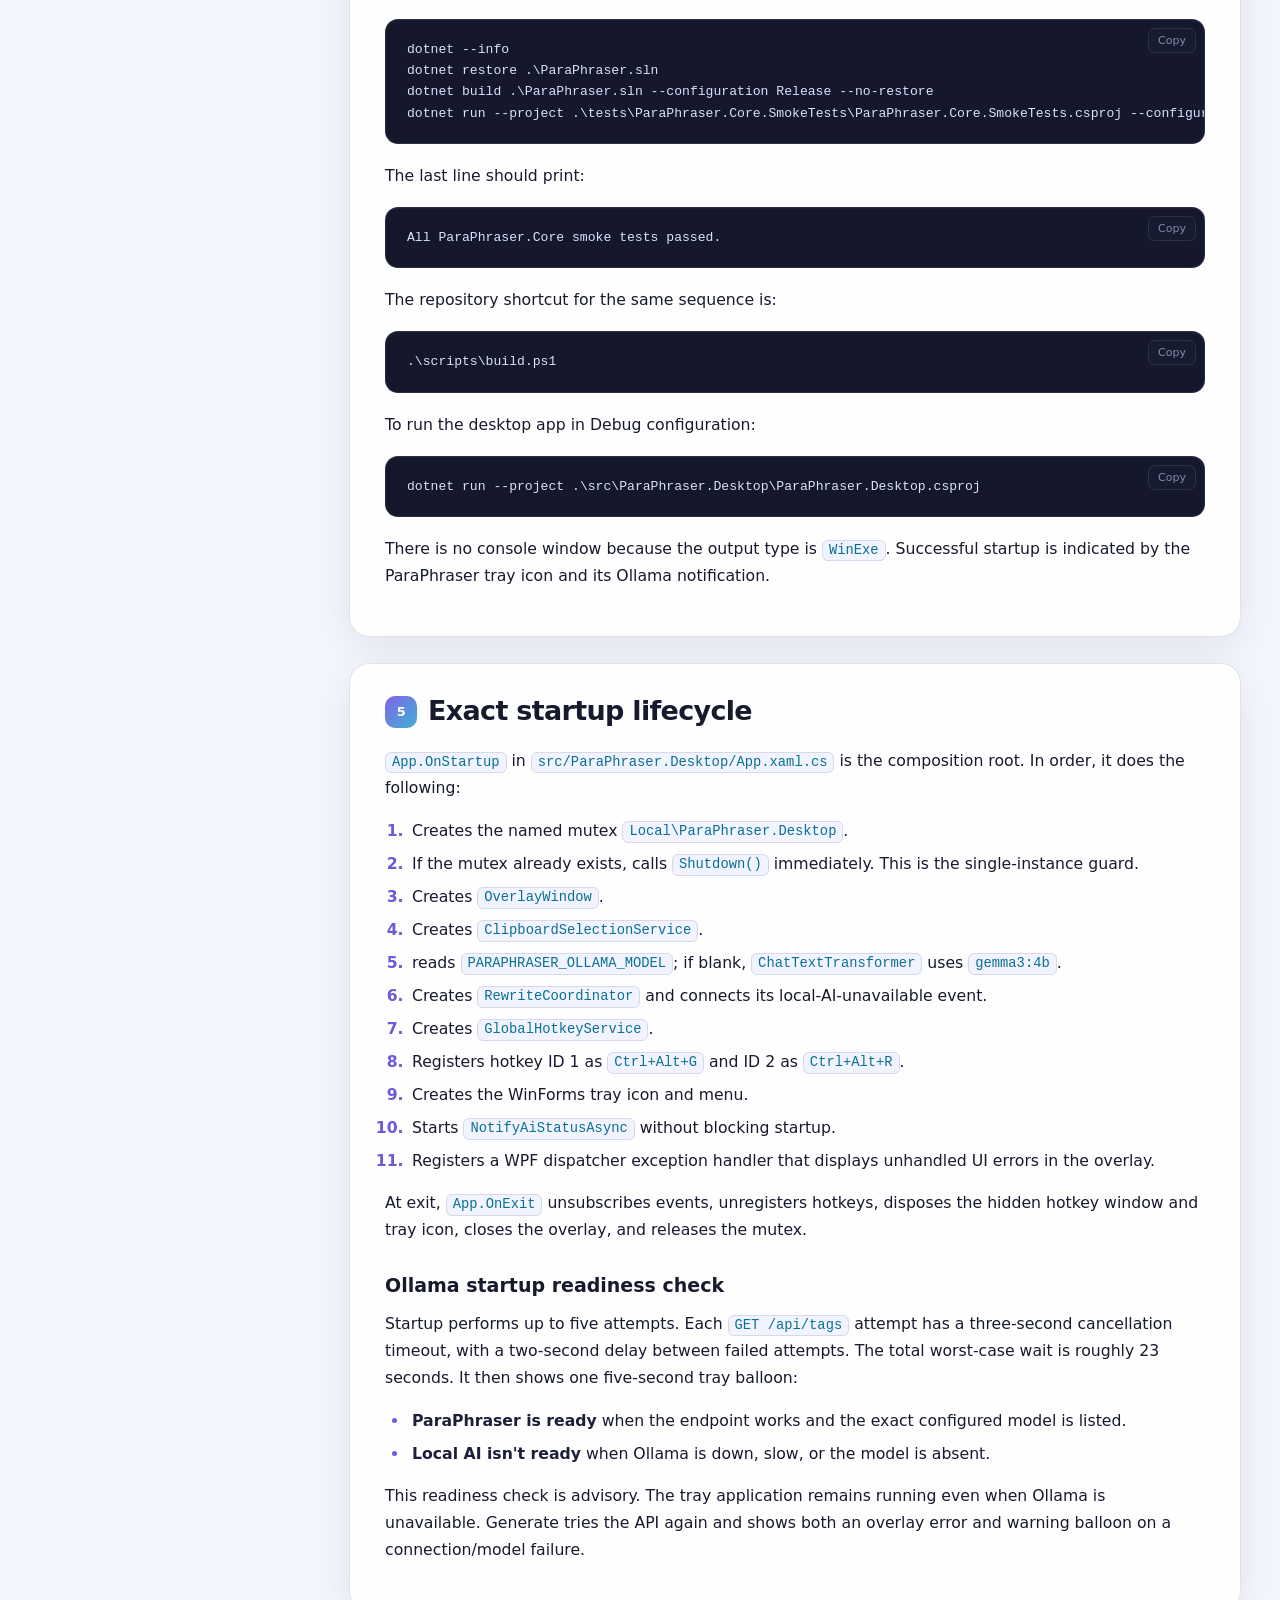
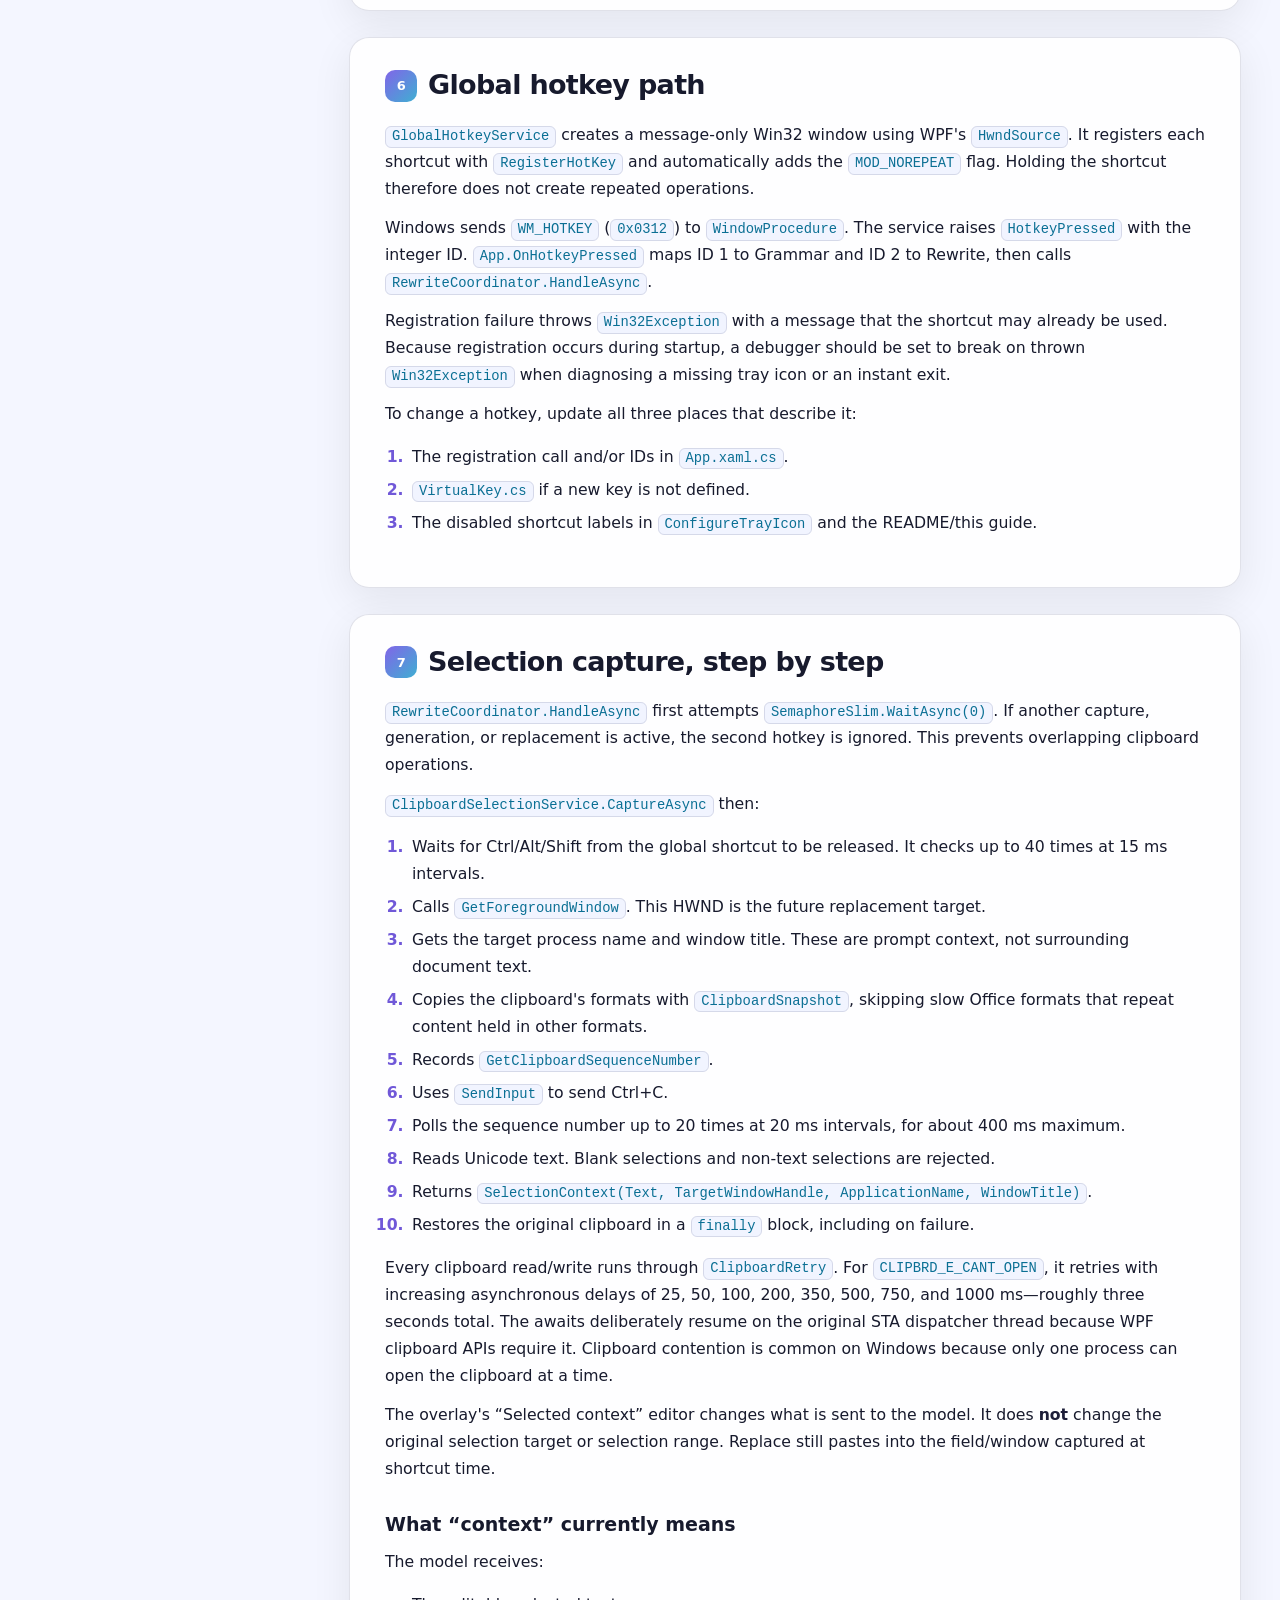
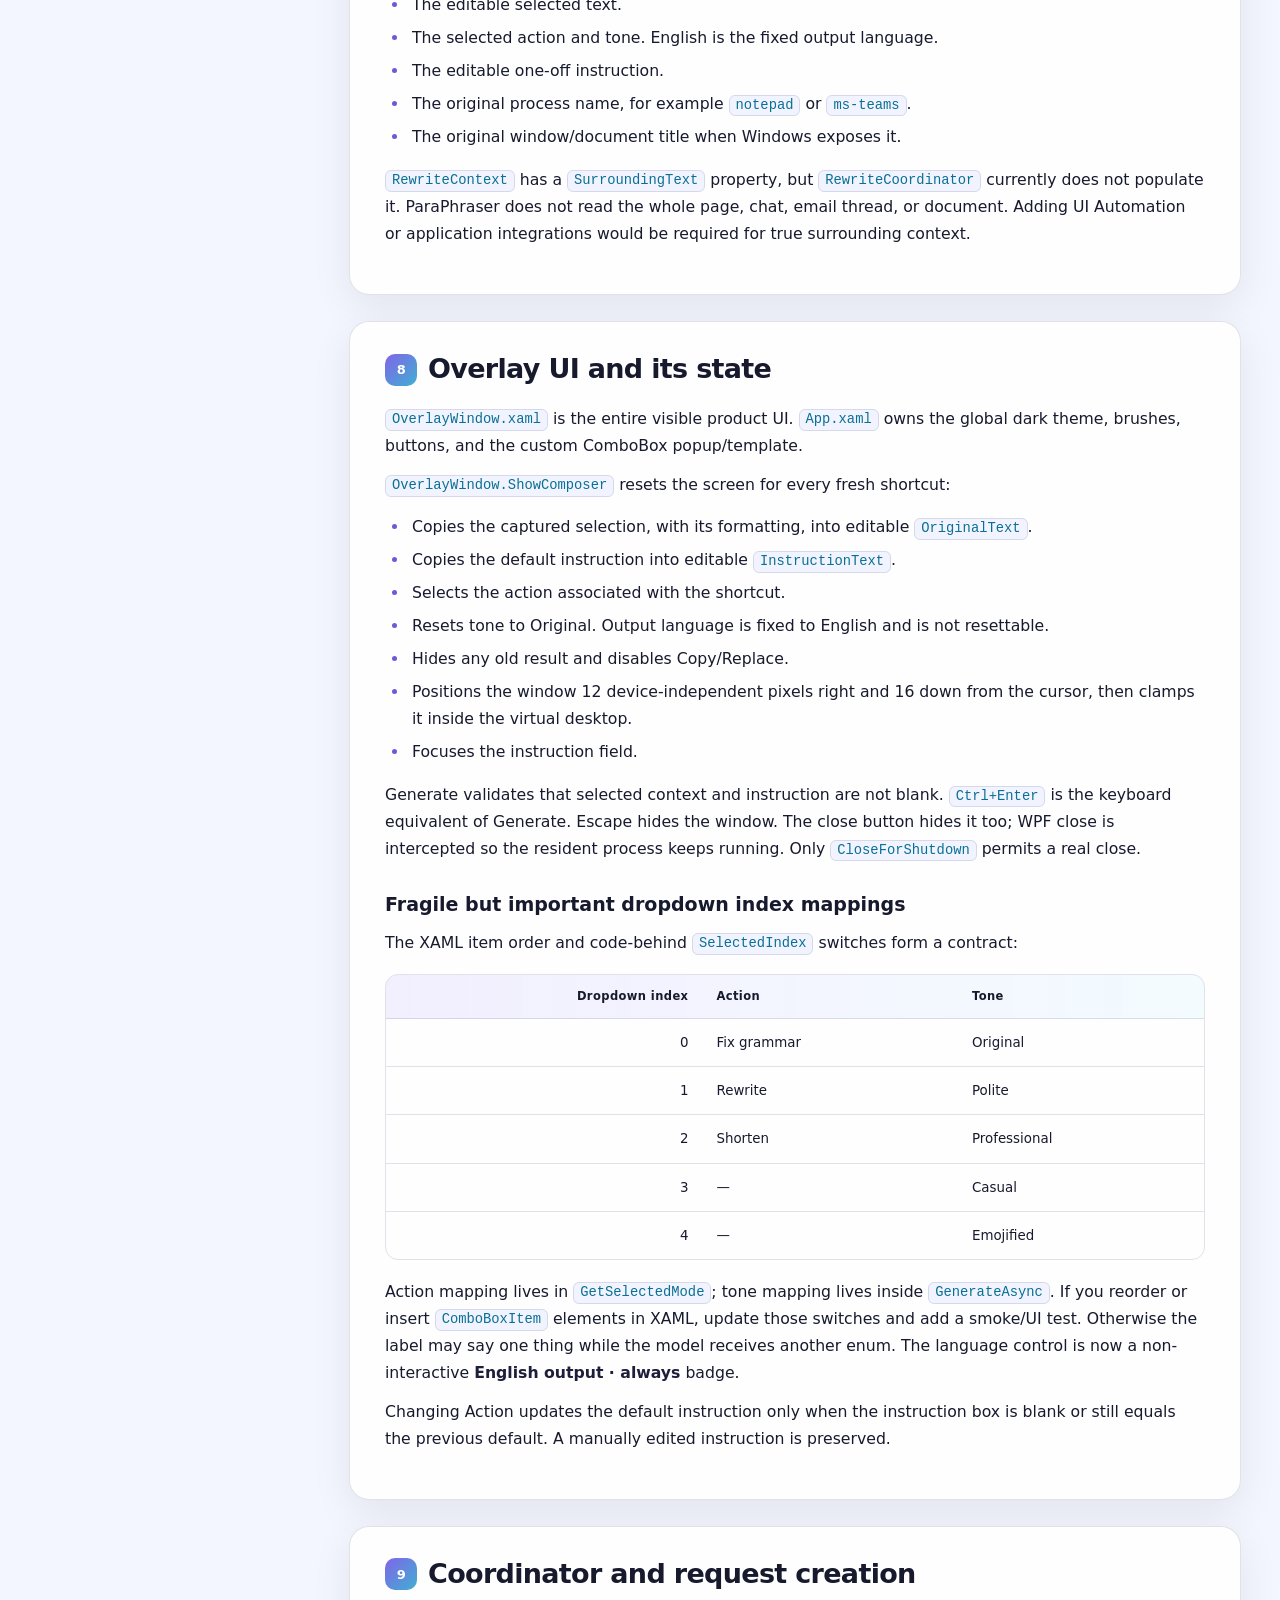
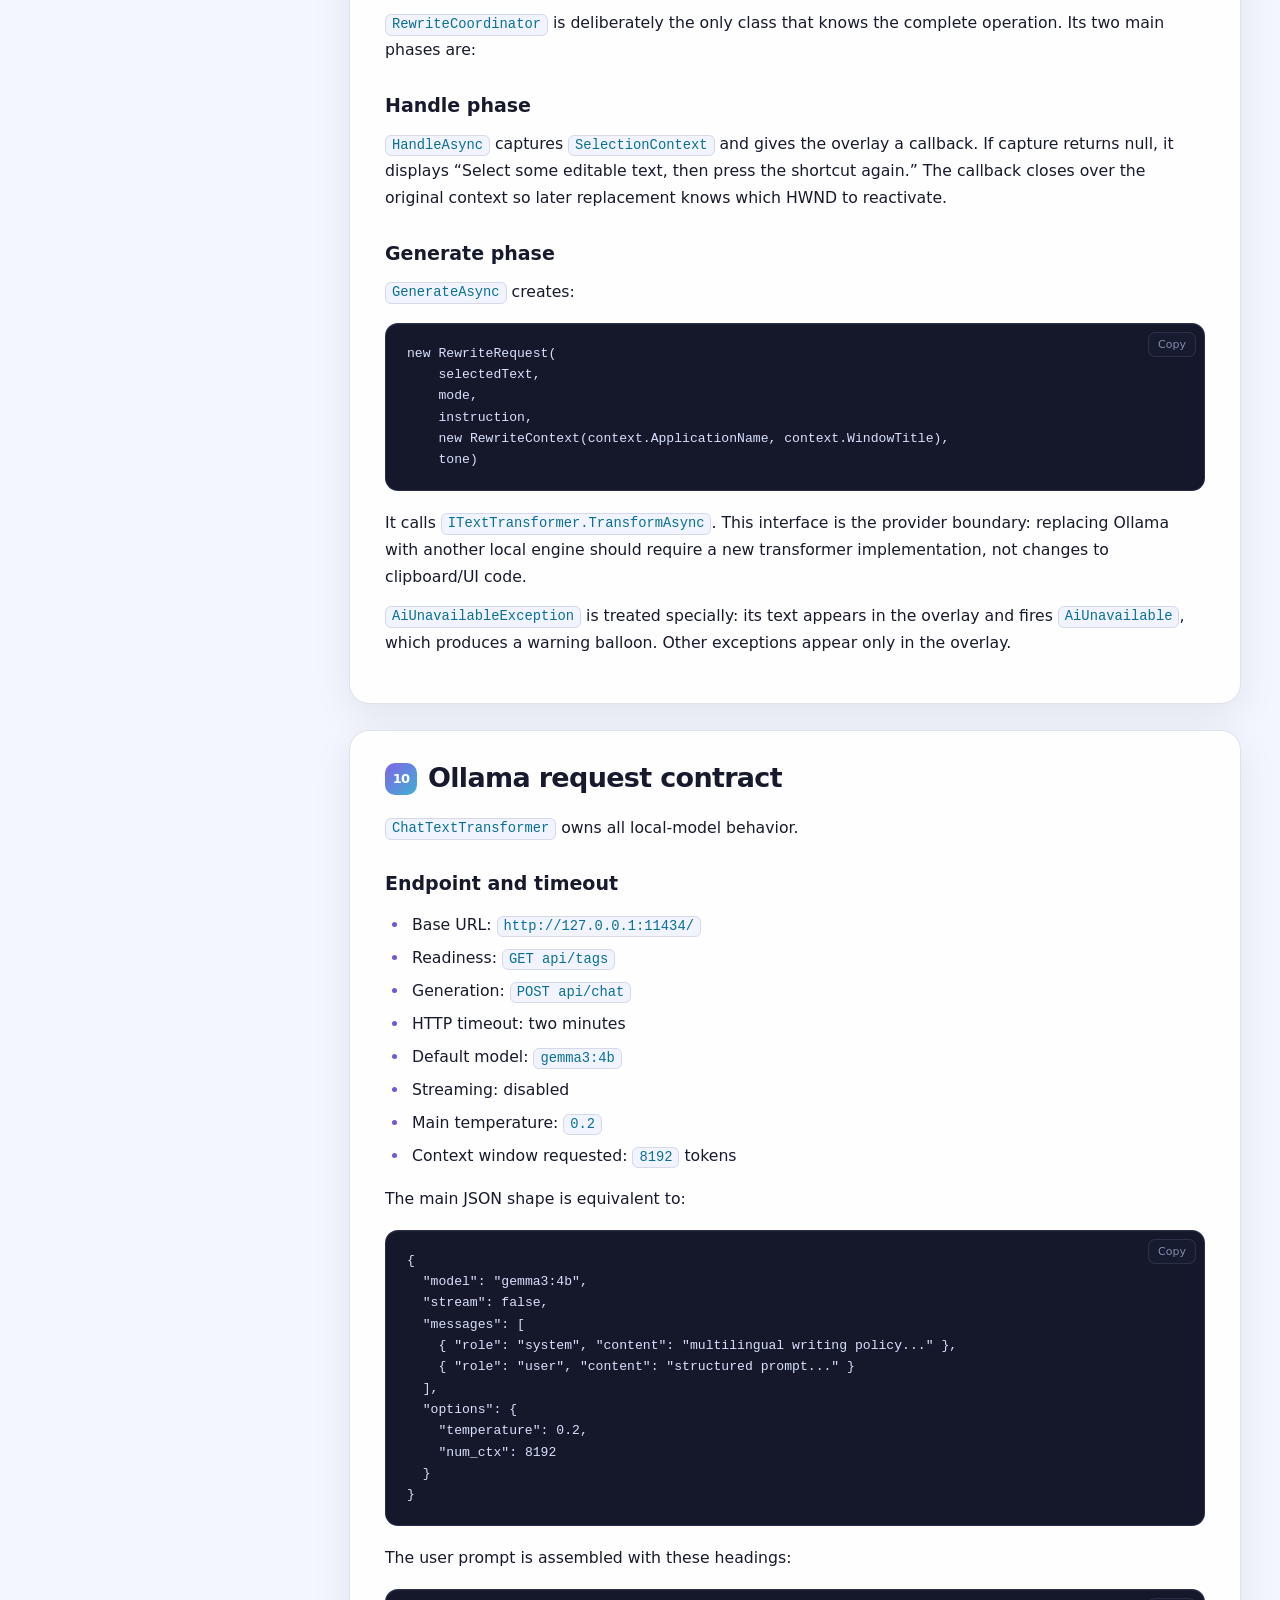
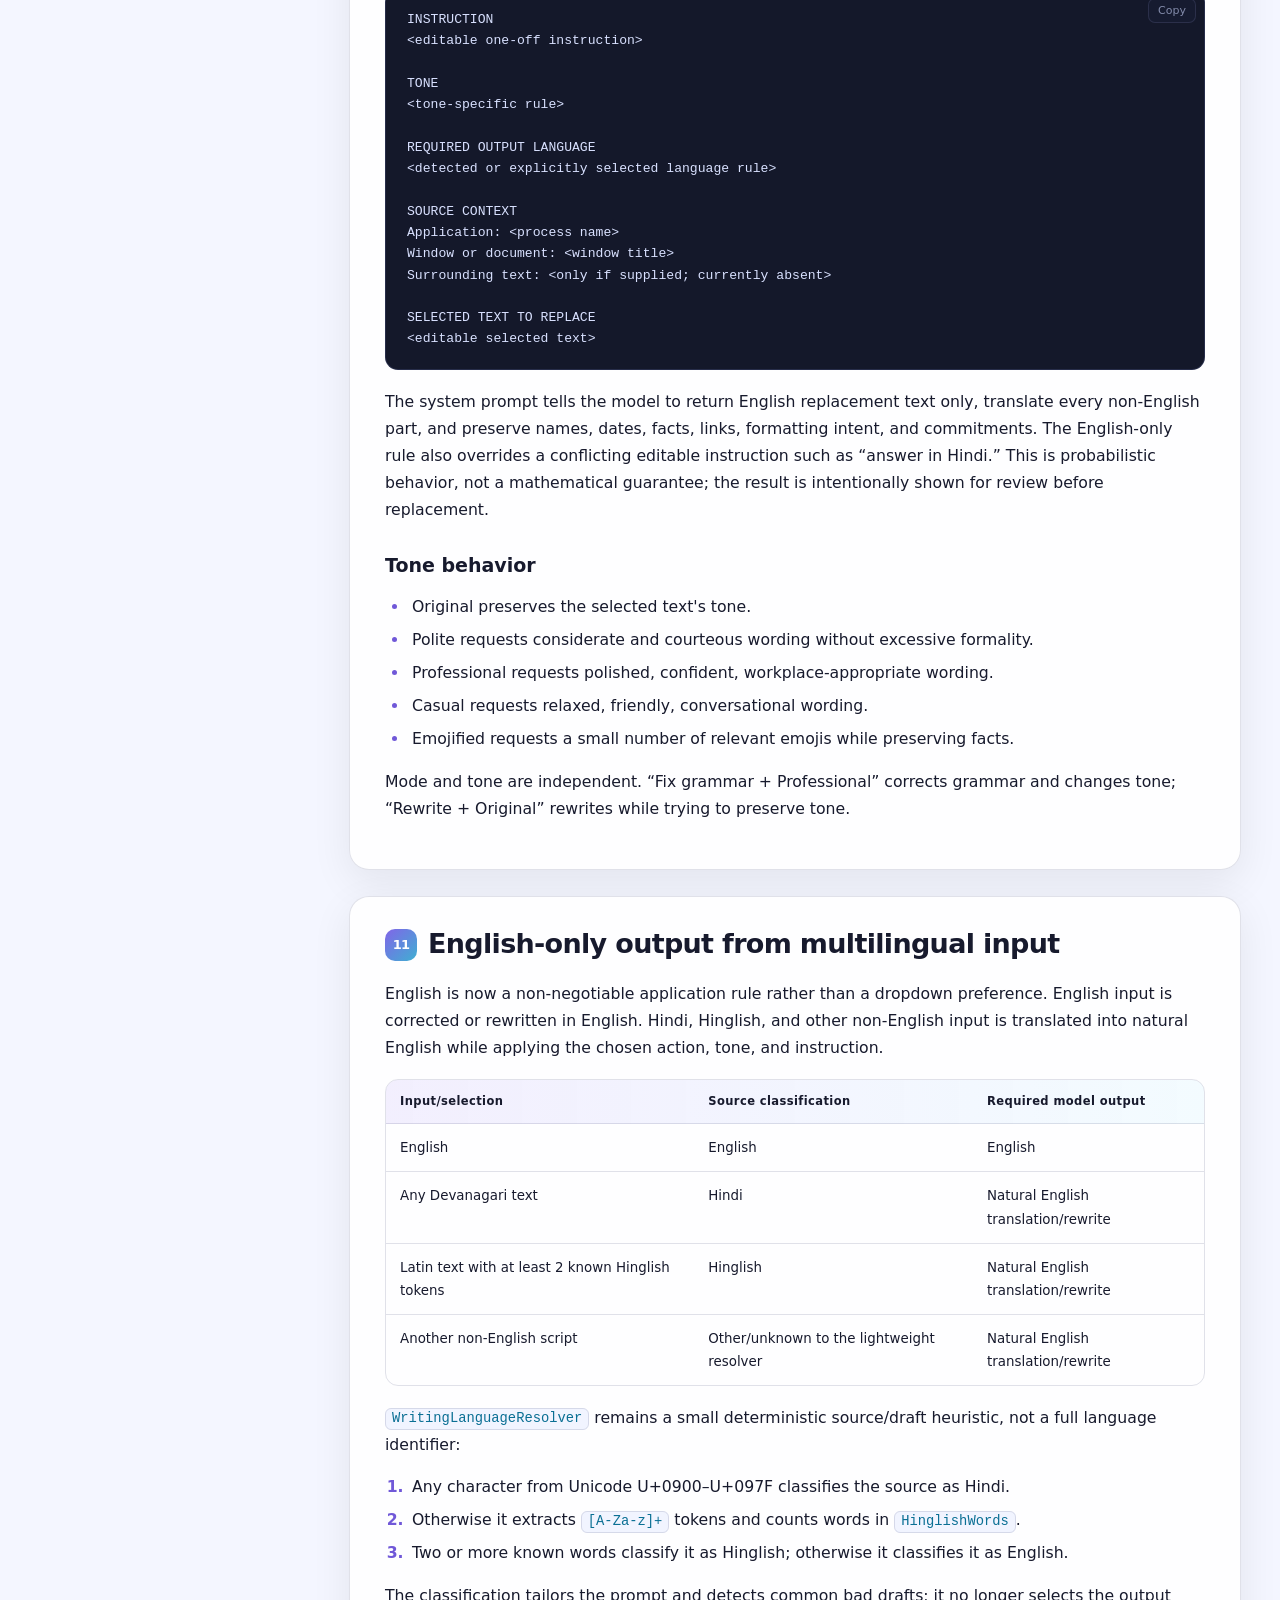
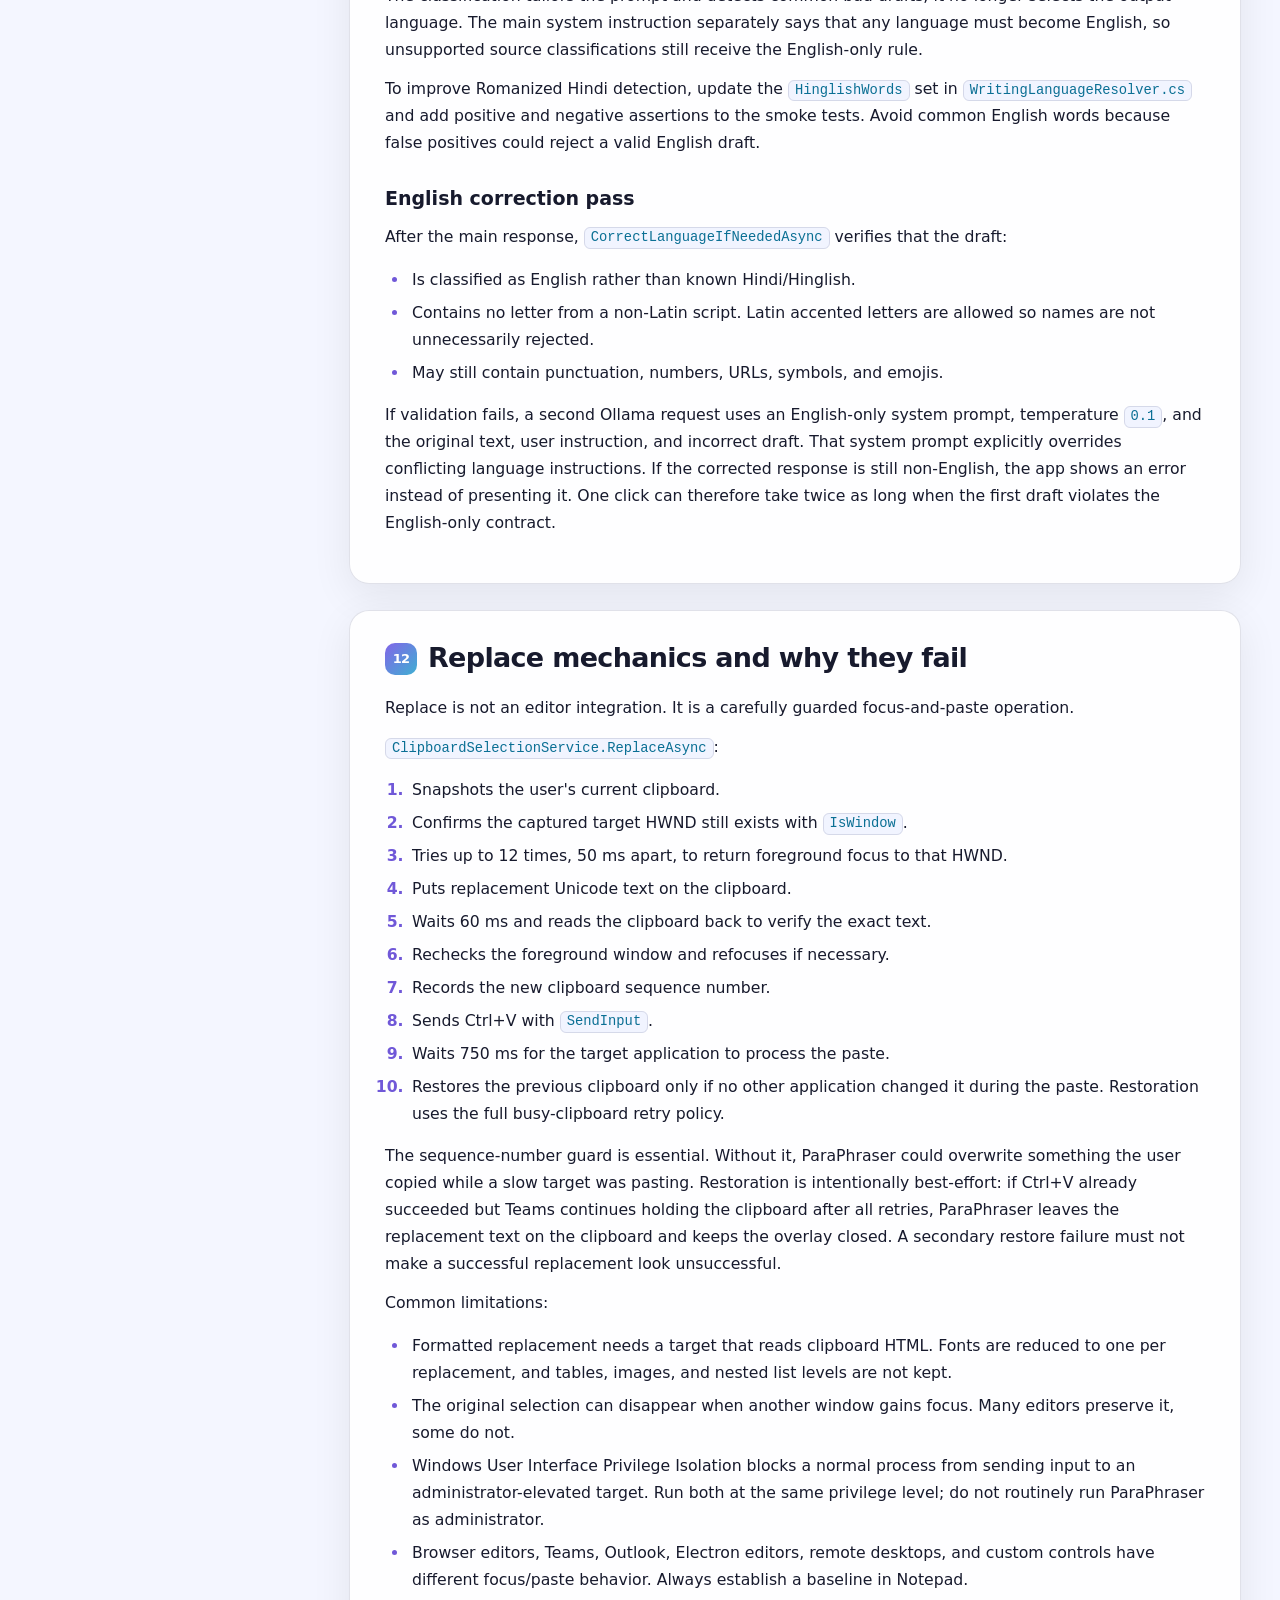
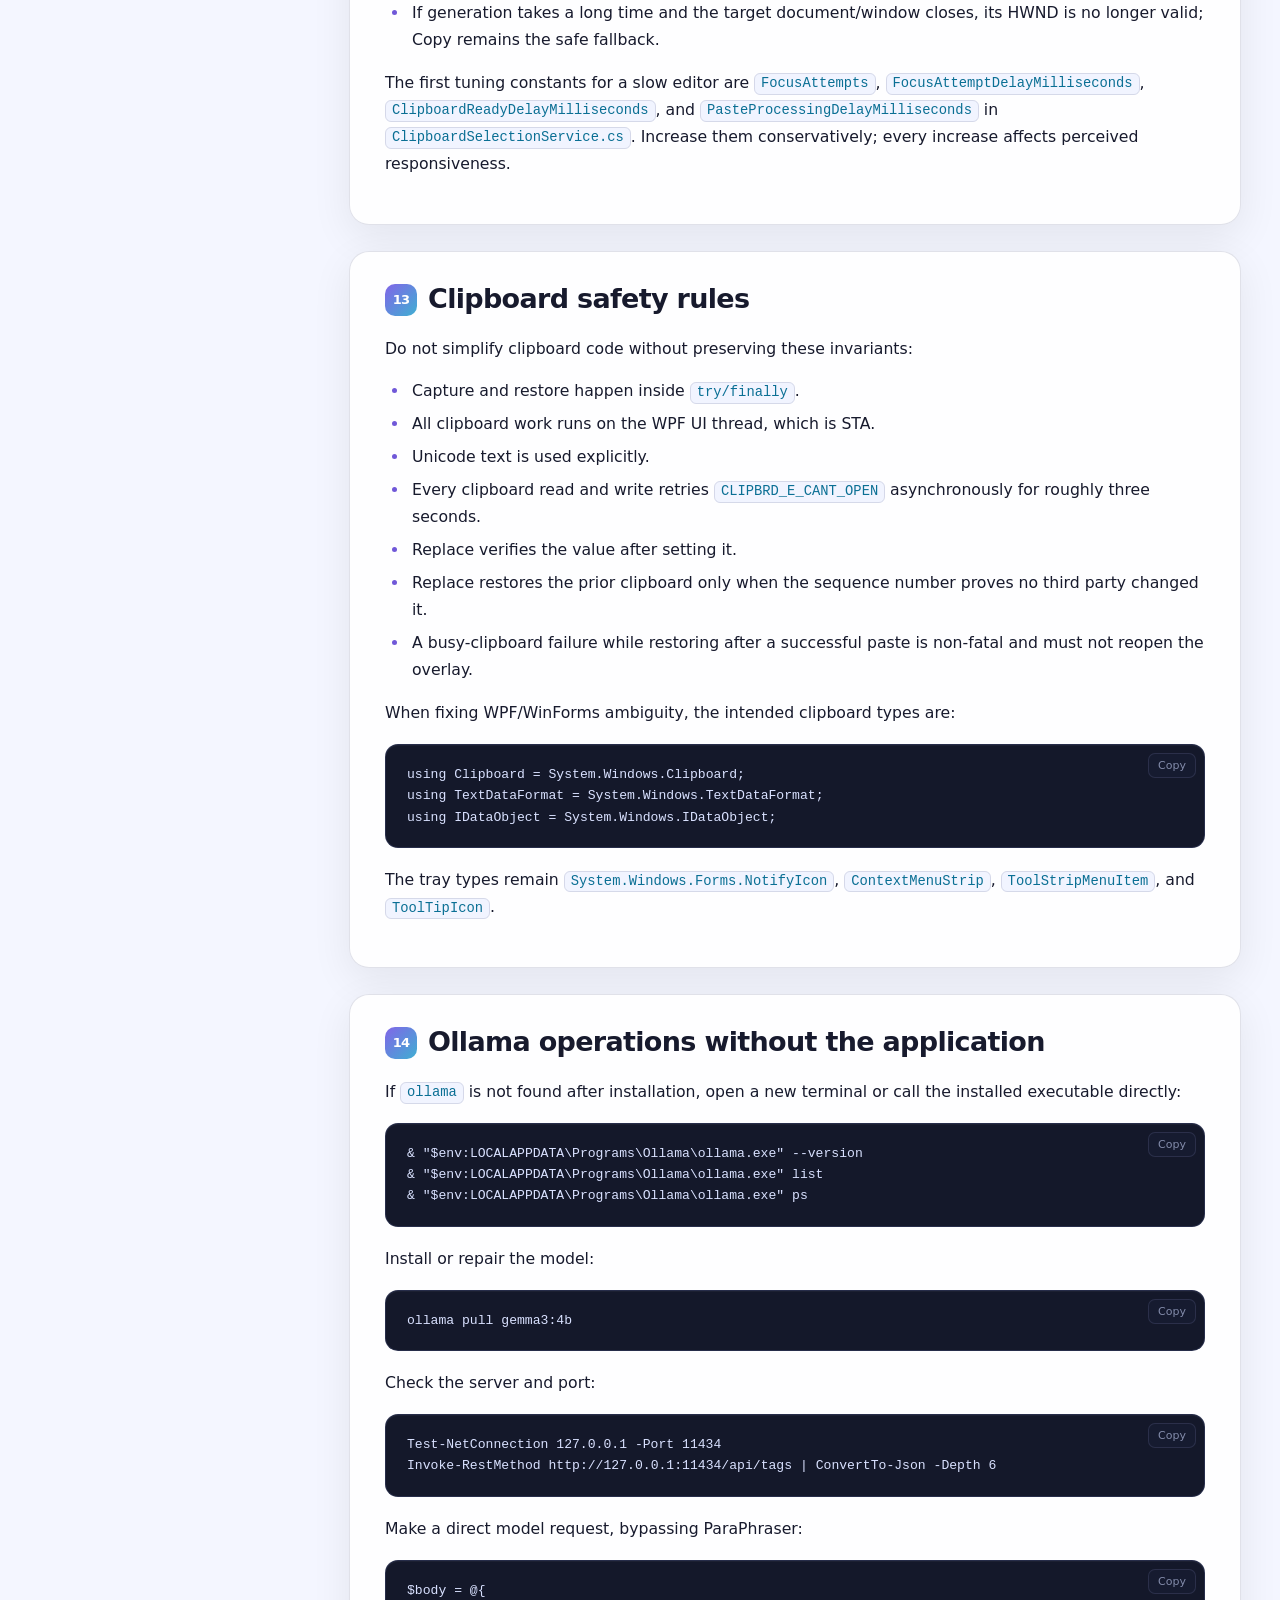
==== commit 9dea58f0: "Add rich text, Format mode, and online providers Rich text - Keep bold, italic, underline, color, hi" ====
--- a/docs/maintenance-and-debugging-handbook.html
+++ b/docs/maintenance-and-debugging-handbook.html
@@ -398,13 +398,17 @@
 <p>ParaPhraser is a Windows tray application with no normal main window.
 It waits in the background for a global keyboard shortcut, copies the
 text currently selected in another application, opens a WPF overlay near
-the mouse, sends an instruction and context to a local Ollama model, and
-lets the user copy or paste the result back into the original
-application.</p>
-<p>The default local model is <code>gemma3:4b</code>. The API stays on
-the local machine at <code>http://127.0.0.1:11434</code>; the
-application contains no cloud AI client and stores no rewrite
-history.</p>
+the mouse, sends an instruction and context to the provider chosen in
+Settings, and lets the user copy or paste the result back into the
+original application.</p>
+<p>Offline mode is the default and uses Ollama. Its default model is
+<code>gemma3:4b</code>, and its API stays on the local machine at
+<code>http://127.0.0.1:11434</code>. Online mode sends the selected text
+to the provider chosen in Settings, using the API key saved there.
+<code>ChatTextTransformer</code> holds the prompts, and the HTTP calls
+live in <code>OllamaBackend</code>, <code>AnthropicBackend</code>, and
+<code>OpenAiCompatibleBackend</code>. The application stores no rewrite
+history either way.</p>
 <p>Current user flow:</p>
 <ol type="1">
 <li>ParaPhraser starts, creates a tray icon, registers two Windows-wide
@@ -446,7 +450,7 @@
         +--&gt; OverlayWindow -- edit context/options and click Generate
                  |
                  v
-        OllamaTextTransformer -- POST /api/chat to gemma3:4b
+        ChatTextTransformer -- POST /api/chat to gemma3:4b
                  |
                  v
         OverlayWindow -- review result
@@ -482,9 +486,9 @@
 |   |   |-- RewriteTone.cs               Original/Polite/Professional/Casual/Emojified
 |   |   |-- WritingLanguage.cs            Source-language classification
 |   |   |-- WritingLanguageResolver.cs    Lightweight source/output detection
-|   |   |-- OllamaTextTransformer.cs      Local AI readiness, prompts, API calls
-|   |   |-- LocalAiStatus.cs              Ready flag and human-readable message
-|   |   |-- LocalAiUnavailableException.cs Expected local-AI outage error
+|   |   |-- ChatTextTransformer.cs      Local AI readiness, prompts, API calls
+|   |   |-- AiStatus.cs              Ready flag and human-readable message
+|   |   |-- AiUnavailableException.cs Expected local-AI outage error
 |   |   `-- DemoTextTransformer.cs        Deterministic smoke-test transformer
 |   `-- ParaPhraser.Desktop/             WPF/WinForms Windows shell
 |       |-- App.xaml                      Global colors and control templates
@@ -575,14 +579,14 @@
 <li>Creates <code>OverlayWindow</code>.</li>
 <li>Creates <code>ClipboardSelectionService</code>.</li>
 <li>reads <code>PARAPHRASER_OLLAMA_MODEL</code>; if blank,
-<code>OllamaTextTransformer</code> uses <code>gemma3:4b</code>.</li>
+<code>ChatTextTransformer</code> uses <code>gemma3:4b</code>.</li>
 <li>Creates <code>RewriteCoordinator</code> and connects its
 local-AI-unavailable event.</li>
 <li>Creates <code>GlobalHotkeyService</code>.</li>
 <li>Registers hotkey ID 1 as <code>Ctrl+Alt+G</code> and ID 2 as
 <code>Ctrl+Alt+R</code>.</li>
 <li>Creates the WinForms tray icon and menu.</li>
-<li>Starts <code>NotifyOllamaStatusAsync</code> without blocking
+<li>Starts <code>NotifyAiStatusAsync</code> without blocking
 startup.</li>
 <li>Registers a WPF dispatcher exception handler that displays unhandled
 UI errors in the overlay.</li>
@@ -647,8 +651,9 @@
 replacement target.</li>
 <li>Gets the target process name and window title. These are prompt
 context, not surrounding document text.</li>
-<li>Captures every available clipboard format with
-<code>ClipboardSnapshot</code>.</li>
+<li>Copies the clipboard's formats with
+<code>ClipboardSnapshot</code>, skipping slow Office formats that repeat
+content held in other formats.</li>
 <li>Records <code>GetClipboardSequenceNumber</code>.</li>
 <li>Uses <code>SendInput</code> to send Ctrl+C.</li>
 <li>Polls the sequence number up to 20 times at 20 ms intervals, for
@@ -698,7 +703,7 @@
 <p><code>OverlayWindow.ShowComposer</code> resets the screen for every
 fresh shortcut:</p>
 <ul>
-<li>Copies the captured selection into editable
+<li>Copies the captured selection, with its formatting, into editable
 <code>OriginalText</code>.</li>
 <li>Copies the default instruction into editable
 <code>InstructionText</code>.</li>
@@ -791,15 +796,15 @@
 is the provider boundary: replacing Ollama with another local engine
 should require a new transformer implementation, not changes to
 clipboard/UI code.</p>
-<p><code>LocalAiUnavailableException</code> is treated specially: its
-text appears in the overlay and fires <code>LocalAiUnavailable</code>,
+<p><code>AiUnavailableException</code> is treated specially: its
+text appears in the overlay and fires <code>AiUnavailable</code>,
 which produces a warning balloon. Other exceptions appear only in the
 overlay.</p>
 </section>
 </section>
 <section id="10-ollama-request-contract" class="level2">
 <h2>10. Ollama request contract</h2>
-<p><code>OllamaTextTransformer</code> owns all local-model behavior.</p>
+<p><code>ChatTextTransformer</code> owns all local-model behavior.</p>
 <section id="endpoint-and-timeout" class="level3">
 <h3>Endpoint and timeout</h3>
 <ul>
@@ -973,8 +978,9 @@
 unsuccessful.</p>
 <p>Common limitations:</p>
 <ul>
-<li>Replacement is plain Unicode text, so rich formatting can be
-lost.</li>
+<li>Formatted replacement needs a target that reads clipboard HTML.
+Fonts are reduced to one per replacement, and tables, images, and nested
+list levels are not kept.</li>
 <li>The original selection can disappear when another window gains
 focus. Many editors preserve it, some do not.</li>
 <li>Windows User Interface Privilege Isolation blocks a normal process
@@ -1165,7 +1171,7 @@
 </tr>
 <tr>
 <td>Ollama call</td>
-<td><code>OllamaTextTransformer.TransformAsync</code></td>
+<td><code>ChatTextTransformer.TransformAsync</code></td>
 <td><code>_model</code>, payload, response status</td>
 </tr>
 <tr>
@@ -1190,7 +1196,7 @@
 <ul>
 <li><code>System.ComponentModel.Win32Exception</code></li>
 <li><code>System.Runtime.InteropServices.COMException</code></li>
-<li><code>ParaPhraser.Core.LocalAiUnavailableException</code></li>
+<li><code>ParaPhraser.Core.AiUnavailableException</code></li>
 <li><code>System.InvalidOperationException</code></li>
 </ul>
 <p>The application catches several of these to show friendly UI.
@@ -1460,7 +1466,7 @@
 <ol type="1">
 <li>Add a member to <code>RewriteMode</code> if it is truly new.</li>
 <li>Add/update default instructions in <code>RewriteCoordinator</code>
-and <code>OllamaTextTransformer</code>.</li>
+and <code>ChatTextTransformer</code>.</li>
 <li>Add the ComboBox item in <code>OverlayWindow.xaml</code>.</li>
 <li>Update both action index mappings in
 <code>OverlayWindow.xaml.cs</code>.</li>
@@ -1512,7 +1518,7 @@
 <p>Implement <code>ITextTransformer</code>. Keep
 endpoint/prompt/deserialization/provider errors inside that
 implementation. Construct it in <code>App.OnStartup</code>. Preserve
-<code>LocalAiUnavailableException</code> semantics if you want existing
+<code>AiUnavailableException</code> semantics if you want existing
 overlay/tray warnings to work.</p>
 </section>
 </section>
